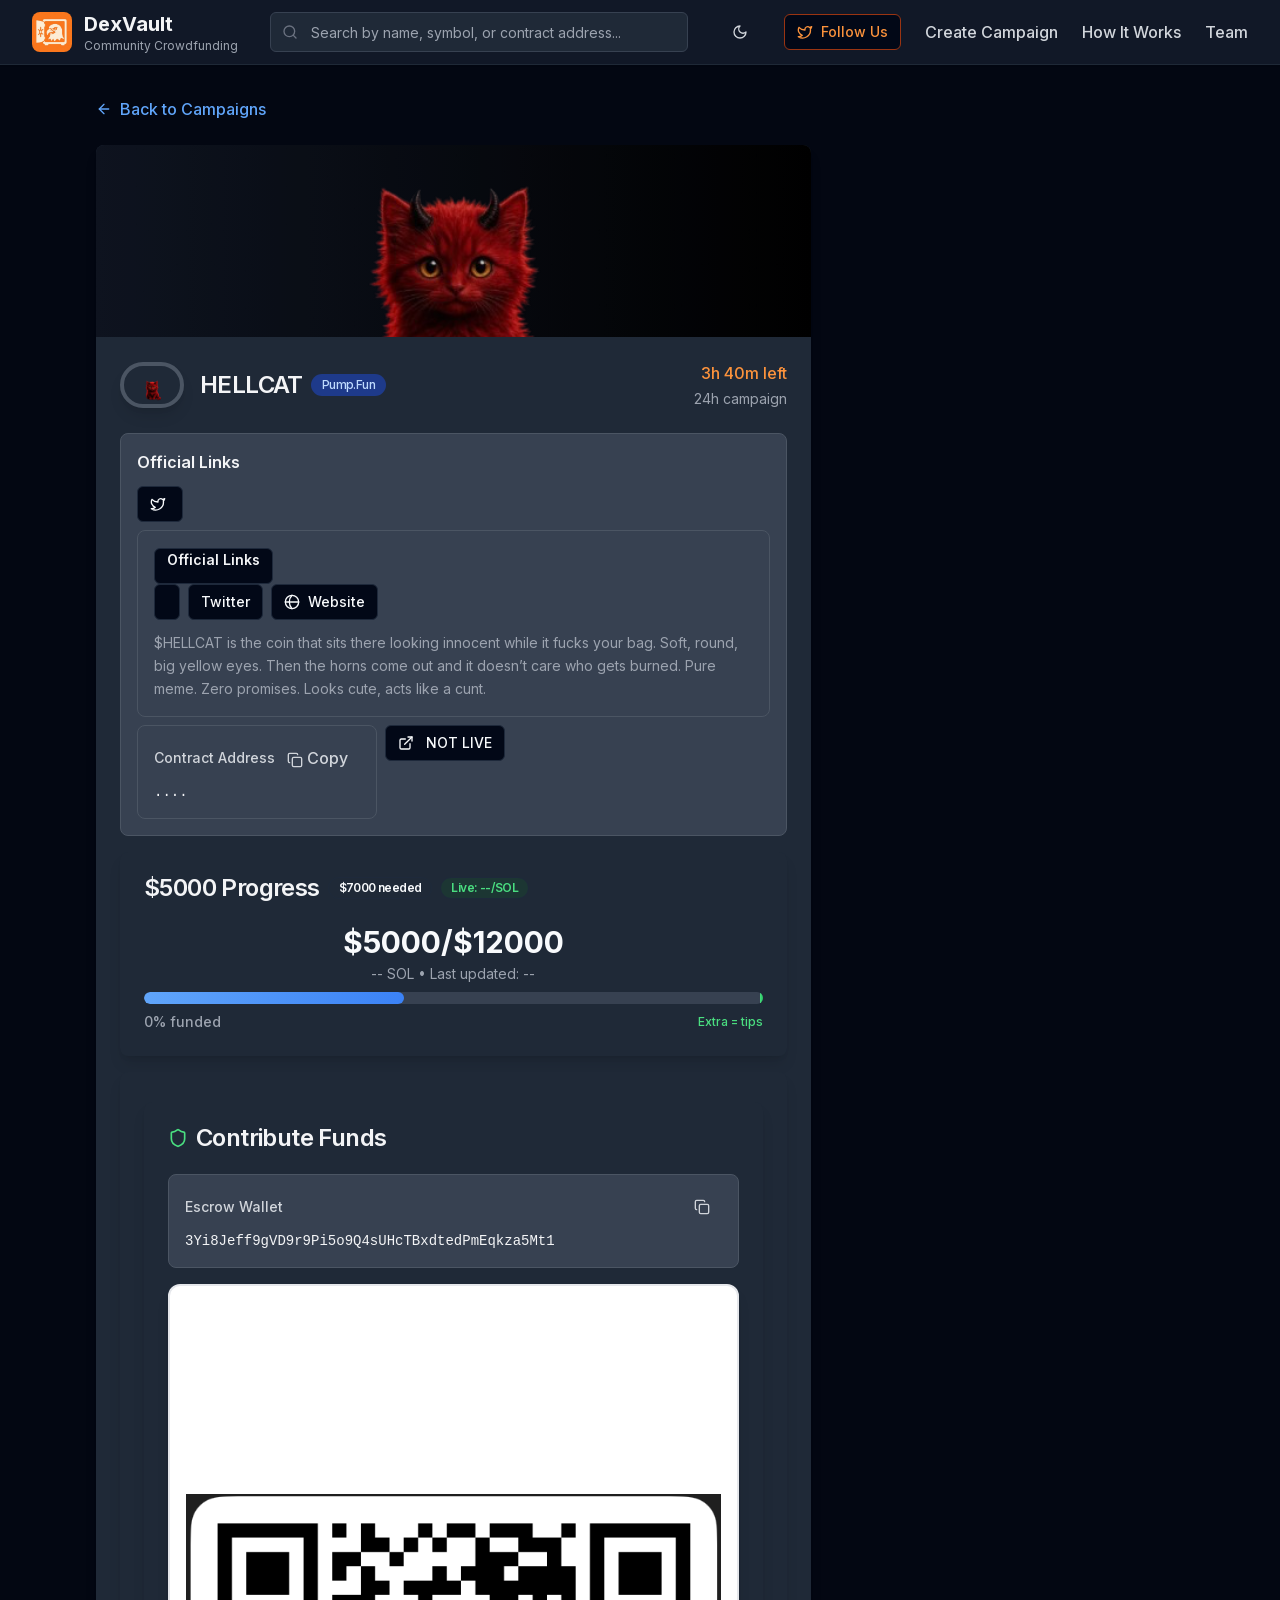
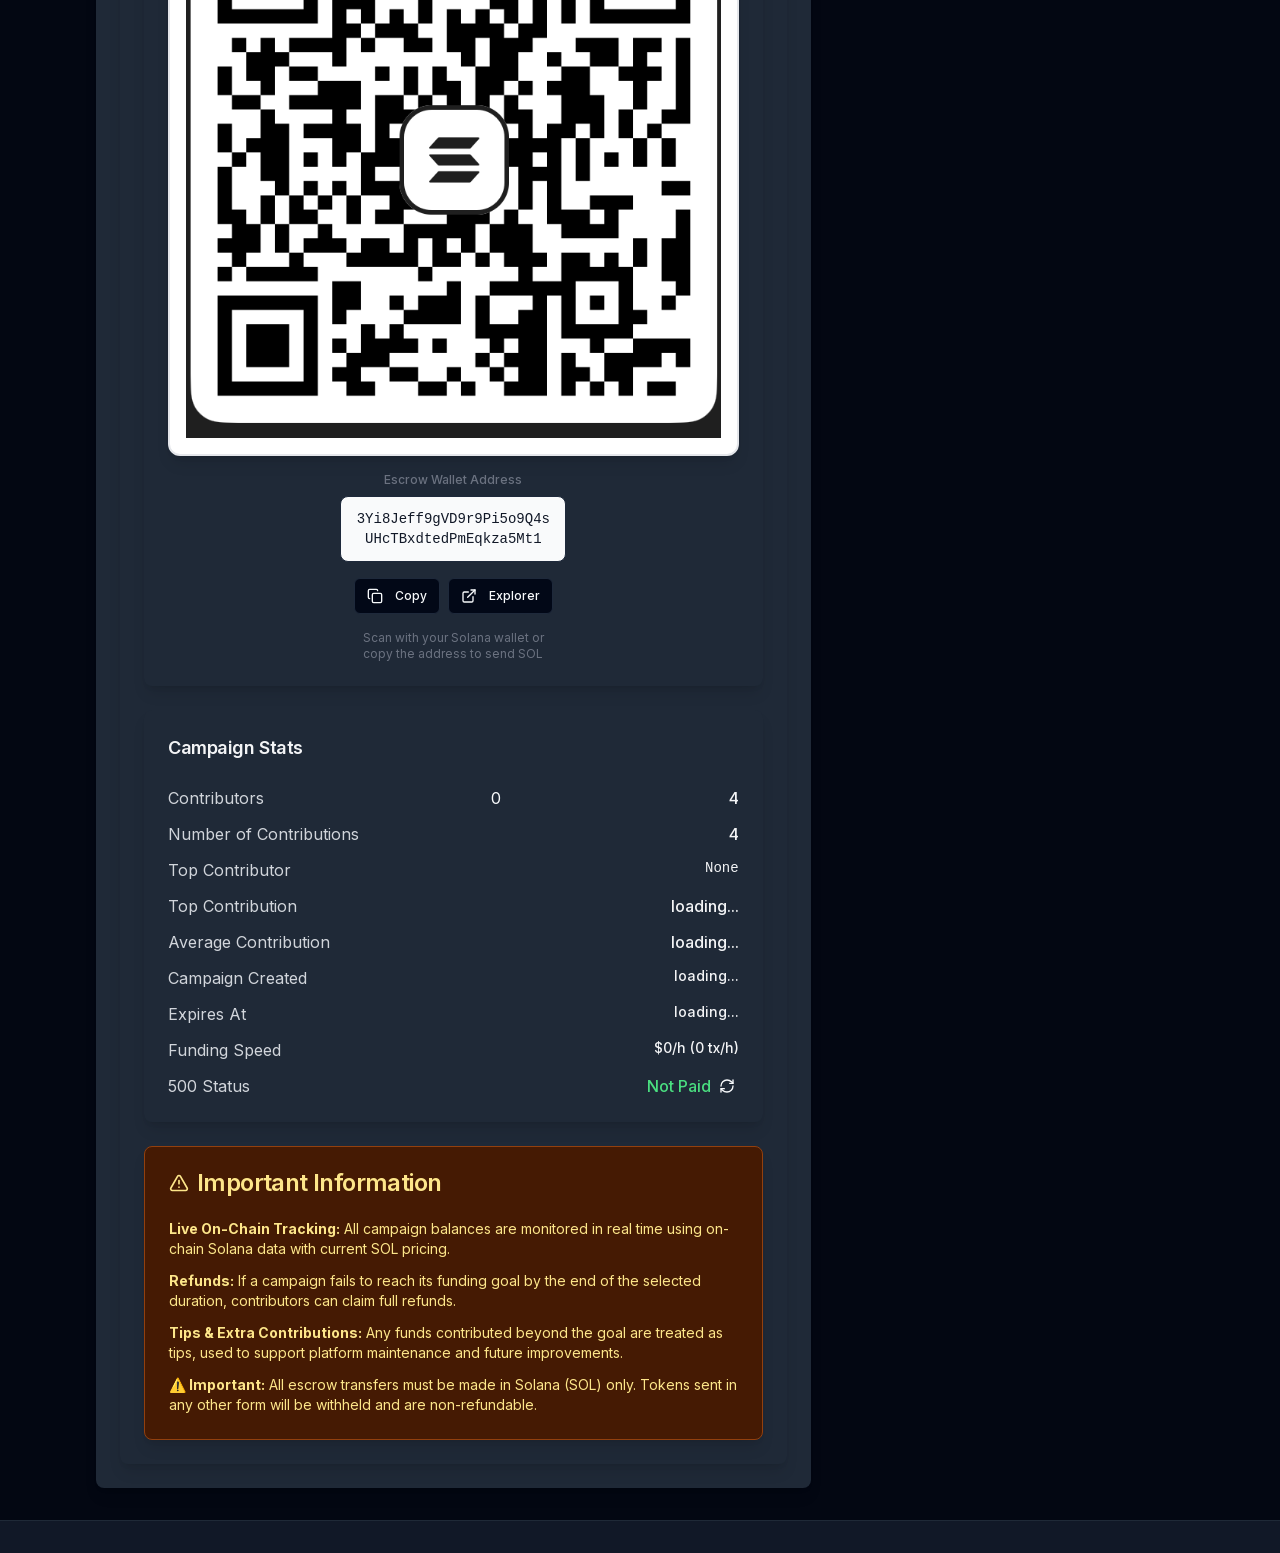
==== more/index.html @ 5d857c3d "Update index.html" ====
<!DOCTYPE html>
<html lang="en" class="dark" style="color-scheme: dark;"
>

<head>
    <link rel="stylesheet" href="931b179cff3131dc.css" data-precedence="next">
    <link rel="stylesheet" href="58036a4daceeb73c.css" data-precedence="next">
    <link rel="icon" href="urn:scrapbook:download:error:https://dexvault.xyz/favicon.png" type="image/png">
    <meta charset="UTF-8">
    <meta name="viewport" content="width=device-width, initial-scale=1">
    <meta name="next-size-adjust" content="">
    <title>DexVault - Solana Memecoin Dexscreener Listings</title>
    <meta name="description" content="Community-driven platform to crowdfund Dexscreener listings for Solana memecoins">
    <meta name="generator" content="v0.dev">
    <script
        data-scrapbook-elem="custom-elements-loader">(function (names) { if (!customElements) { return; } for (const name of names) { customElements.define(name, class CustomElement extends HTMLElement { }); } })(["next-route-announcer"])</script>
</head>

<body class="__className_e8ce0c">
    <div class="min-h-screen bg-gray-50 dark:bg-gray-950 flex flex-col">
        <main class="flex-1"><!--$--><!--/$-->
            <div class="min-h-screen bg-gray-50 dark:bg-gray-950">
                <header
                    class="bg-white dark:bg-gray-900 border-b border-gray-200 dark:border-gray-800 sticky top-0 z-50 shadow-sm">
                    <div class="max-w-7xl mx-auto px-4 sm:px-6 lg:px-8">
                        <div class="flex justify-between items-center h-16"><a
                                class="flex items-center space-x-2 sm:space-x-3 flex-shrink-0"
                                href="https://dexvault.xyz/">
                                <div class="relative"><img alt="DexVault Logo" loading="lazy" width="32" height="32"
                                        decoding="async" data-nimg="1" class="h-8 w-8 sm:h-10 sm:w-10 rounded-lg"
                                        src="dexvault-new-logo.jpg" style="color: transparent;"></div>
                                <div class="hidden sm:block"><span
                                        class="text-lg sm:text-xl font-bold text-gray-900 dark:text-gray-100">DexVault</span>
                                    <div class="text-xs text-gray-500 dark:text-gray-400">Community Crowdfunding</div>
                                </div>
                                <div class="sm:hidden"><span
                                        class="text-lg font-bold text-gray-900 dark:text-gray-100">DexVault</span></div>
                            </a>
                            <div class="hidden lg:flex flex-1 max-w-md mx-8">
                                <form class="w-full">
                                    <div class="relative"><svg xmlns="http://www.w3.org/2000/svg" width="24" height="24"
                                            viewBox="0 0 24 24" fill="none" stroke="currentColor" stroke-width="2"
                                            stroke-linecap="round" stroke-linejoin="round"
                                            class="lucide lucide-search absolute left-3 top-1/2 transform -translate-y-1/2 h-4 w-4 text-gray-400 dark:text-gray-500">
                                            <circle cx="11" cy="11" r="8"></circle>
                                            <path d="m21 21-4.3-4.3"></path>
                                        </svg><input
                                            class="flex h-10 w-full rounded-md border bg-background px-3 py-2 ring-offset-background file:border-0 file:bg-transparent file:text-sm file:font-medium file:text-foreground placeholder:text-muted-foreground focus-visible:outline-none focus-visible:ring-2 focus-visible:ring-ring focus-visible:ring-offset-2 disabled:cursor-not-allowed disabled:opacity-50 md:text-sm pl-10 text-sm border-gray-300 dark:border-gray-700 focus:border-green-500 focus:ring-green-500 dark:bg-gray-800 dark:text-gray-100 dark:placeholder-gray-400"
                                            placeholder="Search by name, symbol, or contract address..." type="text"
                                            value=""></div>
                                </form>
                            </div>
                            <nav class="hidden lg:flex items-center space-x-6">
                                <div class="flex justify-center"><button
                                        class="inline-flex items-center justify-center gap-2 whitespace-nowrap rounded-md text-sm font-medium ring-offset-background transition-colors focus-visible:outline-none focus-visible:ring-2 focus-visible:ring-ring focus-visible:ring-offset-2 disabled:pointer-events-none disabled:opacity-50 [&amp;_svg]:pointer-events-none [&amp;_svg]:size-4 [&amp;_svg]:shrink-0 hover:text-accent-foreground h-10 w-10 text-gray-600 dark:text-gray-300 hover:bg-gray-100 dark:hover:bg-gray-800"
                                        aria-label="Toggle theme"><svg xmlns="http://www.w3.org/2000/svg" width="24"
                                            height="24" viewBox="0 0 24 24" fill="none" stroke="currentColor"
                                            stroke-width="2" stroke-linecap="round" stroke-linejoin="round"
                                            class="lucide lucide-moon h-5 w-5">
                                            <path d="M12 3a6 6 0 0 0 9 9 9 9 0 1 1-9-9Z"></path>
                                        </svg></button></div><a href="https://x.com/The_DexVault" target="_blank"
                                    rel="noopener noreferrer"
                                    class="inline-flex items-center justify-center gap-2 whitespace-nowrap text-sm font-medium ring-offset-background focus-visible:outline-none focus-visible:ring-2 focus-visible:ring-ring focus-visible:ring-offset-2 disabled:pointer-events-none disabled:opacity-50 [&amp;_svg]:pointer-events-none [&amp;_svg]:size-4 [&amp;_svg]:shrink-0 border bg-background h-9 rounded-md px-3 text-orange-600 dark:text-orange-400 border-orange-200 dark:border-orange-800 hover:bg-orange-50 dark:hover:bg-orange-900/30 hover:text-orange-700 dark:hover:text-orange-300 hover:border-orange-300 dark:hover:border-orange-700 transition-all duration-200 flex items-center gap-2"><svg
                                        xmlns="http://www.w3.org/2000/svg" width="24" height="24" viewBox="0 0 24 24"
                                        fill="none" stroke="currentColor" stroke-width="2" stroke-linecap="round"
                                        stroke-linejoin="round" class="lucide lucide-twitter h-4 w-4">
                                        <path
                                            d="M22 4s-.7 2.1-2 3.4c1.6 10-9.4 17.3-18 11.6 2.2.1 4.4-.6 6-2C3 15.5.5 9.6 3 5c2.2 2.6 5.6 4.1 9 4-.9-4.2 4-6.6 7-3.8 1.1 0 3-1.2 3-1.2z">
                                        </path>
                                    </svg>Follow Us</a><a
                                    class="text-gray-600 dark:text-gray-300 hover:text-gray-900 dark:hover:text-gray-100 font-medium transition-colors"
                                    href="https://dexvault.xyz/create-campaign">Create Campaign</a><a
                                    class="text-gray-600 dark:text-gray-300 hover:text-gray-900 dark:hover:text-gray-100 font-medium transition-colors"
                                    href="https://dexvault.xyz/how-it-works">How It Works</a><a
                                    class="text-gray-600 dark:text-gray-300 hover:text-gray-900 dark:hover:text-gray-100 font-medium transition-colors"
                                    href="https://dexvault.xyz/team">Team</a>
                            </nav>
                            <div class="flex lg:hidden items-center space-x-2"><button
                                    class="inline-flex items-center justify-center gap-2 whitespace-nowrap rounded-md text-sm font-medium ring-offset-background transition-colors focus-visible:outline-none focus-visible:ring-2 focus-visible:ring-ring focus-visible:ring-offset-2 disabled:pointer-events-none disabled:opacity-50 [&amp;_svg]:pointer-events-none [&amp;_svg]:size-4 [&amp;_svg]:shrink-0 hover:text-accent-foreground h-10 w-10 text-gray-600 dark:text-gray-300 hover:bg-gray-100 dark:hover:bg-gray-800"
                                    aria-label="Toggle search"><svg xmlns="http://www.w3.org/2000/svg" width="24"
                                        height="24" viewBox="0 0 24 24" fill="none" stroke="currentColor"
                                        stroke-width="2" stroke-linecap="round" stroke-linejoin="round"
                                        class="lucide lucide-search h-5 w-5">
                                        <circle cx="11" cy="11" r="8"></circle>
                                        <path d="m21 21-4.3-4.3"></path>
                                    </svg></button><button
                                    class="inline-flex items-center justify-center gap-2 whitespace-nowrap rounded-md text-sm font-medium ring-offset-background transition-colors focus-visible:outline-none focus-visible:ring-2 focus-visible:ring-ring focus-visible:ring-offset-2 disabled:pointer-events-none disabled:opacity-50 [&amp;_svg]:pointer-events-none [&amp;_svg]:size-4 [&amp;_svg]:shrink-0 hover:text-accent-foreground h-10 w-10 text-gray-600 dark:text-gray-300 hover:bg-gray-100 dark:hover:bg-gray-800"
                                    aria-label="Toggle theme"><svg xmlns="http://www.w3.org/2000/svg" width="24"
                                        height="24" viewBox="0 0 24 24" fill="none" stroke="currentColor"
                                        stroke-width="2" stroke-linecap="round" stroke-linejoin="round"
                                        class="lucide lucide-moon h-5 w-5">
                                        <path d="M12 3a6 6 0 0 0 9 9 9 9 0 1 1-9-9Z"></path>
                                    </svg></button><button
                                    class="inline-flex items-center justify-center gap-2 whitespace-nowrap rounded-md text-sm font-medium ring-offset-background transition-colors focus-visible:outline-none focus-visible:ring-2 focus-visible:ring-ring focus-visible:ring-offset-2 disabled:pointer-events-none disabled:opacity-50 [&amp;_svg]:pointer-events-none [&amp;_svg]:size-4 [&amp;_svg]:shrink-0 hover:text-accent-foreground h-10 w-10 text-gray-600 dark:text-gray-300 hover:bg-gray-100 dark:hover:bg-gray-800"
                                    aria-label="Toggle menu"><svg xmlns="http://www.w3.org/2000/svg" width="24"
                                        height="24" viewBox="0 0 24 24" fill="none" stroke="currentColor"
                                        stroke-width="2" stroke-linecap="round" stroke-linejoin="round"
                                        class="lucide lucide-menu h-5 w-5">
                                        <line x1="4" x2="20" y1="12" y2="12"></line>
                                        <line x1="4" x2="20" y1="6" y2="6"></line>
                                        <line x1="4" x2="20" y1="18" y2="18"></line>
                                    </svg></button></div>
                        </div>
                    </div>
                </header>
                <div class="max-w-6xl mx-auto px-4 sm:px-6 lg:px-8 py-8" style="opacity: 1;">
                    <div style="opacity: 1; transform: none;"><a
                            class="inline-flex items-center text-blue-600 hover:text-blue-800 dark:text-blue-400 dark:hover:text-blue-300 mb-6 transition-colors font-medium"
                            href=""><svg xmlns="http://www.w3.org/2000/svg" width="24" height="24"
                                viewBox="0 0 24 24" fill="none" stroke="currentColor" stroke-width="2"
                                stroke-linecap="round" stroke-linejoin="round"
                                class="lucide lucide-arrow-left h-4 w-4 mr-2">
                                <path d="m12 19-7-7 7-7"></path>
                                <path d="M19 12H5"></path>
                            </svg>Back to Campaigns</a></div>
                    <div class="grid grid-cols-1 lg:grid-cols-3 gap-8">
                        <div class="lg:col-span-2 space-y-6" style="opacity: 1; transform: none;">
                            <div
                                class="rounded-lg text-card-foreground shadow-lg border-0 bg-white dark:bg-gray-800 border-gray-200 dark:border-gray-700 overflow-hidden">
                                <div
                                    class="relative h-48 bg-gradient-to-r from-gray-800 to-gray-900 dark:from-gray-900 dark:to-black overflow-hidden">
                                    <img alt="origin of memes banner" loading="lazy" decoding="async" data-nimg="fill"
                                        class="object-cover" src="../OS.png"
                                        style="position: absolute; height: 100%; width: 100%; inset: 0px; color: transparent;">
                                    <div class="absolute inset-0 bg-black bg-opacity-20"></div>
                                </div>
                                <div class="flex flex-col space-y-1.5 p-6">
                                    <div class="flex items-center justify-between">
                                        <div class="flex items-center space-x-4">
                                            <div class="relative"><img alt="origin of memes logo" loading="lazy"
                                                    width="64" height="64" decoding="async" data-nimg="1"
                                                    class="rounded-full border-4 border-white dark:border-gray-600 shadow-lg"
                                                    src="../OS.png" style="color: transparent;">
                                            </div>
                                            <div>
                                                <div
                                                    class="font-semibold tracking-tight text-2xl text-gray-900 dark:text-gray-100">
                                                    <div class="flex items-center space-x-2"><span>HELLCAT</span>
                                                        <div
                                                            class="inline-flex items-center rounded-full border px-2.5 py-0.5 transition-colors focus:outline-none focus:ring-2 focus:ring-ring focus:ring-offset-2 border-transparent hover:bg-secondary/80 bg-blue-100 text-blue-800 dark:bg-blue-900 dark:text-blue-200 font-medium text-xs">
                                                            Pump.Fun</div>
                                                    </div>
                                                </div>
                                            </div>
                                        </div>
                                        <div class="text-right">
                                            <div class="text-orange-600 dark:text-orange-400 mb-1"><span
                                                    class="font-medium">3h 40m left</span></div>
                                            <p class="text-sm text-gray-500 dark:text-gray-400">24h campaign</p>
                                        </div>
                                    </div>
                                </div>
                                <div class="p-6 pt-0 space-y-4">
                                    <div class="bg-gray-50 dark:bg-gray-700 p-4 rounded-lg border border-gray-200 dark:border-gray-600"
                                        style="opacity: 1; transform: none;">
                                        <h4 class="font-semibold text-gray-900 dark:text-gray-100 mb-3">Official Links
                                        </h4>
                                        <div class="flex flex-wrap gap-2"><a href="https://hellcat.memehub.space/"
                                                target="_blank" rel="noopener noreferrer"
                                                class="inline-flex items-center justify-center gap-2 whitespace-nowrap text-sm font-medium ring-offset-background transition-colors focus-visible:outline-none focus-visible:ring-2 focus-visible:ring-ring focus-visible:ring-offset-2 disabled:pointer-events-none disabled:opacity-50 [&amp;_svg]:pointer-events-none [&amp;_svg]:size-4 [&amp;_svg]:shrink-0 border border-input bg-background hover:bg-accent hover:text-accent-foreground h-9 rounded-md px-3"><svg
                                                    xmlns="http://www.w3.org/2000/svg" width="24" height="24"
                                                    viewBox="0 0 24 24" fill="none" stroke="currentColor"
                                                    stroke-width="2" stroke-linecap="round" stroke-linejoin="round"
                                                    class="lucide lucide-twitter h-4 w-4 mr-1">
                                                    <path
                                                        d="M22 4s-.7 2.1-2 3.4c1.6 10-9.4 17.3-18 11.6 2.2.1 4.4-.6 6-2C3 15.5.5 9.6 3 5c2.2 2.6 5.6 4.1 9 4-.9-4.2 4-6.6 7-3.8 1.1 0 3-1.2 3-1.2z">
                                                    </path>
                                              


<div class="bg-gray-50 dark:bg-gray-700 p-4 rounded-lg border border-gray-200 dark:border-gray-600">

    <h4 class="font-semibold text-gray-900 dark:text-gray-100 mb-3">
        Official Links
    </h4>

    <div class="flex flex-wrap gap-2">

        <!-- Twitter Link -->
        <a href="https://x.com/kittenoutofhell"
           target="_blank"
           rel="noopener noreferrer"
           class="inline-flex items-center justify-center gap-2 text-sm font-medium border border-input bg-background hover:bg-accent hover:text-accent-foreground h-9 rounded-md px-3">
            Twitter
        </a>

        <!-- Website Link -->
        <a href="https://hellcat.memehub.space/"
           target="_blank"
           rel="noopener noreferrer"
           class="inline-flex items-center justify-center gap-2 text-sm font-medium border border-input bg-background hover:bg-accent hover:text-accent-foreground h-9 rounded-md px-3">

            <svg xmlns="http://www.w3.org/2000/svg"
                 width="16"
                 height="16"
                 viewBox="0 0 24 24"
                 fill="none"
                 stroke="currentColor"
                 stroke-width="2"
                 stroke-linecap="round"
                 stroke-linejoin="round">
                <circle cx="12" cy="12" r="10"></circle>
                <path d="M12 2a14.5 14.5 0 0 0 0 20"></path>
                <path d="M2 12h20"></path>
            </svg>

            Website
        </a>

    </div>

    <!-- HELLCAT Description -->
    <p class="text-sm text-gray-600 dark:text-gray-400 leading-relaxed mt-3">
        $HELLCAT is the coin that sits there looking innocent while it fucks your bag.
        Soft, round, big yellow eyes. Then the horns come out and it doesn’t care
        who gets burned. Pure meme. Zero promises. Looks cute, acts like a cunt.
    </p>

</div>


                                    <div class="bg-gray-50 dark:bg-gray-700 p-4 rounded-lg border border-gray-200 dark:border-gray-600"
                                        style="opacity: 1; transform: none;">
                                        <div class="flex justify-between items-center mb-2"><span
                                                class="text-sm font-medium text-gray-700 dark:text-gray-300">Contract
                                                Address</span><button
                                                class="h-8 font-medium px-3 hover:bg-gray-200 dark:hover:bg-gray-600 rounded transition-colors text-gray-700 dark:text-gray-300"
                                                tabindex="0"><svg xmlns="http://www.w3.org/2000/svg" width="24"
                                                    height="24" viewBox="0 0 24 24" fill="none" stroke="currentColor"
                                                    stroke-width="2" stroke-linecap="round" stroke-linejoin="round"
                                                    class="lucide lucide-copy h-4 w-4 mr-1 inline">
                                                    <rect width="14" height="14" x="8" y="8" rx="2" ry="2"></rect>
                                                    <path d="M4 16c-1.1 0-2-.9-2-2V4c0-1.1.9-2 2-2h10c1.1 0 2 .9 2 2">
                                                    </path>
                                                </svg>Copy</button></div>
                                        <p class="text-sm font-mono text-gray-900 dark:text-gray-100 break-all">
                                           ....</p>
                                    </div>
                                    <div class="flex space-x-2" style="opacity: 1; transform: none;"><a
                                            href="https://pump.fun/CjrWeCEm5LgLuuLnzJGM5nAqJ8yEULeHmsamnu7gpump"
                                            target="_blank" rel="noopener noreferrer"
                                            class="inline-flex items-center justify-center gap-2 whitespace-nowrap text-sm font-medium ring-offset-background transition-colors focus-visible:outline-none focus-visible:ring-2 focus-visible:ring-ring focus-visible:ring-offset-2 disabled:pointer-events-none disabled:opacity-50 [&amp;_svg]:pointer-events-none [&amp;_svg]:size-4 [&amp;_svg]:shrink-0 border border-input bg-background hover:bg-accent hover:text-accent-foreground h-9 rounded-md px-3"><svg
                                                xmlns="http://www.w3.org/2000/svg" width="24" height="24"
                                                viewBox="0 0 24 24" fill="none" stroke="currentColor" stroke-width="2"
                                                stroke-linecap="round" stroke-linejoin="round"
                                                class="lucide lucide-external-link h-4 w-4 mr-1">
                                                <path d="M15 3h6v6"></path>
                                                <path d="M10 14 21 3"></path>
                                                <path d="M18 13v6a2 2 0 0 1-2 2H5a2 2 0 0 1-2-2V8a2 2 0 0 1 2-2h6">
                                                </path>
                                            </svg>NOT LIVE</a></div>
                                </div>
                            </div>
                            <div
                                class="rounded-lg text-card-foreground shadow-lg border-0 bg-white dark:bg-gray-800 border-gray-200 dark:border-gray-700">
                                <div class="flex flex-col space-y-1.5 p-6">
                                    <div
                                        class="text-2xl font-semibold leading-none tracking-tight flex items-center space-x-2 text-gray-900 dark:text-gray-100">
                                        <span>$5000 Progress</span>
                                        <div
                                            class="inline-flex items-center rounded-full border px-2.5 py-0.5 font-semibold transition-colors focus:outline-none focus:ring-2 focus:ring-ring focus:ring-offset-2 text-foreground text-xs">
                                            $7000 needed</div>
                                        <div
                                            class="inline-flex items-center rounded-full border px-2.5 py-0.5 font-semibold transition-colors focus:outline-none focus:ring-2 focus:ring-ring focus:ring-offset-2 text-xs bg-green-50 text-green-700 dark:bg-green-900/30 dark:text-green-400">
                                            Live: --/SOL</div>
                                    </div>
                                </div>
                                <div class="p-6 pt-0 space-y-4">
                                    <div style="opacity: 1; transform: none;">
                                        <div class="text-center">
                                            <div class="text-3xl font-bold text-gray-900 dark:text-gray-100 mb-1"
                                                style="color: currentcolor; transform: none;">$5000/$12000</div>
                                            <div class="text-sm text-gray-600 dark:text-gray-400 mb-2">-- SOL • Last
                                                updated: --</div>
                                        </div>
                                        <div class="space-y-2 ">
                                            <div class="relative" style="opacity: 1; transform: none;">
                                                <div
                                                    class="w-full bg-gray-200 dark:bg-gray-700 rounded-full h-3 overflow-hidden relative">
                                                    <div class="h-full bg-gradient-to-r from-blue-500 to-blue-600 dark:from-blue-400 dark:to-blue-500 rounded-full"
                                                        style="width: 42%;"></div>
                                                    <div class="absolute top-0 h-full bg-gradient-to-r from-green-500 to-green-600 dark:from-green-400 dark:to-green-500 rounded-r-full"
                                                        style="width: 3px; right: 0px; opacity: 1;"></div>
                                                </div>
                                            </div>
                                            <div class="flex justify-between items-center text-sm text-gray-600 dark:text-gray-400"
                                                style="opacity: 1;">
                                                <div class="flex items-center space-x-2"><span class="font-medium">0%
                                                        funded</span></div>
                                                <div class="flex items-center space-x-2"><span
                                                        class="text-xs text-green-600 dark:text-green-400 font-medium"
                                                        style="opacity: 1;">Extra = tips</span></div>
                                            </div>
                                        </div>
                                    </div>
                                </div>
                            </div>
                            <div style="opacity: 1; transform: none;">
                                <div
                                    class="rounded-lg text-card-foreground shadow-lg border-0 bg-white dark:bg-gray-800 border-gray-200 dark:border-gray-700">
                                    <div class="flex flex-col space-y-1.5 p-6">
                                        <div
                                            class="text-2xl font-semibold leading-none tracking-tight flex items-center justify-between text-gray-900 dark:text-gray-100">
                                        
                        </div>
                        <div class="space-y-6" style="opacity: 1; transform: none;">
                            <div
                                class="rounded-lg text-card-foreground shadow-lg border-0 bg-white dark:bg-gray-800 border-gray-200 dark:border-gray-700">
                                <div class="flex flex-col space-y-1.5 p-6">
                                    <div
                                        class="text-2xl font-semibold leading-none tracking-tight flex items-center space-x-2 text-gray-900 dark:text-gray-100">
                                        <svg xmlns="http://www.w3.org/2000/svg" width="24" height="24"
                                            viewBox="0 0 24 24" fill="none" stroke="currentColor" stroke-width="2"
                                            stroke-linecap="round" stroke-linejoin="round"
                                            class="lucide lucide-shield h-5 w-5 text-green-600 dark:text-green-400">
                                            <path
                                                d="M20 13c0 5-3.5 7.5-7.66 8.95a1 1 0 0 1-.67-.01C7.5 20.5 4 18 4 13V6a1 1 0 0 1 1-1c2 0 4.5-1.2 6.24-2.72a1.17 1.17 0 0 1 1.52 0C14.51 3.81 17 5 19 5a1 1 0 0 1 1 1z">
                                            </path>
                                        </svg><span>Contribute Funds</span></div>
                                </div>
                                <div class="p-6 pt-0 space-y-4">
                                    <div class="bg-gray-50 dark:bg-gray-700 p-4 rounded-lg border border-gray-200 dark:border-gray-600"
                                        style="opacity: 1; transform: none;">
                                        <div class="flex justify-between items-center mb-2"><span
                                                class="text-sm font-medium text-gray-700 dark:text-gray-300">Escrow
                                                Wallet</span><button
                                                class="h-8 font-medium px-3 hover:bg-gray-200 dark:hover:bg-gray-600 rounded transition-colors text-gray-700 dark:text-gray-300"
                                                tabindex="0"><svg xmlns="http://www.w3.org/2000/svg" width="24"
                                                    height="24" viewBox="0 0 24 24" fill="none" stroke="currentColor"
                                                    stroke-width="2" stroke-linecap="round" stroke-linejoin="round"
                                                    class="lucide lucide-copy h-4 w-4">
                                                    <rect width="14" height="14" x="8" y="8" rx="2" ry="2"></rect>
                                                    <path d="M4 16c-1.1 0-2-.9-2-2V4c0-1.1.9-2 2-2h10c1.1 0 2 .9 2 2">
                                                    </path>
                                                </svg></button></div>
                                        <p class="text-sm font-mono text-gray-900 dark:text-gray-100 break-all">
                                            3Yi8Jeff9gVD9r9Pi5o9Q4sUHcTBxdtedPmEqkza5Mt1</p>
                                    </div>
                                    <div class="flex justify-center" style="opacity: 1; transform: none;">
                                        <div class="flex flex-col items-center space-y-4 w-full">
                                            <div class="bg-white p-4 rounded-xl border-2 border-gray-200 shadow-lg"><svg
                                                    height="192" width="192" viewBox="0 0 33 33" role="img"
                                                    class="rounded-lg">
                                                    <path fill="#ffffff" d="M0,0 h33v33H0z"
                                                        shape-rendering="crispEdges"></path>
                                                    <img src="../qr.png" alt="">
                                                </svg></div>
                                            <div class="text-center space-y-2">
                                                <p class="text-xs text-gray-500 font-medium">Escrow Wallet Address</p>
                                                <div class="bg-gray-50 rounded-lg p-3 border">
                                                    <p class="text-sm font-mono text-gray-900 break-all max-w-[200px]">
                                                        3Yi8Jeff9gVD9r9Pi5o9Q4sUHcTBxdtedPmEqkza5Mt1</p>
                                                </div>
                                            </div>
                                            <div class="flex space-x-2"><button
                                                    class="inline-flex items-center justify-center gap-2 whitespace-nowrap font-medium ring-offset-background transition-colors focus-visible:outline-none focus-visible:ring-2 focus-visible:ring-ring focus-visible:ring-offset-2 disabled:pointer-events-none disabled:opacity-50 [&amp;_svg]:pointer-events-none [&amp;_svg]:size-4 [&amp;_svg]:shrink-0 border border-input bg-background hover:bg-accent hover:text-accent-foreground h-9 rounded-md px-3 text-xs"><svg
                                                        xmlns="http://www.w3.org/2000/svg" width="24" height="24"
                                                        viewBox="0 0 24 24" fill="none" stroke="currentColor"
                                                        stroke-width="2" stroke-linecap="round" stroke-linejoin="round"
                                                        class="lucide lucide-copy h-3 w-3 mr-1">
                                                        <rect width="14" height="14" x="8" y="8" rx="2" ry="2"></rect>
                                                        <path
                                                            d="M4 16c-1.1 0-2-.9-2-2V4c0-1.1.9-2 2-2h10c1.1 0 2 .9 2 2">
                                                        </path>
                                                    </svg>Copy</button><button
                                                    class="inline-flex items-center justify-center gap-2 whitespace-nowrap font-medium ring-offset-background transition-colors focus-visible:outline-none focus-visible:ring-2 focus-visible:ring-ring focus-visible:ring-offset-2 disabled:pointer-events-none disabled:opacity-50 [&amp;_svg]:pointer-events-none [&amp;_svg]:size-4 [&amp;_svg]:shrink-0 border border-input bg-background hover:bg-accent hover:text-accent-foreground h-9 rounded-md px-3 text-xs"><svg
                                                        xmlns="http://www.w3.org/2000/svg" width="24" height="24"
                                                        viewBox="0 0 24 24" fill="none" stroke="currentColor"
                                                        stroke-width="2" stroke-linecap="round" stroke-linejoin="round"
                                                        class="lucide lucide-external-link h-3 w-3 mr-1">
                                                        <path d="M15 3h6v6"></path>
                                                        <path d="M10 14 21 3"></path>
                                                        <path
                                                            d="M18 13v6a2 2 0 0 1-2 2H5a2 2 0 0 1-2-2V8a2 2 0 0 1 2-2h6">
                                                        </path>
                                                    </svg>Explorer</button></div>
                                            <div class="text-center">
                                                <p class="text-xs text-gray-500 max-w-[200px]">Scan with your Solana
                                                    wallet or copy the address to send SOL</p>
                                            </div>
                                        </div>
                                    </div>
                                </div>
                            </div>
                            <div style="opacity: 1; transform: none;">
                                <div
                                    class="rounded-lg text-card-foreground shadow-lg border-0 bg-white dark:bg-gray-800 border-gray-200 dark:border-gray-700">
                                    <div class="flex flex-col space-y-1.5 p-6">
                                        <div
                                            class="font-semibold tracking-tight text-lg text-gray-900 dark:text-gray-100">
                                            Campaign Stats</div>
                                    </div>
                                    <div class="p-6 pt-0 space-y-3">
                                        <div class="flex justify-between items-start"><span
                                                class="text-gray-600 dark:text-gray-300">Contributors</span>0<span
                                                class="font-medium text-gray-900 dark:text-gray-100 text-right">4</span>
                                        </div>
                                        <div class="flex justify-between items-start"><span
                                                class="text-gray-600 dark:text-gray-300">Number of
                                                Contributions</span><span
                                                class="font-medium text-gray-900 dark:text-gray-100 text-right">4</span>
                                        </div>
                                        <div class="flex justify-between items-start"><span
                                                class="text-gray-600 dark:text-gray-300">Top Contributor</span><span
                                                class="font-medium text-gray-900 dark:text-gray-100 font-mono text-sm text-right">None</span>
                                        </div>
                                        <div class="flex justify-between items-start"><span
                                                class="text-gray-600 dark:text-gray-300">Top Contribution</span><span
                                                class="font-medium text-gray-900 dark:text-gray-100 text-right">loading...</span></div>
                                        <div class="flex justify-between items-start"><span
                                                class="text-gray-600 dark:text-gray-300">Average
                                                Contribution</span><span
                                                class="font-medium text-gray-900 dark:text-gray-100 text-right">loading...</span>
                                        </div>
                                        <div class="flex justify-between items-start"><span
                                                class="text-gray-600 dark:text-gray-300">Campaign Created</span><span
                                                class="font-medium text-gray-900 dark:text-gray-100 text-sm text-right">loading...</span></div>
                                        <div class="flex justify-between items-start"><span
                                                class="text-gray-600 dark:text-gray-300">Expires At</span><span
                                                class="font-medium text-gray-900 dark:text-gray-100 text-sm text-right">loading...</span></div>
                                        <div class="flex justify-between items-start"><span
                                                class="text-gray-600 dark:text-gray-300">Funding Speed</span><span
                                                class="font-medium text-gray-900 dark:text-gray-100 text-sm text-right">$0/h
                                                (0 tx/h)</span></div>
                                        <div class="flex justify-between items-start"><span
                                                class="text-gray-600 dark:text-gray-300">500 Status</span>
                                            <div class="text-right">
                                                <div class="flex items-center"><span
                                                        class="font-medium text-green-600 dark:text-green-400">
                                                        Not Paid</span><button
                                                        class="inline-flex items-center justify-center gap-2 whitespace-nowrap text-sm font-medium ring-offset-background transition-colors focus-visible:outline-none focus-visible:ring-2 focus-visible:ring-ring focus-visible:ring-offset-2 disabled:pointer-events-none disabled:opacity-50 [&amp;_svg]:pointer-events-none [&amp;_svg]:size-4 [&amp;_svg]:shrink-0 hover:bg-accent hover:text-accent-foreground rounded-md h-6 w-6 p-0 ml-1"><svg
                                                            xmlns="http://www.w3.org/2000/svg" width="24" height="24"
                                                            viewBox="0 0 24 24" fill="none" stroke="currentColor"
                                                            stroke-width="2" stroke-linecap="round"
                                                            stroke-linejoin="round"
                                                            class="lucide lucide-refresh-cw h-3 w-3">
                                                            <path
                                                                d="M3 12a9 9 0 0 1 9-9 9.75 9.75 0 0 1 6.74 2.74L21 8">
                                                            </path>
                                                            <path d="M21 3v5h-5"></path>
                                                            <path
                                                                d="M21 12a9 9 0 0 1-9 9 9.75 9.75 0 0 1-6.74-2.74L3 16">
                                                            </path>
                                                            <path d="M8 16H3v5"></path>
                                                        </svg></button></div>
                                            </div>
                                        </div>
                                    </div>
                                </div>
                            </div>
                            <div style="opacity: 1; transform: none;">
                                <div
                                    class="rounded-lg border text-card-foreground border-amber-200 bg-amber-50 dark:border-amber-800 dark:bg-amber-950 shadow-lg">
                                    <div class="flex flex-col space-y-1.5 p-6">
                                        <div
                                            class="text-2xl font-semibold leading-none tracking-tight flex items-center space-x-2 text-amber-800 dark:text-amber-200">
                                            <svg xmlns="http://www.w3.org/2000/svg" width="24" height="24"
                                                viewBox="0 0 24 24" fill="none" stroke="currentColor" stroke-width="2"
                                                stroke-linecap="round" stroke-linejoin="round"
                                                class="lucide lucide-triangle-alert h-5 w-5">
                                                <path
                                                    d="m21.73 18-8-14a2 2 0 0 0-3.48 0l-8 14A2 2 0 0 0 4 21h16a2 2 0 0 0 1.73-3">
                                                </path>
                                                <path d="M12 9v4"></path>
                                                <path d="M12 17h.01"></path>
                                            </svg><span>Important Information</span></div>
                                    </div>
                                    <div class="p-6 pt-0 space-y-3">
                                        <div class="text-sm text-amber-800 dark:text-amber-200 space-y-3">
                                            <p><strong>Live On-Chain Tracking:</strong> All campaign balances are
                                                monitored in real time using on-chain Solana data with current SOL
                                                pricing.</p>
                                            <p><strong>Refunds:</strong> If a campaign fails to reach its funding goal
                                                by the end of the selected duration, contributors can claim full
                                                refunds.</p>
                                            <p><strong>Tips &amp; Extra Contributions:</strong> Any funds contributed
                                                beyond the goal are treated as tips, used to support platform
                                                maintenance and future improvements.</p>
                                            <p><strong>⚠️ Important:</strong> All escrow transfers must be made in
                                                Solana (SOL) only. Tokens sent in any other form will be withheld and
                                                are non-refundable.</p>
                                        </div>
                                    </div>
                                </div>
                            </div>
                        </div>
                    </div>
                </div>
            </div>
        </main>
        <footer class="bg-gray-100 dark:bg-gray-900 border-t border-gray-200 dark:border-gray-800 py-4 mt-auto">
            <div class="container mx-auto px-4 text-center">
                
            </div>
        </footer>
    </div><next-route-announcer style="position: absolute;"
        data-scrapbook-shadowdom="&lt;div aria-live=&quot;assertive&quot; id=&quot;__next-route-announcer__&quot; role=&quot;alert&quot; style=&quot;position: absolute; border: 0px; height: 1px; margin: -1px; padding: 0px; width: 1px; clip: rect(0px, 0px, 0px, 0px); overflow: hidden; white-space: nowrap; overflow-wrap: normal;&quot;&gt;DexVault - Solana Memecoin Dexscreener Listings&lt;/div&gt;"></next-route-announcer>
</body>

</html>
---- more/931b179cff3131dc.css ----
@font-face{font-family:Inter;font-style:normal;font-weight:100 900;font-display:swap;src:url("55c55f0601d81cf3-s.woff2") format("woff2");unicode-range:u+0460-052f,u+1c80-1c8a,u+20b4,u+2de0-2dff,u+a640-a69f,u+fe2e-fe2f}@font-face{font-family:Inter;font-style:normal;font-weight:100 900;font-display:swap;src:url("26a46d62cd723877-s.woff2") format("woff2");unicode-range:u+0301,u+0400-045f,u+0490-0491,u+04b0-04b1,u+2116}@font-face{font-family:Inter;font-style:normal;font-weight:100 900;font-display:swap;src:url("97e0cb1ae144a2a9-s.woff2") format("woff2");unicode-range:u+1f??}@font-face{font-family:Inter;font-style:normal;font-weight:100 900;font-display:swap;src:url("581909926a08bbc8-s.woff2") format("woff2");unicode-range:u+0370-0377,u+037a-037f,u+0384-038a,u+038c,u+038e-03a1,u+03a3-03ff}@font-face{font-family:Inter;font-style:normal;font-weight:100 900;font-display:swap;src:url("df0a9ae256c0569c-s.woff2") format("woff2");unicode-range:u+0102-0103,u+0110-0111,u+0128-0129,u+0168-0169,u+01a0-01a1,u+01af-01b0,u+0300-0301,u+0303-0304,u+0308-0309,u+0323,u+0329,u+1ea0-1ef9,u+20ab}@font-face{font-family:Inter;font-style:normal;font-weight:100 900;font-display:swap;src:url("8e9860b6e62d6359-s.woff2") format("woff2");unicode-range:u+0100-02ba,u+02bd-02c5,u+02c7-02cc,u+02ce-02d7,u+02dd-02ff,u+0304,u+0308,u+0329,u+1d00-1dbf,u+1e00-1e9f,u+1ef2-1eff,u+2020,u+20a0-20ab,u+20ad-20c0,u+2113,u+2c60-2c7f,u+a720-a7ff}@font-face{font-family:Inter;font-style:normal;font-weight:100 900;font-display:swap;src:url("e4af272ccee01ff0-s.p.woff2") format("woff2");unicode-range:u+00??,u+0131,u+0152-0153,u+02bb-02bc,u+02c6,u+02da,u+02dc,u+0304,u+0308,u+0329,u+2000-206f,u+20ac,u+2122,u+2191,u+2193,u+2212,u+2215,u+feff,u+fffd}@font-face{font-family:Inter Fallback;src:local("Arial");ascent-override:90.44%;descent-override:22.52%;line-gap-override:0.00%;size-adjust:107.12%}.__className_e8ce0c{font-family:Inter,Inter Fallback;font-style:normal}
---- more/58036a4daceeb73c.css ----
*,:after,:before{--tw-border-spacing-x:0;--tw-border-spacing-y:0;--tw-translate-x:0;--tw-translate-y:0;--tw-rotate:0;--tw-skew-x:0;--tw-skew-y:0;--tw-scale-x:1;--tw-scale-y:1;--tw-pan-x: ;--tw-pan-y: ;--tw-pinch-zoom: ;--tw-scroll-snap-strictness:proximity;--tw-gradient-from-position: ;--tw-gradient-via-position: ;--tw-gradient-to-position: ;--tw-ordinal: ;--tw-slashed-zero: ;--tw-numeric-figure: ;--tw-numeric-spacing: ;--tw-numeric-fraction: ;--tw-ring-inset: ;--tw-ring-offset-width:0px;--tw-ring-offset-color:#fff;--tw-ring-color:rgb(59 130 246/0.5);--tw-ring-offset-shadow:0 0 #0000;--tw-ring-shadow:0 0 #0000;--tw-shadow:0 0 #0000;--tw-shadow-colored:0 0 #0000;--tw-blur: ;--tw-brightness: ;--tw-contrast: ;--tw-grayscale: ;--tw-hue-rotate: ;--tw-invert: ;--tw-saturate: ;--tw-sepia: ;--tw-drop-shadow: ;--tw-backdrop-blur: ;--tw-backdrop-brightness: ;--tw-backdrop-contrast: ;--tw-backdrop-grayscale: ;--tw-backdrop-hue-rotate: ;--tw-backdrop-invert: ;--tw-backdrop-opacity: ;--tw-backdrop-saturate: ;--tw-backdrop-sepia: ;--tw-contain-size: ;--tw-contain-layout: ;--tw-contain-paint: ;--tw-contain-style: }::backdrop{--tw-border-spacing-x:0;--tw-border-spacing-y:0;--tw-translate-x:0;--tw-translate-y:0;--tw-rotate:0;--tw-skew-x:0;--tw-skew-y:0;--tw-scale-x:1;--tw-scale-y:1;--tw-pan-x: ;--tw-pan-y: ;--tw-pinch-zoom: ;--tw-scroll-snap-strictness:proximity;--tw-gradient-from-position: ;--tw-gradient-via-position: ;--tw-gradient-to-position: ;--tw-ordinal: ;--tw-slashed-zero: ;--tw-numeric-figure: ;--tw-numeric-spacing: ;--tw-numeric-fraction: ;--tw-ring-inset: ;--tw-ring-offset-width:0px;--tw-ring-offset-color:#fff;--tw-ring-color:rgb(59 130 246/0.5);--tw-ring-offset-shadow:0 0 #0000;--tw-ring-shadow:0 0 #0000;--tw-shadow:0 0 #0000;--tw-shadow-colored:0 0 #0000;--tw-blur: ;--tw-brightness: ;--tw-contrast: ;--tw-grayscale: ;--tw-hue-rotate: ;--tw-invert: ;--tw-saturate: ;--tw-sepia: ;--tw-drop-shadow: ;--tw-backdrop-blur: ;--tw-backdrop-brightness: ;--tw-backdrop-contrast: ;--tw-backdrop-grayscale: ;--tw-backdrop-hue-rotate: ;--tw-backdrop-invert: ;--tw-backdrop-opacity: ;--tw-backdrop-saturate: ;--tw-backdrop-sepia: ;--tw-contain-size: ;--tw-contain-layout: ;--tw-contain-paint: ;--tw-contain-style: }/*
! tailwindcss v3.4.17 | MIT License | https://tailwindcss.com
*/*,:after,:before{box-sizing:border-box;border:0 solid #e5e7eb}:after,:before{--tw-content:""}:host,html{line-height:1.5;-webkit-text-size-adjust:100%;-moz-tab-size:4;tab-size:4;font-family:ui-sans-serif,system-ui,sans-serif,Apple Color Emoji,Segoe UI Emoji,Segoe UI Symbol,Noto Color Emoji;font-feature-settings:normal;font-variation-settings:normal;-webkit-tap-highlight-color:transparent}body{margin:0;line-height:inherit}hr{height:0;color:inherit;border-top-width:1px}abbr:where([title]){text-decoration:underline dotted}h1,h2,h3,h4,h5,h6{font-size:inherit;font-weight:inherit}a{color:inherit;text-decoration:inherit}b,strong{font-weight:bolder}code,kbd,pre,samp{font-family:ui-monospace,SFMono-Regular,Menlo,Monaco,Consolas,Liberation Mono,Courier New,monospace;font-feature-settings:normal;font-variation-settings:normal;font-size:1em}small{font-size:80%}sub,sup{font-size:75%;line-height:0;position:relative;vertical-align:baseline}sub{bottom:-.25em}sup{top:-.5em}table{text-indent:0;border-color:inherit;border-collapse:collapse}button,input,optgroup,select,textarea{font-family:inherit;font-feature-settings:inherit;font-variation-settings:inherit;font-size:100%;font-weight:inherit;line-height:inherit;letter-spacing:inherit;color:inherit;margin:0;padding:0}button,select{text-transform:none}button,input:where([type=button]),input:where([type=reset]),input:where([type=submit]){-webkit-appearance:button;background-color:transparent;background-image:none}:-moz-focusring{outline:auto}:-moz-ui-invalid{box-shadow:none}progress{vertical-align:baseline}::-webkit-inner-spin-button,::-webkit-outer-spin-button{height:auto}[type=search]{-webkit-appearance:textfield;outline-offset:-2px}::-webkit-search-decoration{-webkit-appearance:none}::-webkit-file-upload-button{-webkit-appearance:button;font:inherit}summary{display:list-item}blockquote,dd,dl,figure,h1,h2,h3,h4,h5,h6,hr,p,pre{margin:0}fieldset{margin:0}fieldset,legend{padding:0}menu,ol,ul{list-style:none;margin:0;padding:0}dialog{padding:0}textarea{resize:vertical}input::placeholder,textarea::placeholder{opacity:1;color:#9ca3af}[role=button],button{cursor:pointer}:disabled{cursor:default}audio,canvas,embed,iframe,img,object,svg,video{display:block;vertical-align:middle}img,video{max-width:100%;height:auto}[hidden]:where(:not([hidden=until-found])){display:none}:root{--background:0 0% 100%;--foreground:222.2 84% 4.9%;--card:0 0% 100%;--card-foreground:222.2 84% 4.9%;--popover:0 0% 100%;--popover-foreground:222.2 84% 4.9%;--primary:222.2 47.4% 11.2%;--primary-foreground:210 40% 98%;--secondary:210 40% 96%;--secondary-foreground:222.2 47.4% 11.2%;--muted:210 40% 96%;--muted-foreground:215.4 16.3% 46.9%;--accent:210 40% 96%;--accent-foreground:222.2 47.4% 11.2%;--destructive:0 84.2% 60.2%;--destructive-foreground:210 40% 98%;--border:214.3 31.8% 91.4%;--input:214.3 31.8% 91.4%;--ring:222.2 84% 4.9%;--radius:0.5rem;--chart-1:12 76% 61%;--chart-2:173 58% 39%;--chart-3:197 37% 24%;--chart-4:43 74% 66%;--chart-5:27 87% 67%}.dark{--background:222.2 84% 4.9%;--foreground:210 40% 98%;--card:222.2 84% 4.9%;--card-foreground:210 40% 98%;--popover:222.2 84% 4.9%;--popover-foreground:210 40% 98%;--primary:210 40% 98%;--primary-foreground:222.2 47.4% 11.2%;--secondary:217.2 32.6% 17.5%;--secondary-foreground:210 40% 98%;--muted:217.2 32.6% 17.5%;--muted-foreground:215 20.2% 65.1%;--accent:217.2 32.6% 17.5%;--accent-foreground:210 40% 98%;--destructive:0 62.8% 30.6%;--destructive-foreground:210 40% 98%;--border:217.2 32.6% 17.5%;--input:217.2 32.6% 17.5%;--ring:212.7 26.8% 83.9%;--chart-1:220 70% 50%;--chart-2:160 60% 45%;--chart-3:30 80% 55%;--chart-4:280 65% 60%;--chart-5:340 75% 55%}*{border-color:hsl(var(--border))}body{background-color:hsl(var(--background));color:hsl(var(--foreground))}.container{width:100%;margin-right:auto;margin-left:auto;padding-right:2rem;padding-left:2rem}@media (min-width:1400px){.container{max-width:1400px}}.sr-only{position:absolute;width:1px;height:1px;padding:0;margin:-1px;overflow:hidden;clip:rect(0,0,0,0);white-space:nowrap;border-width:0}.pointer-events-none{pointer-events:none}.pointer-events-auto{pointer-events:auto}.visible{visibility:visible}.invisible{visibility:hidden}.static{position:static}.fixed{position:fixed}.absolute{position:absolute}.relative{position:relative}.sticky{position:sticky}.inset-0{inset:0}.inset-x-0{left:0;right:0}.inset-y-0{top:0;bottom:0}.-bottom-1{bottom:-.25rem}.-bottom-12{bottom:-3rem}.-left-1{left:-.25rem}.-left-12{left:-3rem}.-right-1{right:-.25rem}.-right-12{right:-3rem}.-right-2{right:-.5rem}.-top-1{top:-.25rem}.-top-12{top:-3rem}.-top-2{top:-.5rem}.bottom-0{bottom:0}.left-0{left:0}.left-1{left:.25rem}.left-1\/2{left:50%}.left-2{left:.5rem}.left-3{left:.75rem}.left-\[50\%\]{left:50%}.right-0{right:0}.right-1{right:.25rem}.right-2{right:.5rem}.right-3{right:.75rem}.right-4{right:1rem}.top-0{top:0}.top-1\.5{top:.375rem}.top-1\/2{top:50%}.top-2{top:.5rem}.top-3\.5{top:.875rem}.top-4{top:1rem}.top-\[1px\]{top:1px}.top-\[50\%\]{top:50%}.top-\[60\%\]{top:60%}.top-full{top:100%}.z-10{z-index:10}.z-20{z-index:20}.z-50{z-index:50}.z-\[100\]{z-index:100}.z-\[1\]{z-index:1}.order-1{order:1}.order-2{order:2}.-mx-1{margin-left:-.25rem;margin-right:-.25rem}.mx-2{margin-left:.5rem;margin-right:.5rem}.mx-3\.5{margin-left:.875rem;margin-right:.875rem}.mx-8{margin-left:2rem;margin-right:2rem}.mx-auto{margin-left:auto;margin-right:auto}.my-0\.5{margin-top:.125rem;margin-bottom:.125rem}.my-1{margin-top:.25rem;margin-bottom:.25rem}.-ml-4{margin-left:-1rem}.-mt-4{margin-top:-1rem}.mb-1{margin-bottom:.25rem}.mb-12{margin-bottom:3rem}.mb-2{margin-bottom:.5rem}.mb-3{margin-bottom:.75rem}.mb-4{margin-bottom:1rem}.mb-6{margin-bottom:1.5rem}.mb-8{margin-bottom:2rem}.ml-1{margin-left:.25rem}.ml-2{margin-left:.5rem}.ml-4{margin-left:1rem}.ml-auto{margin-left:auto}.mr-1{margin-right:.25rem}.mr-2{margin-right:.5rem}.mt-0{margin-top:0}.mt-0\.5{margin-top:.125rem}.mt-1{margin-top:.25rem}.mt-1\.5{margin-top:.375rem}.mt-12{margin-top:3rem}.mt-16{margin-top:4rem}.mt-2{margin-top:.5rem}.mt-24{margin-top:6rem}.mt-3{margin-top:.75rem}.mt-4{margin-top:1rem}.mt-6{margin-top:1.5rem}.mt-8{margin-top:2rem}.mt-auto{margin-top:auto}.line-clamp-3{overflow:hidden;display:-webkit-box;-webkit-box-orient:vertical;-webkit-line-clamp:3}.block{display:block}.inline-block{display:inline-block}.inline{display:inline}.flex{display:flex}.inline-flex{display:inline-flex}.table{display:table}.grid{display:grid}.hidden{display:none}.aspect-\[3\/1\]{aspect-ratio:3/1}.aspect-square{aspect-ratio:1/1}.aspect-video{aspect-ratio:16/9}.size-4{width:1rem;height:1rem}.h-1\.5{height:.375rem}.h-10{height:2.5rem}.h-11{height:2.75rem}.h-12{height:3rem}.h-16{height:4rem}.h-2{height:.5rem}.h-2\.5{height:.625rem}.h-20{height:5rem}.h-24{height:6rem}.h-3{height:.75rem}.h-3\.5{height:.875rem}.h-32{height:8rem}.h-4{height:1rem}.h-48{height:12rem}.h-5{height:1.25rem}.h-6{height:1.5rem}.h-64{height:16rem}.h-7{height:1.75rem}.h-8{height:2rem}.h-9{height:2.25rem}.h-\[1px\]{height:1px}.h-\[var\(--radix-navigation-menu-viewport-height\)\]{height:var(--radix-navigation-menu-viewport-height)}.h-\[var\(--radix-select-trigger-height\)\]{height:var(--radix-select-trigger-height)}.h-auto{height:auto}.h-full{height:100%}.h-px{height:1px}.h-svh{height:100svh}.max-h-96{max-height:24rem}.max-h-\[300px\]{max-height:300px}.max-h-screen{max-height:100vh}.min-h-0{min-height:0}.min-h-\[400px\]{min-height:400px}.min-h-\[80px\]{min-height:80px}.min-h-screen{min-height:100vh}.min-h-svh{min-height:100svh}.w-0{width:0}.w-1{width:.25rem}.w-1\.5{width:.375rem}.w-10{width:2.5rem}.w-11{width:2.75rem}.w-12{width:3rem}.w-16{width:4rem}.w-2{width:.5rem}.w-2\.5{width:.625rem}.w-20{width:5rem}.w-24{width:6rem}.w-3{width:.75rem}.w-3\.5{width:.875rem}.w-3\/4{width:75%}.w-32{width:8rem}.w-4{width:1rem}.w-5{width:1.25rem}.w-6{width:1.5rem}.w-64{width:16rem}.w-7{width:1.75rem}.w-72{width:18rem}.w-8{width:2rem}.w-9{width:2.25rem}.w-\[--sidebar-width\]{width:var(--sidebar-width)}.w-\[100px\]{width:100px}.w-\[1px\]{width:1px}.w-auto{width:auto}.w-full{width:100%}.w-max{width:max-content}.w-px{width:1px}.min-w-0{min-width:0}.min-w-10{min-width:2.5rem}.min-w-11{min-width:2.75rem}.min-w-5{min-width:1.25rem}.min-w-9{min-width:2.25rem}.min-w-\[12rem\]{min-width:12rem}.min-w-\[36px\]{min-width:36px}.min-w-\[8rem\]{min-width:8rem}.min-w-\[var\(--radix-select-trigger-width\)\]{min-width:var(--radix-select-trigger-width)}.max-w-2xl{max-width:42rem}.max-w-3xl{max-width:48rem}.max-w-4xl{max-width:56rem}.max-w-6xl{max-width:72rem}.max-w-7xl{max-width:80rem}.max-w-\[--skeleton-width\]{max-width:var(--skeleton-width)}.max-w-\[200px\]{max-width:200px}.max-w-lg{max-width:32rem}.max-w-max{max-width:max-content}.max-w-md{max-width:28rem}.max-w-xs{max-width:20rem}.flex-1{flex:1 1 0%}.flex-shrink-0,.shrink-0{flex-shrink:0}.grow{flex-grow:1}.grow-0{flex-grow:0}.basis-full{flex-basis:100%}.caption-bottom{caption-side:bottom}.border-collapse{border-collapse:collapse}.-translate-x-1\/2{--tw-translate-x:-50%}.-translate-x-1\/2,.-translate-x-px{transform:translate(var(--tw-translate-x),var(--tw-translate-y)) rotate(var(--tw-rotate)) skewX(var(--tw-skew-x)) skewY(var(--tw-skew-y)) scaleX(var(--tw-scale-x)) scaleY(var(--tw-scale-y))}.-translate-x-px{--tw-translate-x:-1px}.-translate-y-1\/2{--tw-translate-y:-50%}.-translate-y-1\/2,.translate-x-1\/2{transform:translate(var(--tw-translate-x),var(--tw-translate-y)) rotate(var(--tw-rotate)) skewX(var(--tw-skew-x)) skewY(var(--tw-skew-y)) scaleX(var(--tw-scale-x)) scaleY(var(--tw-scale-y))}.translate-x-1\/2{--tw-translate-x:50%}.translate-x-\[-50\%\]{--tw-translate-x:-50%}.translate-x-\[-50\%\],.translate-x-px{transform:translate(var(--tw-translate-x),var(--tw-translate-y)) rotate(var(--tw-rotate)) skewX(var(--tw-skew-x)) skewY(var(--tw-skew-y)) scaleX(var(--tw-scale-x)) scaleY(var(--tw-scale-y))}.translate-x-px{--tw-translate-x:1px}.translate-y-1\/2{--tw-translate-y:50%}.translate-y-1\/2,.translate-y-\[-50\%\]{transform:translate(var(--tw-translate-x),var(--tw-translate-y)) rotate(var(--tw-rotate)) skewX(var(--tw-skew-x)) skewY(var(--tw-skew-y)) scaleX(var(--tw-scale-x)) scaleY(var(--tw-scale-y))}.translate-y-\[-50\%\]{--tw-translate-y:-50%}.rotate-45{--tw-rotate:45deg}.rotate-45,.rotate-90{transform:translate(var(--tw-translate-x),var(--tw-translate-y)) rotate(var(--tw-rotate)) skewX(var(--tw-skew-x)) skewY(var(--tw-skew-y)) scaleX(var(--tw-scale-x)) scaleY(var(--tw-scale-y))}.rotate-90{--tw-rotate:90deg}.transform{transform:translate(var(--tw-translate-x),var(--tw-translate-y)) rotate(var(--tw-rotate)) skewX(var(--tw-skew-x)) skewY(var(--tw-skew-y)) scaleX(var(--tw-scale-x)) scaleY(var(--tw-scale-y))}@keyframes pulse{50%{opacity:.5}}.animate-pulse{animation:pulse 2s cubic-bezier(.4,0,.6,1) infinite}@keyframes spin{to{transform:rotate(1turn)}}.animate-spin{animation:spin 1s linear infinite}.cursor-default{cursor:default}.cursor-not-allowed{cursor:not-allowed}.cursor-pointer{cursor:pointer}.touch-none{touch-action:none}.select-none{user-select:none}.list-none{list-style-type:none}.grid-cols-1{grid-template-columns:repeat(1,minmax(0,1fr))}.grid-cols-2{grid-template-columns:repeat(2,minmax(0,1fr))}.grid-cols-3{grid-template-columns:repeat(3,minmax(0,1fr))}.flex-row{flex-direction:row}.flex-col{flex-direction:column}.flex-col-reverse{flex-direction:column-reverse}.flex-wrap{flex-wrap:wrap}.items-start{align-items:flex-start}.items-end{align-items:flex-end}.items-center{align-items:center}.items-stretch{align-items:stretch}.justify-start{justify-content:flex-start}.justify-center{justify-content:center}.justify-between{justify-content:space-between}.gap-1{gap:.25rem}.gap-1\.5{gap:.375rem}.gap-2{gap:.5rem}.gap-3{gap:.75rem}.gap-4{gap:1rem}.gap-6{gap:1.5rem}.gap-8{gap:2rem}.space-x-1>:not([hidden])~:not([hidden]){--tw-space-x-reverse:0;margin-right:calc(.25rem * var(--tw-space-x-reverse));margin-left:calc(.25rem * calc(1 - var(--tw-space-x-reverse)))}.space-x-2>:not([hidden])~:not([hidden]){--tw-space-x-reverse:0;margin-right:calc(.5rem * var(--tw-space-x-reverse));margin-left:calc(.5rem * calc(1 - var(--tw-space-x-reverse)))}.space-x-3>:not([hidden])~:not([hidden]){--tw-space-x-reverse:0;margin-right:calc(.75rem * var(--tw-space-x-reverse));margin-left:calc(.75rem * calc(1 - var(--tw-space-x-reverse)))}.space-x-4>:not([hidden])~:not([hidden]){--tw-space-x-reverse:0;margin-right:calc(1rem * var(--tw-space-x-reverse));margin-left:calc(1rem * calc(1 - var(--tw-space-x-reverse)))}.space-x-6>:not([hidden])~:not([hidden]){--tw-space-x-reverse:0;margin-right:calc(1.5rem * var(--tw-space-x-reverse));margin-left:calc(1.5rem * calc(1 - var(--tw-space-x-reverse)))}.space-y-1>:not([hidden])~:not([hidden]){--tw-space-y-reverse:0;margin-top:calc(.25rem * calc(1 - var(--tw-space-y-reverse)));margin-bottom:calc(.25rem * var(--tw-space-y-reverse))}.space-y-1\.5>:not([hidden])~:not([hidden]){--tw-space-y-reverse:0;margin-top:calc(.375rem * calc(1 - var(--tw-space-y-reverse)));margin-bottom:calc(.375rem * var(--tw-space-y-reverse))}.space-y-2>:not([hidden])~:not([hidden]){--tw-space-y-reverse:0;margin-top:calc(.5rem * calc(1 - var(--tw-space-y-reverse)));margin-bottom:calc(.5rem * var(--tw-space-y-reverse))}.space-y-3>:not([hidden])~:not([hidden]){--tw-space-y-reverse:0;margin-top:calc(.75rem * calc(1 - var(--tw-space-y-reverse)));margin-bottom:calc(.75rem * var(--tw-space-y-reverse))}.space-y-4>:not([hidden])~:not([hidden]){--tw-space-y-reverse:0;margin-top:calc(1rem * calc(1 - var(--tw-space-y-reverse)));margin-bottom:calc(1rem * var(--tw-space-y-reverse))}.space-y-6>:not([hidden])~:not([hidden]){--tw-space-y-reverse:0;margin-top:calc(1.5rem * calc(1 - var(--tw-space-y-reverse)));margin-bottom:calc(1.5rem * var(--tw-space-y-reverse))}.space-y-8>:not([hidden])~:not([hidden]){--tw-space-y-reverse:0;margin-top:calc(2rem * calc(1 - var(--tw-space-y-reverse)));margin-bottom:calc(2rem * var(--tw-space-y-reverse))}.overflow-auto{overflow:auto}.overflow-hidden{overflow:hidden}.overflow-y-auto{overflow-y:auto}.overflow-x-hidden{overflow-x:hidden}.truncate{overflow:hidden;text-overflow:ellipsis}.truncate,.whitespace-nowrap{white-space:nowrap}.whitespace-pre-line{white-space:pre-line}.break-words{overflow-wrap:break-word}.break-all{word-break:break-all}.rounded{border-radius:.25rem}.rounded-\[2px\]{border-radius:2px}.rounded-\[inherit\]{border-radius:inherit}.rounded-full{border-radius:9999px}.rounded-lg{border-radius:var(--radius)}.rounded-md{border-radius:calc(var(--radius) - 2px)}.rounded-sm{border-radius:calc(var(--radius) - 4px)}.rounded-xl{border-radius:.75rem}.rounded-r-full{border-top-right-radius:9999px;border-bottom-right-radius:9999px}.rounded-t-\[10px\]{border-top-left-radius:10px;border-top-right-radius:10px}.rounded-tl-sm{border-top-left-radius:calc(var(--radius) - 4px)}.border{border-width:1px}.border-0{border-width:0}.border-2{border-width:2px}.border-4{border-width:4px}.border-\[1\.5px\]{border-width:1.5px}.border-y{border-top-width:1px}.border-b,.border-y{border-bottom-width:1px}.border-b-2{border-bottom-width:2px}.border-l{border-left-width:1px}.border-l-2{border-left-width:2px}.border-r{border-right-width:1px}.border-t{border-top-width:1px}.border-dashed{border-style:dashed}.border-\[--color-border\]{border-color:var(--color-border)}.border-amber-200{--tw-border-opacity:1;border-color:rgb(253 230 138/var(--tw-border-opacity,1))}.border-blue-200{--tw-border-opacity:1;border-color:rgb(191 219 254/var(--tw-border-opacity,1))}.border-blue-600{--tw-border-opacity:1;border-color:rgb(37 99 235/var(--tw-border-opacity,1))}.border-border\/50{border-color:hsl(var(--border)/.5)}.border-current{border-color:currentColor}.border-cyan-200{--tw-border-opacity:1;border-color:rgb(165 243 252/var(--tw-border-opacity,1))}.border-cyan-300{--tw-border-opacity:1;border-color:rgb(103 232 249/var(--tw-border-opacity,1))}.border-destructive{border-color:hsl(var(--destructive))}.border-destructive\/50{border-color:hsl(var(--destructive)/.5)}.border-emerald-200{--tw-border-opacity:1;border-color:rgb(167 243 208/var(--tw-border-opacity,1))}.border-emerald-400\/30{border-color:rgb(52 211 153/.3)}.border-gray-200{--tw-border-opacity:1;border-color:rgb(229 231 235/var(--tw-border-opacity,1))}.border-gray-300{--tw-border-opacity:1;border-color:rgb(209 213 219/var(--tw-border-opacity,1))}.border-green-200{--tw-border-opacity:1;border-color:rgb(187 247 208/var(--tw-border-opacity,1))}.border-green-300{--tw-border-opacity:1;border-color:rgb(134 239 172/var(--tw-border-opacity,1))}.border-green-400{--tw-border-opacity:1;border-color:rgb(74 222 128/var(--tw-border-opacity,1))}.border-indigo-200{--tw-border-opacity:1;border-color:rgb(199 210 254/var(--tw-border-opacity,1))}.border-input{border-color:hsl(var(--input))}.border-orange-200{--tw-border-opacity:1;border-color:rgb(254 215 170/var(--tw-border-opacity,1))}.border-orange-600{--tw-border-opacity:1;border-color:rgb(234 88 12/var(--tw-border-opacity,1))}.border-pink-200{--tw-border-opacity:1;border-color:rgb(251 207 232/var(--tw-border-opacity,1))}.border-primary{border-color:hsl(var(--primary))}.border-purple-200{--tw-border-opacity:1;border-color:rgb(233 213 255/var(--tw-border-opacity,1))}.border-purple-300{--tw-border-opacity:1;border-color:rgb(216 180 254/var(--tw-border-opacity,1))}.border-red-200{--tw-border-opacity:1;border-color:rgb(254 202 202/var(--tw-border-opacity,1))}.border-rose-200{--tw-border-opacity:1;border-color:rgb(254 205 211/var(--tw-border-opacity,1))}.border-teal-200{--tw-border-opacity:1;border-color:rgb(153 246 228/var(--tw-border-opacity,1))}.border-transparent{border-color:transparent}.border-violet-200{--tw-border-opacity:1;border-color:rgb(221 214 254/var(--tw-border-opacity,1))}.border-white{--tw-border-opacity:1;border-color:rgb(255 255 255/var(--tw-border-opacity,1))}.border-yellow-200{--tw-border-opacity:1;border-color:rgb(254 240 138/var(--tw-border-opacity,1))}.border-yellow-300{--tw-border-opacity:1;border-color:rgb(253 224 71/var(--tw-border-opacity,1))}.border-l-transparent{border-left-color:transparent}.border-t-transparent{border-top-color:transparent}.bg-\[--color-bg\]{background-color:var(--color-bg)}.bg-accent{background-color:hsl(var(--accent))}.bg-amber-50{--tw-bg-opacity:1;background-color:rgb(255 251 235/var(--tw-bg-opacity,1))}.bg-background{background-color:hsl(var(--background))}.bg-black{--tw-bg-opacity:1;background-color:rgb(0 0 0/var(--tw-bg-opacity,1))}.bg-black\/30{background-color:rgb(0 0 0/.3)}.bg-black\/80{background-color:rgb(0 0 0/.8)}.bg-blue-100{--tw-bg-opacity:1;background-color:rgb(219 234 254/var(--tw-bg-opacity,1))}.bg-blue-50{--tw-bg-opacity:1;background-color:rgb(239 246 255/var(--tw-bg-opacity,1))}.bg-blue-500{--tw-bg-opacity:1;background-color:rgb(59 130 246/var(--tw-bg-opacity,1))}.bg-blue-600{--tw-bg-opacity:1;background-color:rgb(37 99 235/var(--tw-bg-opacity,1))}.bg-border{background-color:hsl(var(--border))}.bg-card{background-color:hsl(var(--card))}.bg-cyan-50{--tw-bg-opacity:1;background-color:rgb(236 254 255/var(--tw-bg-opacity,1))}.bg-destructive{background-color:hsl(var(--destructive))}.bg-emerald-400\/10{background-color:rgb(52 211 153/.1)}.bg-emerald-50{--tw-bg-opacity:1;background-color:rgb(236 253 245/var(--tw-bg-opacity,1))}.bg-foreground{background-color:hsl(var(--foreground))}.bg-gray-100{--tw-bg-opacity:1;background-color:rgb(243 244 246/var(--tw-bg-opacity,1))}.bg-gray-200{--tw-bg-opacity:1;background-color:rgb(229 231 235/var(--tw-bg-opacity,1))}.bg-gray-300{--tw-bg-opacity:1;background-color:rgb(209 213 219/var(--tw-bg-opacity,1))}.bg-gray-400{--tw-bg-opacity:1;background-color:rgb(156 163 175/var(--tw-bg-opacity,1))}.bg-gray-50{--tw-bg-opacity:1;background-color:rgb(249 250 251/var(--tw-bg-opacity,1))}.bg-gray-600{--tw-bg-opacity:1;background-color:rgb(75 85 99/var(--tw-bg-opacity,1))}.bg-green-100{--tw-bg-opacity:1;background-color:rgb(220 252 231/var(--tw-bg-opacity,1))}.bg-green-50{--tw-bg-opacity:1;background-color:rgb(240 253 244/var(--tw-bg-opacity,1))}.bg-green-500{--tw-bg-opacity:1;background-color:rgb(34 197 94/var(--tw-bg-opacity,1))}.bg-green-500\/90{background-color:rgb(34 197 94/.9)}.bg-green-600{--tw-bg-opacity:1;background-color:rgb(22 163 74/var(--tw-bg-opacity,1))}.bg-indigo-50{--tw-bg-opacity:1;background-color:rgb(238 242 255/var(--tw-bg-opacity,1))}.bg-indigo-500{--tw-bg-opacity:1;background-color:rgb(99 102 241/var(--tw-bg-opacity,1))}.bg-muted{background-color:hsl(var(--muted))}.bg-muted\/50{background-color:hsl(var(--muted)/.5)}.bg-orange-50{--tw-bg-opacity:1;background-color:rgb(255 247 237/var(--tw-bg-opacity,1))}.bg-orange-500{--tw-bg-opacity:1;background-color:rgb(249 115 22/var(--tw-bg-opacity,1))}.bg-pink-50{--tw-bg-opacity:1;background-color:rgb(253 242 248/var(--tw-bg-opacity,1))}.bg-popover{background-color:hsl(var(--popover))}.bg-primary{background-color:hsl(var(--primary))}.bg-purple-100{--tw-bg-opacity:1;background-color:rgb(243 232 255/var(--tw-bg-opacity,1))}.bg-purple-50{--tw-bg-opacity:1;background-color:rgb(250 245 255/var(--tw-bg-opacity,1))}.bg-purple-500{--tw-bg-opacity:1;background-color:rgb(168 85 247/var(--tw-bg-opacity,1))}.bg-red-50{--tw-bg-opacity:1;background-color:rgb(254 242 242/var(--tw-bg-opacity,1))}.bg-red-500{--tw-bg-opacity:1;background-color:rgb(239 68 68/var(--tw-bg-opacity,1))}.bg-rose-50{--tw-bg-opacity:1;background-color:rgb(255 241 242/var(--tw-bg-opacity,1))}.bg-secondary{background-color:hsl(var(--secondary))}.bg-teal-50{--tw-bg-opacity:1;background-color:rgb(240 253 250/var(--tw-bg-opacity,1))}.bg-teal-500{--tw-bg-opacity:1;background-color:rgb(20 184 166/var(--tw-bg-opacity,1))}.bg-transparent{background-color:transparent}.bg-violet-50{--tw-bg-opacity:1;background-color:rgb(245 243 255/var(--tw-bg-opacity,1))}.bg-white{--tw-bg-opacity:1;background-color:rgb(255 255 255/var(--tw-bg-opacity,1))}.bg-white\/10{background-color:rgb(255 255 255/.1)}.bg-white\/20{background-color:rgb(255 255 255/.2)}.bg-white\/5{background-color:rgb(255 255 255/.05)}.bg-yellow-50{--tw-bg-opacity:1;background-color:rgb(254 252 232/var(--tw-bg-opacity,1))}.bg-opacity-20{--tw-bg-opacity:0.2}.bg-gradient-to-br{background-image:linear-gradient(to bottom right,var(--tw-gradient-stops))}.bg-gradient-to-r{background-image:linear-gradient(to right,var(--tw-gradient-stops))}.from-blue-100{--tw-gradient-from:#dbeafe var(--tw-gradient-from-position);--tw-gradient-to:rgb(219 234 254/0) var(--tw-gradient-to-position);--tw-gradient-stops:var(--tw-gradient-from),var(--tw-gradient-to)}.from-blue-50{--tw-gradient-from:#eff6ff var(--tw-gradient-from-position);--tw-gradient-to:rgb(239 246 255/0) var(--tw-gradient-to-position);--tw-gradient-stops:var(--tw-gradient-from),var(--tw-gradient-to)}.from-blue-500{--tw-gradient-from:#3b82f6 var(--tw-gradient-from-position);--tw-gradient-to:rgb(59 130 246/0) var(--tw-gradient-to-position);--tw-gradient-stops:var(--tw-gradient-from),var(--tw-gradient-to)}.from-blue-600{--tw-gradient-from:#2563eb var(--tw-gradient-from-position);--tw-gradient-to:rgb(37 99 235/0) var(--tw-gradient-to-position);--tw-gradient-stops:var(--tw-gradient-from),var(--tw-gradient-to)}.from-cyan-50{--tw-gradient-from:#ecfeff var(--tw-gradient-from-position);--tw-gradient-to:rgb(236 254 255/0) var(--tw-gradient-to-position);--tw-gradient-stops:var(--tw-gradient-from),var(--tw-gradient-to)}.from-emerald-600{--tw-gradient-from:#059669 var(--tw-gradient-from-position);--tw-gradient-to:rgb(5 150 105/0) var(--tw-gradient-to-position);--tw-gradient-stops:var(--tw-gradient-from),var(--tw-gradient-to)}.from-gray-800{--tw-gradient-from:#1f2937 var(--tw-gradient-from-position);--tw-gradient-to:rgb(31 41 55/0) var(--tw-gradient-to-position);--tw-gradient-stops:var(--tw-gradient-from),var(--tw-gradient-to)}.from-green-500{--tw-gradient-from:#22c55e var(--tw-gradient-from-position);--tw-gradient-to:rgb(34 197 94/0) var(--tw-gradient-to-position);--tw-gradient-stops:var(--tw-gradient-from),var(--tw-gradient-to)}.from-purple-50{--tw-gradient-from:#faf5ff var(--tw-gradient-from-position);--tw-gradient-to:rgb(250 245 255/0) var(--tw-gradient-to-position);--tw-gradient-stops:var(--tw-gradient-from),var(--tw-gradient-to)}.from-purple-600{--tw-gradient-from:#9333ea var(--tw-gradient-from-position);--tw-gradient-to:rgb(147 51 234/0) var(--tw-gradient-to-position);--tw-gradient-stops:var(--tw-gradient-from),var(--tw-gradient-to)}.from-white\/30{--tw-gradient-from:rgb(255 255 255/0.3) var(--tw-gradient-from-position);--tw-gradient-to:rgb(255 255 255/0) var(--tw-gradient-to-position);--tw-gradient-stops:var(--tw-gradient-from),var(--tw-gradient-to)}.from-yellow-400{--tw-gradient-from:#facc15 var(--tw-gradient-from-position);--tw-gradient-to:rgb(250 204 21/0) var(--tw-gradient-to-position);--tw-gradient-stops:var(--tw-gradient-from),var(--tw-gradient-to)}.from-yellow-50{--tw-gradient-from:#fefce8 var(--tw-gradient-from-position);--tw-gradient-to:rgb(254 252 232/0) var(--tw-gradient-to-position);--tw-gradient-stops:var(--tw-gradient-from),var(--tw-gradient-to)}.via-green-500{--tw-gradient-to:rgb(34 197 94/0) var(--tw-gradient-to-position);--tw-gradient-stops:var(--tw-gradient-from),#22c55e var(--tw-gradient-via-position),var(--tw-gradient-to)}.to-amber-50{--tw-gradient-to:#fffbeb var(--tw-gradient-to-position)}.to-amber-500{--tw-gradient-to:#f59e0b var(--tw-gradient-to-position)}.to-blue-600{--tw-gradient-to:#2563eb var(--tw-gradient-to-position)}.to-gray-900{--tw-gradient-to:#111827 var(--tw-gradient-to-position)}.to-green-100{--tw-gradient-to:#dcfce7 var(--tw-gradient-to-position)}.to-green-50{--tw-gradient-to:#f0fdf4 var(--tw-gradient-to-position)}.to-green-500{--tw-gradient-to:#22c55e var(--tw-gradient-to-position)}.to-green-600{--tw-gradient-to:#16a34a var(--tw-gradient-to-position)}.to-red-50{--tw-gradient-to:#fef2f2 var(--tw-gradient-to-position)}.to-teal-500{--tw-gradient-to:#14b8a6 var(--tw-gradient-to-position)}.to-white\/10{--tw-gradient-to:rgb(255 255 255/0.1) var(--tw-gradient-to-position)}.fill-current{fill:currentColor}.fill-yellow-300{fill:#fde047}.object-cover{object-fit:cover}.p-0{padding:0}.p-1{padding:.25rem}.p-1\.5{padding:.375rem}.p-12{padding:3rem}.p-2{padding:.5rem}.p-3{padding:.75rem}.p-4{padding:1rem}.p-6{padding:1.5rem}.p-8{padding:2rem}.p-\[1px\]{padding:1px}.px-1{padding-left:.25rem;padding-right:.25rem}.px-2{padding-left:.5rem;padding-right:.5rem}.px-2\.5{padding-left:.625rem;padding-right:.625rem}.px-3{padding-left:.75rem;padding-right:.75rem}.px-4{padding-left:1rem;padding-right:1rem}.px-5{padding-left:1.25rem;padding-right:1.25rem}.px-6{padding-left:1.5rem;padding-right:1.5rem}.px-8{padding-left:2rem;padding-right:2rem}.py-0\.5{padding-top:.125rem;padding-bottom:.125rem}.py-1{padding-top:.25rem;padding-bottom:.25rem}.py-1\.5{padding-top:.375rem;padding-bottom:.375rem}.py-12{padding-top:3rem;padding-bottom:3rem}.py-16{padding-top:4rem;padding-bottom:4rem}.py-2{padding-top:.5rem;padding-bottom:.5rem}.py-3{padding-top:.75rem;padding-bottom:.75rem}.py-4{padding-top:1rem;padding-bottom:1rem}.py-6{padding-top:1.5rem;padding-bottom:1.5rem}.py-8{padding-top:2rem;padding-bottom:2rem}.pb-3{padding-bottom:.75rem}.pb-4{padding-bottom:1rem}.pl-10{padding-left:2.5rem}.pl-2\.5{padding-left:.625rem}.pl-4{padding-left:1rem}.pl-8{padding-left:2rem}.pr-2{padding-right:.5rem}.pr-2\.5{padding-right:.625rem}.pr-8{padding-right:2rem}.pt-0{padding-top:0}.pt-1{padding-top:.25rem}.pt-2{padding-top:.5rem}.pt-3{padding-top:.75rem}.pt-4{padding-top:1rem}.pt-6{padding-top:1.5rem}.text-left{text-align:left}.text-center{text-align:center}.text-right{text-align:right}.align-middle{vertical-align:middle}.font-mono{font-family:ui-monospace,SFMono-Regular,Menlo,Monaco,Consolas,Liberation Mono,Courier New,monospace}.text-2xl{font-size:1.5rem;line-height:2rem}.text-3xl{font-size:1.875rem;line-height:2.25rem}.text-4xl{font-size:2.25rem;line-height:2.5rem}.text-\[0\.8rem\]{font-size:.8rem}.text-base{font-size:1rem;line-height:1.5rem}.text-lg{font-size:1.125rem;line-height:1.75rem}.text-sm{font-size:.875rem;line-height:1.25rem}.text-xl{font-size:1.25rem;line-height:1.75rem}.text-xs{font-size:.75rem;line-height:1rem}.font-bold{font-weight:700}.font-medium{font-weight:500}.font-normal{font-weight:400}.font-semibold{font-weight:600}.tabular-nums{--tw-numeric-spacing:tabular-nums;font-variant-numeric:var(--tw-ordinal) var(--tw-slashed-zero) var(--tw-numeric-figure) var(--tw-numeric-spacing) var(--tw-numeric-fraction)}.leading-none{line-height:1}.leading-relaxed{line-height:1.625}.leading-tight{line-height:1.25}.tracking-tight{letter-spacing:-.025em}.tracking-widest{letter-spacing:.1em}.text-accent-foreground{color:hsl(var(--accent-foreground))}.text-amber-600{--tw-text-opacity:1;color:rgb(217 119 6/var(--tw-text-opacity,1))}.text-amber-700{--tw-text-opacity:1;color:rgb(180 83 9/var(--tw-text-opacity,1))}.text-amber-800{--tw-text-opacity:1;color:rgb(146 64 14/var(--tw-text-opacity,1))}.text-blue-600{--tw-text-opacity:1;color:rgb(37 99 235/var(--tw-text-opacity,1))}.text-blue-700{--tw-text-opacity:1;color:rgb(29 78 216/var(--tw-text-opacity,1))}.text-blue-800{--tw-text-opacity:1;color:rgb(30 64 175/var(--tw-text-opacity,1))}.text-card-foreground{color:hsl(var(--card-foreground))}.text-current{color:currentColor}.text-cyan-600{--tw-text-opacity:1;color:rgb(8 145 178/var(--tw-text-opacity,1))}.text-destructive{color:hsl(var(--destructive))}.text-destructive-foreground{color:hsl(var(--destructive-foreground))}.text-emerald-100{--tw-text-opacity:1;color:rgb(209 250 229/var(--tw-text-opacity,1))}.text-emerald-50{--tw-text-opacity:1;color:rgb(236 253 245/var(--tw-text-opacity,1))}.text-emerald-600{--tw-text-opacity:1;color:rgb(5 150 105/var(--tw-text-opacity,1))}.text-emerald-700{--tw-text-opacity:1;color:rgb(4 120 87/var(--tw-text-opacity,1))}.text-foreground{color:hsl(var(--foreground))}.text-foreground\/50{color:hsl(var(--foreground)/.5)}.text-gray-400{--tw-text-opacity:1;color:rgb(156 163 175/var(--tw-text-opacity,1))}.text-gray-500{--tw-text-opacity:1;color:rgb(107 114 128/var(--tw-text-opacity,1))}.text-gray-600{--tw-text-opacity:1;color:rgb(75 85 99/var(--tw-text-opacity,1))}.text-gray-700{--tw-text-opacity:1;color:rgb(55 65 81/var(--tw-text-opacity,1))}.text-gray-800{--tw-text-opacity:1;color:rgb(31 41 55/var(--tw-text-opacity,1))}.text-gray-900{--tw-text-opacity:1;color:rgb(17 24 39/var(--tw-text-opacity,1))}.text-green-600{--tw-text-opacity:1;color:rgb(22 163 74/var(--tw-text-opacity,1))}.text-green-700{--tw-text-opacity:1;color:rgb(21 128 61/var(--tw-text-opacity,1))}.text-green-800{--tw-text-opacity:1;color:rgb(22 101 52/var(--tw-text-opacity,1))}.text-indigo-600{--tw-text-opacity:1;color:rgb(79 70 229/var(--tw-text-opacity,1))}.text-muted-foreground{color:hsl(var(--muted-foreground))}.text-orange-600{--tw-text-opacity:1;color:rgb(234 88 12/var(--tw-text-opacity,1))}.text-orange-800{--tw-text-opacity:1;color:rgb(154 52 18/var(--tw-text-opacity,1))}.text-pink-600{--tw-text-opacity:1;color:rgb(219 39 119/var(--tw-text-opacity,1))}.text-popover-foreground{color:hsl(var(--popover-foreground))}.text-primary{color:hsl(var(--primary))}.text-primary-foreground{color:hsl(var(--primary-foreground))}.text-purple-100{--tw-text-opacity:1;color:rgb(243 232 255/var(--tw-text-opacity,1))}.text-purple-600{--tw-text-opacity:1;color:rgb(147 51 234/var(--tw-text-opacity,1))}.text-purple-800{--tw-text-opacity:1;color:rgb(107 33 168/var(--tw-text-opacity,1))}.text-red-500{--tw-text-opacity:1;color:rgb(239 68 68/var(--tw-text-opacity,1))}.text-red-600{--tw-text-opacity:1;color:rgb(220 38 38/var(--tw-text-opacity,1))}.text-red-700{--tw-text-opacity:1;color:rgb(185 28 28/var(--tw-text-opacity,1))}.text-red-800{--tw-text-opacity:1;color:rgb(153 27 27/var(--tw-text-opacity,1))}.text-rose-600{--tw-text-opacity:1;color:rgb(225 29 72/var(--tw-text-opacity,1))}.text-secondary-foreground{color:hsl(var(--secondary-foreground))}.text-teal-600{--tw-text-opacity:1;color:rgb(13 148 136/var(--tw-text-opacity,1))}.text-violet-600{--tw-text-opacity:1;color:rgb(124 58 237/var(--tw-text-opacity,1))}.text-white{--tw-text-opacity:1;color:rgb(255 255 255/var(--tw-text-opacity,1))}.text-yellow-300{--tw-text-opacity:1;color:rgb(253 224 71/var(--tw-text-opacity,1))}.text-yellow-600{--tw-text-opacity:1;color:rgb(202 138 4/var(--tw-text-opacity,1))}.text-yellow-900{--tw-text-opacity:1;color:rgb(113 63 18/var(--tw-text-opacity,1))}.underline-offset-4{text-underline-offset:4px}.opacity-0{opacity:0}.opacity-50{opacity:.5}.opacity-60{opacity:.6}.opacity-70{opacity:.7}.opacity-90{opacity:.9}.shadow-2xl{--tw-shadow:0 25px 50px -12px rgb(0 0 0/0.25);--tw-shadow-colored:0 25px 50px -12px var(--tw-shadow-color)}.shadow-2xl,.shadow-\[0_0_0_1px_hsl\(var\(--sidebar-border\)\)\]{box-shadow:var(--tw-ring-offset-shadow,0 0 #0000),var(--tw-ring-shadow,0 0 #0000),var(--tw-shadow)}.shadow-\[0_0_0_1px_hsl\(var\(--sidebar-border\)\)\]{--tw-shadow:0 0 0 1px hsl(var(--sidebar-border));--tw-shadow-colored:0 0 0 1px var(--tw-shadow-color)}.shadow-inner{--tw-shadow:inset 0 2px 4px 0 rgb(0 0 0/0.05);--tw-shadow-colored:inset 0 2px 4px 0 var(--tw-shadow-color)}.shadow-inner,.shadow-lg{box-shadow:var(--tw-ring-offset-shadow,0 0 #0000),var(--tw-ring-shadow,0 0 #0000),var(--tw-shadow)}.shadow-lg{--tw-shadow:0 10px 15px -3px rgb(0 0 0/0.1),0 4px 6px -4px rgb(0 0 0/0.1);--tw-shadow-colored:0 10px 15px -3px var(--tw-shadow-color),0 4px 6px -4px var(--tw-shadow-color)}.shadow-md{--tw-shadow:0 4px 6px -1px rgb(0 0 0/0.1),0 2px 4px -2px rgb(0 0 0/0.1);--tw-shadow-colored:0 4px 6px -1px var(--tw-shadow-color),0 2px 4px -2px var(--tw-shadow-color)}.shadow-md,.shadow-none{box-shadow:var(--tw-ring-offset-shadow,0 0 #0000),var(--tw-ring-shadow,0 0 #0000),var(--tw-shadow)}.shadow-none{--tw-shadow:0 0 #0000;--tw-shadow-colored:0 0 #0000}.shadow-sm{--tw-shadow:0 1px 2px 0 rgb(0 0 0/0.05);--tw-shadow-colored:0 1px 2px 0 var(--tw-shadow-color)}.shadow-sm,.shadow-xl{box-shadow:var(--tw-ring-offset-shadow,0 0 #0000),var(--tw-ring-shadow,0 0 #0000),var(--tw-shadow)}.shadow-xl{--tw-shadow:0 20px 25px -5px rgb(0 0 0/0.1),0 8px 10px -6px rgb(0 0 0/0.1);--tw-shadow-colored:0 20px 25px -5px var(--tw-shadow-color),0 8px 10px -6px var(--tw-shadow-color)}.outline-none{outline:2px solid transparent;outline-offset:2px}.outline{outline-style:solid}.ring{--tw-ring-offset-shadow:var(--tw-ring-inset) 0 0 0 var(--tw-ring-offset-width) var(--tw-ring-offset-color);--tw-ring-shadow:var(--tw-ring-inset) 0 0 0 calc(3px + var(--tw-ring-offset-width)) var(--tw-ring-color)}.ring,.ring-0{box-shadow:var(--tw-ring-offset-shadow),var(--tw-ring-shadow),var(--tw-shadow,0 0 #0000)}.ring-0{--tw-ring-offset-shadow:var(--tw-ring-inset) 0 0 0 var(--tw-ring-offset-width) var(--tw-ring-offset-color);--tw-ring-shadow:var(--tw-ring-inset) 0 0 0 calc(0px + var(--tw-ring-offset-width)) var(--tw-ring-color)}.ring-2{--tw-ring-offset-shadow:var(--tw-ring-inset) 0 0 0 var(--tw-ring-offset-width) var(--tw-ring-offset-color);--tw-ring-shadow:var(--tw-ring-inset) 0 0 0 calc(2px + var(--tw-ring-offset-width)) var(--tw-ring-color);box-shadow:var(--tw-ring-offset-shadow),var(--tw-ring-shadow),var(--tw-shadow,0 0 #0000)}.ring-ring{--tw-ring-color:hsl(var(--ring))}.ring-offset-background{--tw-ring-offset-color:hsl(var(--background))}.blur-2xl{--tw-blur:blur(40px)}.blur-2xl,.blur-xl{filter:var(--tw-blur) var(--tw-brightness) var(--tw-contrast) var(--tw-grayscale) var(--tw-hue-rotate) var(--tw-invert) var(--tw-saturate) var(--tw-sepia) var(--tw-drop-shadow)}.blur-xl{--tw-blur:blur(24px)}.drop-shadow-md{--tw-drop-shadow:drop-shadow(0 4px 3px rgb(0 0 0/0.07)) drop-shadow(0 2px 2px rgb(0 0 0/0.06))}.drop-shadow-md,.drop-shadow-sm{filter:var(--tw-blur) var(--tw-brightness) var(--tw-contrast) var(--tw-grayscale) var(--tw-hue-rotate) var(--tw-invert) var(--tw-saturate) var(--tw-sepia) var(--tw-drop-shadow)}.drop-shadow-sm{--tw-drop-shadow:drop-shadow(0 1px 1px rgb(0 0 0/0.05))}.filter{filter:var(--tw-blur) var(--tw-brightness) var(--tw-contrast) var(--tw-grayscale) var(--tw-hue-rotate) var(--tw-invert) var(--tw-saturate) var(--tw-sepia) var(--tw-drop-shadow)}.backdrop-blur-md{--tw-backdrop-blur:blur(12px)}.backdrop-blur-md,.backdrop-blur-sm{-webkit-backdrop-filter:var(--tw-backdrop-blur) var(--tw-backdrop-brightness) var(--tw-backdrop-contrast) var(--tw-backdrop-grayscale) var(--tw-backdrop-hue-rotate) var(--tw-backdrop-invert) var(--tw-backdrop-opacity) var(--tw-backdrop-saturate) var(--tw-backdrop-sepia);backdrop-filter:var(--tw-backdrop-blur) var(--tw-backdrop-brightness) var(--tw-backdrop-contrast) var(--tw-backdrop-grayscale) var(--tw-backdrop-hue-rotate) var(--tw-backdrop-invert) var(--tw-backdrop-opacity) var(--tw-backdrop-saturate) var(--tw-backdrop-sepia)}.backdrop-blur-sm{--tw-backdrop-blur:blur(4px)}.transition{transition-property:color,background-color,border-color,text-decoration-color,fill,stroke,opacity,box-shadow,transform,filter,backdrop-filter;transition-timing-function:cubic-bezier(.4,0,.2,1);transition-duration:.15s}.transition-\[left\2c right\2c width\]{transition-property:left,right,width;transition-timing-function:cubic-bezier(.4,0,.2,1);transition-duration:.15s}.transition-\[margin\2c opa\]{transition-property:margin,opa;transition-timing-function:cubic-bezier(.4,0,.2,1);transition-duration:.15s}.transition-\[width\2c height\2c padding\]{transition-property:width,height,padding;transition-timing-function:cubic-bezier(.4,0,.2,1);transition-duration:.15s}.transition-\[width\]{transition-property:width;transition-timing-function:cubic-bezier(.4,0,.2,1);transition-duration:.15s}.transition-all{transition-property:all;transition-timing-function:cubic-bezier(.4,0,.2,1);transition-duration:.15s}.transition-colors{transition-property:color,background-color,border-color,text-decoration-color,fill,stroke;transition-timing-function:cubic-bezier(.4,0,.2,1);transition-duration:.15s}.transition-opacity{transition-property:opacity;transition-timing-function:cubic-bezier(.4,0,.2,1);transition-duration:.15s}.transition-shadow{transition-property:box-shadow;transition-timing-function:cubic-bezier(.4,0,.2,1);transition-duration:.15s}.transition-transform{transition-property:transform;transition-timing-function:cubic-bezier(.4,0,.2,1);transition-duration:.15s}.duration-1000{transition-duration:1s}.duration-200{transition-duration:.2s}.duration-300{transition-duration:.3s}.ease-in-out{transition-timing-function:cubic-bezier(.4,0,.2,1)}.ease-linear{transition-timing-function:linear}.ease-out{transition-timing-function:cubic-bezier(0,0,.2,1)}@keyframes enter{0%{opacity:var(--tw-enter-opacity,1);transform:translate3d(var(--tw-enter-translate-x,0),var(--tw-enter-translate-y,0),0) scale3d(var(--tw-enter-scale,1),var(--tw-enter-scale,1),var(--tw-enter-scale,1)) rotate(var(--tw-enter-rotate,0))}}@keyframes exit{to{opacity:var(--tw-exit-opacity,1);transform:translate3d(var(--tw-exit-translate-x,0),var(--tw-exit-translate-y,0),0) scale3d(var(--tw-exit-scale,1),var(--tw-exit-scale,1),var(--tw-exit-scale,1)) rotate(var(--tw-exit-rotate,0))}}.animate-in{animation-name:enter;animation-duration:.15s;--tw-enter-opacity:initial;--tw-enter-scale:initial;--tw-enter-rotate:initial;--tw-enter-translate-x:initial;--tw-enter-translate-y:initial}.fade-in-0{--tw-enter-opacity:0}.fade-in-80{--tw-enter-opacity:0.8}.zoom-in-95{--tw-enter-scale:.95}.duration-1000{animation-duration:1s}.duration-200{animation-duration:.2s}.duration-300{animation-duration:.3s}.ease-in-out{animation-timing-function:cubic-bezier(.4,0,.2,1)}.ease-linear{animation-timing-function:linear}.ease-out{animation-timing-function:cubic-bezier(0,0,.2,1)}.file\:border-0::file-selector-button{border-width:0}.file\:bg-transparent::file-selector-button{background-color:transparent}.file\:text-sm::file-selector-button{font-size:.875rem;line-height:1.25rem}.file\:font-medium::file-selector-button{font-weight:500}.file\:text-foreground::file-selector-button{color:hsl(var(--foreground))}.placeholder\:text-gray-500::placeholder{--tw-text-opacity:1;color:rgb(107 114 128/var(--tw-text-opacity,1))}.placeholder\:text-muted-foreground::placeholder{color:hsl(var(--muted-foreground))}.after\:absolute:after{content:var(--tw-content);position:absolute}.after\:-inset-2:after{content:var(--tw-content);inset:-.5rem}.after\:inset-y-0:after{content:var(--tw-content);top:0;bottom:0}.after\:left-1\/2:after{content:var(--tw-content);left:50%}.after\:w-1:after{content:var(--tw-content);width:.25rem}.after\:w-\[2px\]:after{content:var(--tw-content);width:2px}.after\:-translate-x-1\/2:after{content:var(--tw-content);--tw-translate-x:-50%;transform:translate(var(--tw-translate-x),var(--tw-translate-y)) rotate(var(--tw-rotate)) skewX(var(--tw-skew-x)) skewY(var(--tw-skew-y)) scaleX(var(--tw-scale-x)) scaleY(var(--tw-scale-y))}.first\:rounded-l-md:first-child{border-top-left-radius:calc(var(--radius) - 2px);border-bottom-left-radius:calc(var(--radius) - 2px)}.first\:border-l:first-child{border-left-width:1px}.last\:rounded-r-md:last-child{border-top-right-radius:calc(var(--radius) - 2px);border-bottom-right-radius:calc(var(--radius) - 2px)}.focus-within\:relative:focus-within{position:relative}.focus-within\:z-20:focus-within{z-index:20}.hover\:scale-110:hover{--tw-scale-x:1.1;--tw-scale-y:1.1;transform:translate(var(--tw-translate-x),var(--tw-translate-y)) rotate(var(--tw-rotate)) skewX(var(--tw-skew-x)) skewY(var(--tw-skew-y)) scaleX(var(--tw-scale-x)) scaleY(var(--tw-scale-y))}.hover\:border-blue-300:hover{--tw-border-opacity:1;border-color:rgb(147 197 253/var(--tw-border-opacity,1))}.hover\:border-gray-300:hover{--tw-border-opacity:1;border-color:rgb(209 213 219/var(--tw-border-opacity,1))}.hover\:border-gray-400:hover{--tw-border-opacity:1;border-color:rgb(156 163 175/var(--tw-border-opacity,1))}.hover\:border-orange-300:hover{--tw-border-opacity:1;border-color:rgb(253 186 116/var(--tw-border-opacity,1))}.hover\:bg-accent:hover{background-color:hsl(var(--accent))}.hover\:bg-blue-50:hover{--tw-bg-opacity:1;background-color:rgb(239 246 255/var(--tw-bg-opacity,1))}.hover\:bg-blue-700:hover{--tw-bg-opacity:1;background-color:rgb(29 78 216/var(--tw-bg-opacity,1))}.hover\:bg-destructive\/80:hover{background-color:hsl(var(--destructive)/.8)}.hover\:bg-destructive\/90:hover{background-color:hsl(var(--destructive)/.9)}.hover\:bg-emerald-50:hover{--tw-bg-opacity:1;background-color:rgb(236 253 245/var(--tw-bg-opacity,1))}.hover\:bg-gray-100:hover{--tw-bg-opacity:1;background-color:rgb(243 244 246/var(--tw-bg-opacity,1))}.hover\:bg-gray-200:hover{--tw-bg-opacity:1;background-color:rgb(229 231 235/var(--tw-bg-opacity,1))}.hover\:bg-gray-50:hover{--tw-bg-opacity:1;background-color:rgb(249 250 251/var(--tw-bg-opacity,1))}.hover\:bg-gray-700:hover{--tw-bg-opacity:1;background-color:rgb(55 65 81/var(--tw-bg-opacity,1))}.hover\:bg-green-700:hover{--tw-bg-opacity:1;background-color:rgb(21 128 61/var(--tw-bg-opacity,1))}.hover\:bg-muted:hover{background-color:hsl(var(--muted))}.hover\:bg-muted\/50:hover{background-color:hsl(var(--muted)/.5)}.hover\:bg-orange-50:hover{--tw-bg-opacity:1;background-color:rgb(255 247 237/var(--tw-bg-opacity,1))}.hover\:bg-primary:hover{background-color:hsl(var(--primary))}.hover\:bg-primary\/80:hover{background-color:hsl(var(--primary)/.8)}.hover\:bg-primary\/90:hover{background-color:hsl(var(--primary)/.9)}.hover\:bg-secondary:hover{background-color:hsl(var(--secondary))}.hover\:bg-secondary\/80:hover{background-color:hsl(var(--secondary)/.8)}.hover\:bg-white\/15:hover{background-color:rgb(255 255 255/.15)}.hover\:bg-white\/50:hover{background-color:rgb(255 255 255/.5)}.hover\:from-blue-700:hover{--tw-gradient-from:#1d4ed8 var(--tw-gradient-from-position);--tw-gradient-to:rgb(29 78 216/0) var(--tw-gradient-to-position);--tw-gradient-stops:var(--tw-gradient-from),var(--tw-gradient-to)}.hover\:to-green-700:hover{--tw-gradient-to:#15803d var(--tw-gradient-to-position)}.hover\:text-accent-foreground:hover{color:hsl(var(--accent-foreground))}.hover\:text-blue-700:hover{--tw-text-opacity:1;color:rgb(29 78 216/var(--tw-text-opacity,1))}.hover\:text-blue-800:hover{--tw-text-opacity:1;color:rgb(30 64 175/var(--tw-text-opacity,1))}.hover\:text-foreground:hover{color:hsl(var(--foreground))}.hover\:text-gray-900:hover{--tw-text-opacity:1;color:rgb(17 24 39/var(--tw-text-opacity,1))}.hover\:text-green-800:hover{--tw-text-opacity:1;color:rgb(22 101 52/var(--tw-text-opacity,1))}.hover\:text-muted-foreground:hover{color:hsl(var(--muted-foreground))}.hover\:text-orange-700:hover{--tw-text-opacity:1;color:rgb(194 65 12/var(--tw-text-opacity,1))}.hover\:text-primary-foreground:hover{color:hsl(var(--primary-foreground))}.hover\:underline:hover{text-decoration-line:underline}.hover\:opacity-100:hover{opacity:1}.hover\:shadow-2xl:hover{--tw-shadow:0 25px 50px -12px rgb(0 0 0/0.25);--tw-shadow-colored:0 25px 50px -12px var(--tw-shadow-color)}.hover\:shadow-2xl:hover,.hover\:shadow-\[0_0_0_1px_hsl\(var\(--sidebar-accent\)\)\]:hover{box-shadow:var(--tw-ring-offset-shadow,0 0 #0000),var(--tw-ring-shadow,0 0 #0000),var(--tw-shadow)}.hover\:shadow-\[0_0_0_1px_hsl\(var\(--sidebar-accent\)\)\]:hover{--tw-shadow:0 0 0 1px hsl(var(--sidebar-accent));--tw-shadow-colored:0 0 0 1px var(--tw-shadow-color)}.hover\:shadow-xl:hover{--tw-shadow:0 20px 25px -5px rgb(0 0 0/0.1),0 8px 10px -6px rgb(0 0 0/0.1);--tw-shadow-colored:0 20px 25px -5px var(--tw-shadow-color),0 8px 10px -6px var(--tw-shadow-color);box-shadow:var(--tw-ring-offset-shadow,0 0 #0000),var(--tw-ring-shadow,0 0 #0000),var(--tw-shadow)}.hover\:shadow-emerald-200\/20:hover{--tw-shadow-color:rgb(167 243 208/0.2);--tw-shadow:var(--tw-shadow-colored)}.hover\:shadow-emerald-900\/20:hover{--tw-shadow-color:rgb(6 78 59/0.2);--tw-shadow:var(--tw-shadow-colored)}.focus\:border-green-500:focus{--tw-border-opacity:1;border-color:rgb(34 197 94/var(--tw-border-opacity,1))}.focus\:bg-accent:focus{background-color:hsl(var(--accent))}.focus\:bg-primary:focus{background-color:hsl(var(--primary))}.focus\:text-accent-foreground:focus{color:hsl(var(--accent-foreground))}.focus\:text-primary-foreground:focus{color:hsl(var(--primary-foreground))}.focus\:opacity-100:focus{opacity:1}.focus\:outline-none:focus{outline:2px solid transparent;outline-offset:2px}.focus\:ring-2:focus{--tw-ring-offset-shadow:var(--tw-ring-inset) 0 0 0 var(--tw-ring-offset-width) var(--tw-ring-offset-color);--tw-ring-shadow:var(--tw-ring-inset) 0 0 0 calc(2px + var(--tw-ring-offset-width)) var(--tw-ring-color);box-shadow:var(--tw-ring-offset-shadow),var(--tw-ring-shadow),var(--tw-shadow,0 0 #0000)}.focus\:ring-green-500:focus{--tw-ring-opacity:1;--tw-ring-color:rgb(34 197 94/var(--tw-ring-opacity,1))}.focus\:ring-ring:focus{--tw-ring-color:hsl(var(--ring))}.focus\:ring-offset-2:focus{--tw-ring-offset-width:2px}.focus-visible\:outline-none:focus-visible{outline:2px solid transparent;outline-offset:2px}.focus-visible\:ring-1:focus-visible{--tw-ring-offset-shadow:var(--tw-ring-inset) 0 0 0 var(--tw-ring-offset-width) var(--tw-ring-offset-color);--tw-ring-shadow:var(--tw-ring-inset) 0 0 0 calc(1px + var(--tw-ring-offset-width)) var(--tw-ring-color);box-shadow:var(--tw-ring-offset-shadow),var(--tw-ring-shadow),var(--tw-shadow,0 0 #0000)}.focus-visible\:ring-2:focus-visible{--tw-ring-offset-shadow:var(--tw-ring-inset) 0 0 0 var(--tw-ring-offset-width) var(--tw-ring-offset-color);--tw-ring-shadow:var(--tw-ring-inset) 0 0 0 calc(2px + var(--tw-ring-offset-width)) var(--tw-ring-color);box-shadow:var(--tw-ring-offset-shadow),var(--tw-ring-shadow),var(--tw-shadow,0 0 #0000)}.focus-visible\:ring-ring:focus-visible{--tw-ring-color:hsl(var(--ring))}.focus-visible\:ring-offset-1:focus-visible{--tw-ring-offset-width:1px}.focus-visible\:ring-offset-2:focus-visible{--tw-ring-offset-width:2px}.focus-visible\:ring-offset-background:focus-visible{--tw-ring-offset-color:hsl(var(--background))}.disabled\:pointer-events-none:disabled{pointer-events:none}.disabled\:cursor-not-allowed:disabled{cursor:not-allowed}.disabled\:opacity-50:disabled{opacity:.5}.group\/menu-item:focus-within .group-focus-within\/menu-item\:opacity-100{opacity:1}.group:hover .group-hover\:scale-105{--tw-scale-x:1.05;--tw-scale-y:1.05;transform:translate(var(--tw-translate-x),var(--tw-translate-y)) rotate(var(--tw-rotate)) skewX(var(--tw-skew-x)) skewY(var(--tw-skew-y)) scaleX(var(--tw-scale-x)) scaleY(var(--tw-scale-y))}.group:hover .group-hover\:opacity-100,.group\/menu-item:hover .group-hover\/menu-item\:opacity-100{opacity:1}.group.destructive .group-\[\.destructive\]\:border-muted\/40{border-color:hsl(var(--muted)/.4)}.group.toaster .group-\[\.toaster\]\:border-border{border-color:hsl(var(--border))}.group.toast .group-\[\.toast\]\:bg-muted{background-color:hsl(var(--muted))}.group.toast .group-\[\.toast\]\:bg-primary{background-color:hsl(var(--primary))}.group.toaster .group-\[\.toaster\]\:bg-background{background-color:hsl(var(--background))}.group.destructive .group-\[\.destructive\]\:text-red-300{--tw-text-opacity:1;color:rgb(252 165 165/var(--tw-text-opacity,1))}.group.toast .group-\[\.toast\]\:text-muted-foreground{color:hsl(var(--muted-foreground))}.group.toast .group-\[\.toast\]\:text-primary-foreground{color:hsl(var(--primary-foreground))}.group.toaster .group-\[\.toaster\]\:text-foreground{color:hsl(var(--foreground))}.group.toaster .group-\[\.toaster\]\:shadow-lg{--tw-shadow:0 10px 15px -3px rgb(0 0 0/0.1),0 4px 6px -4px rgb(0 0 0/0.1);--tw-shadow-colored:0 10px 15px -3px var(--tw-shadow-color),0 4px 6px -4px var(--tw-shadow-color);box-shadow:var(--tw-ring-offset-shadow,0 0 #0000),var(--tw-ring-shadow,0 0 #0000),var(--tw-shadow)}.group.destructive .group-\[\.destructive\]\:hover\:border-destructive\/30:hover{border-color:hsl(var(--destructive)/.3)}.group.destructive .group-\[\.destructive\]\:hover\:bg-destructive:hover{background-color:hsl(var(--destructive))}.group.destructive .group-\[\.destructive\]\:hover\:text-destructive-foreground:hover{color:hsl(var(--destructive-foreground))}.group.destructive .group-\[\.destructive\]\:hover\:text-red-50:hover{--tw-text-opacity:1;color:rgb(254 242 242/var(--tw-text-opacity,1))}.group.destructive .group-\[\.destructive\]\:focus\:ring-destructive:focus{--tw-ring-color:hsl(var(--destructive))}.group.destructive .group-\[\.destructive\]\:focus\:ring-red-400:focus{--tw-ring-opacity:1;--tw-ring-color:rgb(248 113 113/var(--tw-ring-opacity,1))}.group.destructive .group-\[\.destructive\]\:focus\:ring-offset-red-600:focus{--tw-ring-offset-color:#dc2626}.peer:disabled~.peer-disabled\:cursor-not-allowed{cursor:not-allowed}.peer:disabled~.peer-disabled\:opacity-70{opacity:.7}.has-\[\:disabled\]\:opacity-50:has(:disabled){opacity:.5}.group\/menu-item:has([data-sidebar=menu-action]) .group-has-\[\[data-sidebar\=menu-action\]\]\/menu-item\:pr-8{padding-right:2rem}.aria-disabled\:pointer-events-none[aria-disabled=true]{pointer-events:none}.aria-disabled\:opacity-50[aria-disabled=true]{opacity:.5}.aria-selected\:bg-accent[aria-selected=true]{background-color:hsl(var(--accent))}.aria-selected\:bg-accent\/50[aria-selected=true]{background-color:hsl(var(--accent)/.5)}.aria-selected\:text-accent-foreground[aria-selected=true]{color:hsl(var(--accent-foreground))}.aria-selected\:text-muted-foreground[aria-selected=true]{color:hsl(var(--muted-foreground))}.aria-selected\:opacity-100[aria-selected=true]{opacity:1}.data-\[disabled\=true\]\:pointer-events-none[data-disabled=true],.data-\[disabled\]\:pointer-events-none[data-disabled]{pointer-events:none}.data-\[panel-group-direction\=vertical\]\:h-px[data-panel-group-direction=vertical]{height:1px}.data-\[panel-group-direction\=vertical\]\:w-full[data-panel-group-direction=vertical]{width:100%}.data-\[side\=bottom\]\:translate-y-1[data-side=bottom]{--tw-translate-y:0.25rem}.data-\[side\=bottom\]\:translate-y-1[data-side=bottom],.data-\[side\=left\]\:-translate-x-1[data-side=left]{transform:translate(var(--tw-translate-x),var(--tw-translate-y)) rotate(var(--tw-rotate)) skewX(var(--tw-skew-x)) skewY(var(--tw-skew-y)) scaleX(var(--tw-scale-x)) scaleY(var(--tw-scale-y))}.data-\[side\=left\]\:-translate-x-1[data-side=left]{--tw-translate-x:-0.25rem}.data-\[side\=right\]\:translate-x-1[data-side=right]{--tw-translate-x:0.25rem}.data-\[side\=right\]\:translate-x-1[data-side=right],.data-\[side\=top\]\:-translate-y-1[data-side=top]{transform:translate(var(--tw-translate-x),var(--tw-translate-y)) rotate(var(--tw-rotate)) skewX(var(--tw-skew-x)) skewY(var(--tw-skew-y)) scaleX(var(--tw-scale-x)) scaleY(var(--tw-scale-y))}.data-\[side\=top\]\:-translate-y-1[data-side=top]{--tw-translate-y:-0.25rem}.data-\[state\=checked\]\:translate-x-5[data-state=checked]{--tw-translate-x:1.25rem;transform:translate(var(--tw-translate-x),var(--tw-translate-y)) rotate(var(--tw-rotate)) skewX(var(--tw-skew-x)) skewY(var(--tw-skew-y)) scaleX(var(--tw-scale-x)) scaleY(var(--tw-scale-y))}.data-\[state\=unchecked\]\:translate-x-0[data-state=unchecked],.data-\[swipe\=cancel\]\:translate-x-0[data-swipe=cancel]{--tw-translate-x:0px;transform:translate(var(--tw-translate-x),var(--tw-translate-y)) rotate(var(--tw-rotate)) skewX(var(--tw-skew-x)) skewY(var(--tw-skew-y)) scaleX(var(--tw-scale-x)) scaleY(var(--tw-scale-y))}.data-\[swipe\=end\]\:translate-x-\[var\(--radix-toast-swipe-end-x\)\][data-swipe=end]{--tw-translate-x:var(--radix-toast-swipe-end-x)}.data-\[swipe\=end\]\:translate-x-\[var\(--radix-toast-swipe-end-x\)\][data-swipe=end],.data-\[swipe\=move\]\:translate-x-\[var\(--radix-toast-swipe-move-x\)\][data-swipe=move]{transform:translate(var(--tw-translate-x),var(--tw-translate-y)) rotate(var(--tw-rotate)) skewX(var(--tw-skew-x)) skewY(var(--tw-skew-y)) scaleX(var(--tw-scale-x)) scaleY(var(--tw-scale-y))}.data-\[swipe\=move\]\:translate-x-\[var\(--radix-toast-swipe-move-x\)\][data-swipe=move]{--tw-translate-x:var(--radix-toast-swipe-move-x)}@keyframes accordion-up{0%{height:var(--radix-accordion-content-height)}to{height:0}}.data-\[state\=closed\]\:animate-accordion-up[data-state=closed]{animation:accordion-up .2s ease-out}@keyframes accordion-down{0%{height:0}to{height:var(--radix-accordion-content-height)}}.data-\[state\=open\]\:animate-accordion-down[data-state=open]{animation:accordion-down .2s ease-out}.data-\[panel-group-direction\=vertical\]\:flex-col[data-panel-group-direction=vertical]{flex-direction:column}.data-\[active\]\:bg-accent\/50[data-active]{background-color:hsl(var(--accent)/.5)}.data-\[selected\=\'true\'\]\:bg-accent[data-selected=true]{background-color:hsl(var(--accent))}.data-\[state\=active\]\:bg-background[data-state=active]{background-color:hsl(var(--background))}.data-\[state\=active\]\:bg-blue-50[data-state=active]{--tw-bg-opacity:1;background-color:rgb(239 246 255/var(--tw-bg-opacity,1))}.data-\[state\=active\]\:bg-green-50[data-state=active]{--tw-bg-opacity:1;background-color:rgb(240 253 244/var(--tw-bg-opacity,1))}.data-\[state\=active\]\:bg-red-50[data-state=active]{--tw-bg-opacity:1;background-color:rgb(254 242 242/var(--tw-bg-opacity,1))}.data-\[state\=checked\]\:bg-primary[data-state=checked]{background-color:hsl(var(--primary))}.data-\[state\=on\]\:bg-accent[data-state=on],.data-\[state\=open\]\:bg-accent[data-state=open]{background-color:hsl(var(--accent))}.data-\[state\=open\]\:bg-accent\/50[data-state=open]{background-color:hsl(var(--accent)/.5)}.data-\[state\=open\]\:bg-secondary[data-state=open]{background-color:hsl(var(--secondary))}.data-\[state\=selected\]\:bg-muted[data-state=selected]{background-color:hsl(var(--muted))}.data-\[state\=unchecked\]\:bg-input[data-state=unchecked]{background-color:hsl(var(--input))}.data-\[active\=true\]\:font-medium[data-active=true]{font-weight:500}.data-\[selected\=true\]\:text-accent-foreground[data-selected=true]{color:hsl(var(--accent-foreground))}.data-\[state\=active\]\:text-blue-700[data-state=active]{--tw-text-opacity:1;color:rgb(29 78 216/var(--tw-text-opacity,1))}.data-\[state\=active\]\:text-foreground[data-state=active]{color:hsl(var(--foreground))}.data-\[state\=active\]\:text-green-700[data-state=active]{--tw-text-opacity:1;color:rgb(21 128 61/var(--tw-text-opacity,1))}.data-\[state\=active\]\:text-red-700[data-state=active]{--tw-text-opacity:1;color:rgb(185 28 28/var(--tw-text-opacity,1))}.data-\[state\=checked\]\:text-primary-foreground[data-state=checked]{color:hsl(var(--primary-foreground))}.data-\[state\=on\]\:text-accent-foreground[data-state=on],.data-\[state\=open\]\:text-accent-foreground[data-state=open]{color:hsl(var(--accent-foreground))}.data-\[state\=open\]\:text-muted-foreground[data-state=open]{color:hsl(var(--muted-foreground))}.data-\[disabled\=true\]\:opacity-50[data-disabled=true],.data-\[disabled\]\:opacity-50[data-disabled]{opacity:.5}.data-\[state\=open\]\:opacity-100[data-state=open]{opacity:1}.data-\[state\=active\]\:shadow-sm[data-state=active]{--tw-shadow:0 1px 2px 0 rgb(0 0 0/0.05);--tw-shadow-colored:0 1px 2px 0 var(--tw-shadow-color);box-shadow:var(--tw-ring-offset-shadow,0 0 #0000),var(--tw-ring-shadow,0 0 #0000),var(--tw-shadow)}.data-\[swipe\=move\]\:transition-none[data-swipe=move]{transition-property:none}.data-\[state\=closed\]\:duration-300[data-state=closed]{transition-duration:.3s}.data-\[state\=open\]\:duration-500[data-state=open]{transition-duration:.5s}.data-\[motion\^\=from-\]\:animate-in[data-motion^=from-],.data-\[state\=open\]\:animate-in[data-state=open],.data-\[state\=visible\]\:animate-in[data-state=visible]{animation-name:enter;animation-duration:.15s;--tw-enter-opacity:initial;--tw-enter-scale:initial;--tw-enter-rotate:initial;--tw-enter-translate-x:initial;--tw-enter-translate-y:initial}.data-\[motion\^\=to-\]\:animate-out[data-motion^=to-],.data-\[state\=closed\]\:animate-out[data-state=closed],.data-\[state\=hidden\]\:animate-out[data-state=hidden],.data-\[swipe\=end\]\:animate-out[data-swipe=end]{animation-name:exit;animation-duration:.15s;--tw-exit-opacity:initial;--tw-exit-scale:initial;--tw-exit-rotate:initial;--tw-exit-translate-x:initial;--tw-exit-translate-y:initial}.data-\[motion\^\=from-\]\:fade-in[data-motion^=from-]{--tw-enter-opacity:0}.data-\[motion\^\=to-\]\:fade-out[data-motion^=to-],.data-\[state\=closed\]\:fade-out-0[data-state=closed]{--tw-exit-opacity:0}.data-\[state\=closed\]\:fade-out-80[data-state=closed]{--tw-exit-opacity:0.8}.data-\[state\=hidden\]\:fade-out[data-state=hidden]{--tw-exit-opacity:0}.data-\[state\=open\]\:fade-in-0[data-state=open],.data-\[state\=visible\]\:fade-in[data-state=visible]{--tw-enter-opacity:0}.data-\[state\=closed\]\:zoom-out-95[data-state=closed]{--tw-exit-scale:.95}.data-\[state\=open\]\:zoom-in-90[data-state=open]{--tw-enter-scale:.9}.data-\[state\=open\]\:zoom-in-95[data-state=open]{--tw-enter-scale:.95}.data-\[motion\=from-end\]\:slide-in-from-right-52[data-motion=from-end]{--tw-enter-translate-x:13rem}.data-\[motion\=from-start\]\:slide-in-from-left-52[data-motion=from-start]{--tw-enter-translate-x:-13rem}.data-\[motion\=to-end\]\:slide-out-to-right-52[data-motion=to-end]{--tw-exit-translate-x:13rem}.data-\[motion\=to-start\]\:slide-out-to-left-52[data-motion=to-start]{--tw-exit-translate-x:-13rem}.data-\[side\=bottom\]\:slide-in-from-top-2[data-side=bottom]{--tw-enter-translate-y:-0.5rem}.data-\[side\=left\]\:slide-in-from-right-2[data-side=left]{--tw-enter-translate-x:0.5rem}.data-\[side\=right\]\:slide-in-from-left-2[data-side=right]{--tw-enter-translate-x:-0.5rem}.data-\[side\=top\]\:slide-in-from-bottom-2[data-side=top]{--tw-enter-translate-y:0.5rem}.data-\[state\=closed\]\:slide-out-to-bottom[data-state=closed]{--tw-exit-translate-y:100%}.data-\[state\=closed\]\:slide-out-to-left[data-state=closed]{--tw-exit-translate-x:-100%}.data-\[state\=closed\]\:slide-out-to-left-1\/2[data-state=closed]{--tw-exit-translate-x:-50%}.data-\[state\=closed\]\:slide-out-to-right-full[data-state=closed],.data-\[state\=closed\]\:slide-out-to-right[data-state=closed]{--tw-exit-translate-x:100%}.data-\[state\=closed\]\:slide-out-to-top[data-state=closed]{--tw-exit-translate-y:-100%}.data-\[state\=closed\]\:slide-out-to-top-\[48\%\][data-state=closed]{--tw-exit-translate-y:-48%}.data-\[state\=open\]\:slide-in-from-bottom[data-state=open]{--tw-enter-translate-y:100%}.data-\[state\=open\]\:slide-in-from-left[data-state=open]{--tw-enter-translate-x:-100%}.data-\[state\=open\]\:slide-in-from-left-1\/2[data-state=open]{--tw-enter-translate-x:-50%}.data-\[state\=open\]\:slide-in-from-right[data-state=open]{--tw-enter-translate-x:100%}.data-\[state\=open\]\:slide-in-from-top[data-state=open]{--tw-enter-translate-y:-100%}.data-\[state\=open\]\:slide-in-from-top-\[48\%\][data-state=open]{--tw-enter-translate-y:-48%}.data-\[state\=open\]\:slide-in-from-top-full[data-state=open]{--tw-enter-translate-y:-100%}.data-\[state\=closed\]\:duration-300[data-state=closed]{animation-duration:.3s}.data-\[state\=open\]\:duration-500[data-state=open]{animation-duration:.5s}.data-\[panel-group-direction\=vertical\]\:after\:left-0[data-panel-group-direction=vertical]:after{content:var(--tw-content);left:0}.data-\[panel-group-direction\=vertical\]\:after\:h-1[data-panel-group-direction=vertical]:after{content:var(--tw-content);height:.25rem}.data-\[panel-group-direction\=vertical\]\:after\:w-full[data-panel-group-direction=vertical]:after{content:var(--tw-content);width:100%}.data-\[panel-group-direction\=vertical\]\:after\:-translate-y-1\/2[data-panel-group-direction=vertical]:after{content:var(--tw-content);--tw-translate-y:-50%;transform:translate(var(--tw-translate-x),var(--tw-translate-y)) rotate(var(--tw-rotate)) skewX(var(--tw-skew-x)) skewY(var(--tw-skew-y)) scaleX(var(--tw-scale-x)) scaleY(var(--tw-scale-y))}.data-\[panel-group-direction\=vertical\]\:after\:translate-x-0[data-panel-group-direction=vertical]:after{content:var(--tw-content);--tw-translate-x:0px;transform:translate(var(--tw-translate-x),var(--tw-translate-y)) rotate(var(--tw-rotate)) skewX(var(--tw-skew-x)) skewY(var(--tw-skew-y)) scaleX(var(--tw-scale-x)) scaleY(var(--tw-scale-y))}.group[data-collapsible=offcanvas] .group-data-\[collapsible\=offcanvas\]\:left-\[calc\(var\(--sidebar-width\)\*-1\)\]{left:calc(var(--sidebar-width) * -1)}.group[data-collapsible=offcanvas] .group-data-\[collapsible\=offcanvas\]\:right-\[calc\(var\(--sidebar-width\)\*-1\)\]{right:calc(var(--sidebar-width) * -1)}.group[data-side=left] .group-data-\[side\=left\]\:-right-4{right:-1rem}.group[data-side=right] .group-data-\[side\=right\]\:left-0{left:0}.group[data-collapsible=icon] .group-data-\[collapsible\=icon\]\:-mt-8{margin-top:-2rem}.group[data-collapsible=icon] .group-data-\[collapsible\=icon\]\:hidden{display:none}.group[data-collapsible=icon] .group-data-\[collapsible\=icon\]\:\!size-8{width:2rem!important;height:2rem!important}.group[data-collapsible=icon] .group-data-\[collapsible\=icon\]\:w-\[--sidebar-width-icon\]{width:var(--sidebar-width-icon)}.group[data-collapsible=icon] .group-data-\[collapsible\=icon\]\:w-\[calc\(var\(--sidebar-width-icon\)_\+_theme\(spacing\.4\)\)\]{width:calc(var(--sidebar-width-icon) + 1rem)}.group[data-collapsible=icon] .group-data-\[collapsible\=icon\]\:w-\[calc\(var\(--sidebar-width-icon\)_\+_theme\(spacing\.4\)_\+2px\)\]{width:calc(var(--sidebar-width-icon) + 1rem + 2px)}.group[data-collapsible=offcanvas] .group-data-\[collapsible\=offcanvas\]\:w-0{width:0}.group[data-collapsible=offcanvas] .group-data-\[collapsible\=offcanvas\]\:translate-x-0{--tw-translate-x:0px;transform:translate(var(--tw-translate-x),var(--tw-translate-y)) rotate(var(--tw-rotate)) skewX(var(--tw-skew-x)) skewY(var(--tw-skew-y)) scaleX(var(--tw-scale-x)) scaleY(var(--tw-scale-y))}.group[data-side=right] .group-data-\[side\=right\]\:rotate-180,.group[data-state=open] .group-data-\[state\=open\]\:rotate-180{--tw-rotate:180deg;transform:translate(var(--tw-translate-x),var(--tw-translate-y)) rotate(var(--tw-rotate)) skewX(var(--tw-skew-x)) skewY(var(--tw-skew-y)) scaleX(var(--tw-scale-x)) scaleY(var(--tw-scale-y))}.group[data-collapsible=icon] .group-data-\[collapsible\=icon\]\:overflow-hidden{overflow:hidden}.group[data-variant=floating] .group-data-\[variant\=floating\]\:rounded-lg{border-radius:var(--radius)}.group[data-variant=floating] .group-data-\[variant\=floating\]\:border{border-width:1px}.group[data-side=left] .group-data-\[side\=left\]\:border-r{border-right-width:1px}.group[data-side=right] .group-data-\[side\=right\]\:border-l{border-left-width:1px}.group[data-collapsible=icon] .group-data-\[collapsible\=icon\]\:\!p-0{padding:0!important}.group[data-collapsible=icon] .group-data-\[collapsible\=icon\]\:\!p-2{padding:.5rem!important}.group[data-collapsible=icon] .group-data-\[collapsible\=icon\]\:opacity-0{opacity:0}.group[data-variant=floating] .group-data-\[variant\=floating\]\:shadow{--tw-shadow:0 1px 3px 0 rgb(0 0 0/0.1),0 1px 2px -1px rgb(0 0 0/0.1);--tw-shadow-colored:0 1px 3px 0 var(--tw-shadow-color),0 1px 2px -1px var(--tw-shadow-color);box-shadow:var(--tw-ring-offset-shadow,0 0 #0000),var(--tw-ring-shadow,0 0 #0000),var(--tw-shadow)}.group[data-collapsible=offcanvas] .group-data-\[collapsible\=offcanvas\]\:after\:left-full:after{content:var(--tw-content);left:100%}.peer\/menu-button[data-size=default]~.peer-data-\[size\=default\]\/menu-button\:top-1\.5{top:.375rem}.peer\/menu-button[data-size=lg]~.peer-data-\[size\=lg\]\/menu-button\:top-2\.5{top:.625rem}.peer\/menu-button[data-size=sm]~.peer-data-\[size\=sm\]\/menu-button\:top-1{top:.25rem}.peer[data-variant=inset]~.peer-data-\[variant\=inset\]\:min-h-\[calc\(100svh-theme\(spacing\.4\)\)\]{min-height:calc(100svh - 1rem)}.dark\:border-amber-800:is(.dark *){--tw-border-opacity:1;border-color:rgb(146 64 14/var(--tw-border-opacity,1))}.dark\:border-blue-400:is(.dark *){--tw-border-opacity:1;border-color:rgb(96 165 250/var(--tw-border-opacity,1))}.dark\:border-blue-700:is(.dark *){--tw-border-opacity:1;border-color:rgb(29 78 216/var(--tw-border-opacity,1))}.dark\:border-blue-800:is(.dark *){--tw-border-opacity:1;border-color:rgb(30 64 175/var(--tw-border-opacity,1))}.dark\:border-cyan-700:is(.dark *){--tw-border-opacity:1;border-color:rgb(14 116 144/var(--tw-border-opacity,1))}.dark\:border-cyan-800:is(.dark *){--tw-border-opacity:1;border-color:rgb(21 94 117/var(--tw-border-opacity,1))}.dark\:border-destructive:is(.dark *){border-color:hsl(var(--destructive))}.dark\:border-emerald-800:is(.dark *){--tw-border-opacity:1;border-color:rgb(6 95 70/var(--tw-border-opacity,1))}.dark\:border-gray-600:is(.dark *){--tw-border-opacity:1;border-color:rgb(75 85 99/var(--tw-border-opacity,1))}.dark\:border-gray-700:is(.dark *){--tw-border-opacity:1;border-color:rgb(55 65 81/var(--tw-border-opacity,1))}.dark\:border-gray-800:is(.dark *){--tw-border-opacity:1;border-color:rgb(31 41 55/var(--tw-border-opacity,1))}.dark\:border-green-700:is(.dark *){--tw-border-opacity:1;border-color:rgb(21 128 61/var(--tw-border-opacity,1))}.dark\:border-green-800:is(.dark *){--tw-border-opacity:1;border-color:rgb(22 101 52/var(--tw-border-opacity,1))}.dark\:border-indigo-800:is(.dark *){--tw-border-opacity:1;border-color:rgb(55 48 163/var(--tw-border-opacity,1))}.dark\:border-orange-800:is(.dark *){--tw-border-opacity:1;border-color:rgb(154 52 18/var(--tw-border-opacity,1))}.dark\:border-pink-800:is(.dark *){--tw-border-opacity:1;border-color:rgb(157 23 77/var(--tw-border-opacity,1))}.dark\:border-purple-700:is(.dark *){--tw-border-opacity:1;border-color:rgb(126 34 206/var(--tw-border-opacity,1))}.dark\:border-purple-800:is(.dark *){--tw-border-opacity:1;border-color:rgb(107 33 168/var(--tw-border-opacity,1))}.dark\:border-red-800:is(.dark *){--tw-border-opacity:1;border-color:rgb(153 27 27/var(--tw-border-opacity,1))}.dark\:border-rose-800:is(.dark *){--tw-border-opacity:1;border-color:rgb(159 18 57/var(--tw-border-opacity,1))}.dark\:border-teal-800:is(.dark *){--tw-border-opacity:1;border-color:rgb(17 94 89/var(--tw-border-opacity,1))}.dark\:border-violet-800:is(.dark *){--tw-border-opacity:1;border-color:rgb(91 33 182/var(--tw-border-opacity,1))}.dark\:border-yellow-700:is(.dark *){--tw-border-opacity:1;border-color:rgb(161 98 7/var(--tw-border-opacity,1))}.dark\:border-yellow-800:is(.dark *){--tw-border-opacity:1;border-color:rgb(133 77 14/var(--tw-border-opacity,1))}.dark\:bg-amber-900\/20:is(.dark *){background-color:rgb(120 53 15/.2)}.dark\:bg-amber-900\/30:is(.dark *){background-color:rgb(120 53 15/.3)}.dark\:bg-amber-950:is(.dark *){--tw-bg-opacity:1;background-color:rgb(69 26 3/var(--tw-bg-opacity,1))}.dark\:bg-blue-700:is(.dark *){--tw-bg-opacity:1;background-color:rgb(29 78 216/var(--tw-bg-opacity,1))}.dark\:bg-blue-900:is(.dark *){--tw-bg-opacity:1;background-color:rgb(30 58 138/var(--tw-bg-opacity,1))}.dark\:bg-blue-900\/30:is(.dark *){background-color:rgb(30 58 138/.3)}.dark\:bg-blue-950:is(.dark *){--tw-bg-opacity:1;background-color:rgb(23 37 84/var(--tw-bg-opacity,1))}.dark\:bg-cyan-950:is(.dark *){--tw-bg-opacity:1;background-color:rgb(8 51 68/var(--tw-bg-opacity,1))}.dark\:bg-emerald-950:is(.dark *){--tw-bg-opacity:1;background-color:rgb(2 44 34/var(--tw-bg-opacity,1))}.dark\:bg-gray-500:is(.dark *){--tw-bg-opacity:1;background-color:rgb(107 114 128/var(--tw-bg-opacity,1))}.dark\:bg-gray-600:is(.dark *){--tw-bg-opacity:1;background-color:rgb(75 85 99/var(--tw-bg-opacity,1))}.dark\:bg-gray-700:is(.dark *){--tw-bg-opacity:1;background-color:rgb(55 65 81/var(--tw-bg-opacity,1))}.dark\:bg-gray-800:is(.dark *){--tw-bg-opacity:1;background-color:rgb(31 41 55/var(--tw-bg-opacity,1))}.dark\:bg-gray-900:is(.dark *){--tw-bg-opacity:1;background-color:rgb(17 24 39/var(--tw-bg-opacity,1))}.dark\:bg-gray-950:is(.dark *){--tw-bg-opacity:1;background-color:rgb(3 7 18/var(--tw-bg-opacity,1))}.dark\:bg-green-700:is(.dark *){--tw-bg-opacity:1;background-color:rgb(21 128 61/var(--tw-bg-opacity,1))}.dark\:bg-green-900:is(.dark *){--tw-bg-opacity:1;background-color:rgb(20 83 45/var(--tw-bg-opacity,1))}.dark\:bg-green-900\/20:is(.dark *){background-color:rgb(20 83 45/.2)}.dark\:bg-green-900\/30:is(.dark *){background-color:rgb(20 83 45/.3)}.dark\:bg-green-950:is(.dark *){--tw-bg-opacity:1;background-color:rgb(5 46 22/var(--tw-bg-opacity,1))}.dark\:bg-indigo-950:is(.dark *){--tw-bg-opacity:1;background-color:rgb(30 27 75/var(--tw-bg-opacity,1))}.dark\:bg-orange-950:is(.dark *){--tw-bg-opacity:1;background-color:rgb(67 20 7/var(--tw-bg-opacity,1))}.dark\:bg-pink-950:is(.dark *){--tw-bg-opacity:1;background-color:rgb(80 7 36/var(--tw-bg-opacity,1))}.dark\:bg-purple-950:is(.dark *){--tw-bg-opacity:1;background-color:rgb(59 7 100/var(--tw-bg-opacity,1))}.dark\:bg-red-900\/20:is(.dark *){background-color:rgb(127 29 29/.2)}.dark\:bg-red-900\/30:is(.dark *){background-color:rgb(127 29 29/.3)}.dark\:bg-red-950:is(.dark *){--tw-bg-opacity:1;background-color:rgb(69 10 10/var(--tw-bg-opacity,1))}.dark\:bg-rose-950:is(.dark *){--tw-bg-opacity:1;background-color:rgb(76 5 25/var(--tw-bg-opacity,1))}.dark\:bg-teal-950:is(.dark *){--tw-bg-opacity:1;background-color:rgb(4 47 46/var(--tw-bg-opacity,1))}.dark\:bg-violet-950:is(.dark *){--tw-bg-opacity:1;background-color:rgb(46 16 101/var(--tw-bg-opacity,1))}.dark\:bg-yellow-950:is(.dark *){--tw-bg-opacity:1;background-color:rgb(66 32 6/var(--tw-bg-opacity,1))}.dark\:from-blue-400:is(.dark *){--tw-gradient-from:#60a5fa var(--tw-gradient-from-position);--tw-gradient-to:rgb(96 165 250/0) var(--tw-gradient-to-position);--tw-gradient-stops:var(--tw-gradient-from),var(--tw-gradient-to)}.dark\:from-blue-900:is(.dark *){--tw-gradient-from:#1e3a8a var(--tw-gradient-from-position);--tw-gradient-to:rgb(30 58 138/0) var(--tw-gradient-to-position);--tw-gradient-stops:var(--tw-gradient-from),var(--tw-gradient-to)}.dark\:from-blue-900\/20:is(.dark *){--tw-gradient-from:rgb(30 58 138/0.2) var(--tw-gradient-from-position);--tw-gradient-to:rgb(30 58 138/0) var(--tw-gradient-to-position);--tw-gradient-stops:var(--tw-gradient-from),var(--tw-gradient-to)}.dark\:from-cyan-950:is(.dark *){--tw-gradient-from:#083344 var(--tw-gradient-from-position);--tw-gradient-to:rgb(8 51 68/0) var(--tw-gradient-to-position);--tw-gradient-stops:var(--tw-gradient-from),var(--tw-gradient-to)}.dark\:from-gray-800:is(.dark *){--tw-gradient-from:#1f2937 var(--tw-gradient-from-position);--tw-gradient-to:rgb(31 41 55/0) var(--tw-gradient-to-position);--tw-gradient-stops:var(--tw-gradient-from),var(--tw-gradient-to)}.dark\:from-gray-900:is(.dark *){--tw-gradient-from:#111827 var(--tw-gradient-from-position);--tw-gradient-to:rgb(17 24 39/0) var(--tw-gradient-to-position);--tw-gradient-stops:var(--tw-gradient-from),var(--tw-gradient-to)}.dark\:from-green-400:is(.dark *){--tw-gradient-from:#4ade80 var(--tw-gradient-from-position);--tw-gradient-to:rgb(74 222 128/0) var(--tw-gradient-to-position);--tw-gradient-stops:var(--tw-gradient-from),var(--tw-gradient-to)}.dark\:from-purple-950:is(.dark *){--tw-gradient-from:#3b0764 var(--tw-gradient-from-position);--tw-gradient-to:rgb(59 7 100/0) var(--tw-gradient-to-position);--tw-gradient-stops:var(--tw-gradient-from),var(--tw-gradient-to)}.dark\:from-yellow-950:is(.dark *){--tw-gradient-from:#422006 var(--tw-gradient-from-position);--tw-gradient-to:rgb(66 32 6/0) var(--tw-gradient-to-position);--tw-gradient-stops:var(--tw-gradient-from),var(--tw-gradient-to)}.dark\:to-amber-950:is(.dark *){--tw-gradient-to:#451a03 var(--tw-gradient-to-position)}.dark\:to-black:is(.dark *){--tw-gradient-to:#000 var(--tw-gradient-to-position)}.dark\:to-blue-500:is(.dark *){--tw-gradient-to:#3b82f6 var(--tw-gradient-to-position)}.dark\:to-gray-700:is(.dark *){--tw-gradient-to:#374151 var(--tw-gradient-to-position)}.dark\:to-green-500:is(.dark *){--tw-gradient-to:#22c55e var(--tw-gradient-to-position)}.dark\:to-green-900:is(.dark *){--tw-gradient-to:#14532d var(--tw-gradient-to-position)}.dark\:to-green-900\/20:is(.dark *){--tw-gradient-to:rgb(20 83 45/0.2) var(--tw-gradient-to-position)}.dark\:to-red-950:is(.dark *){--tw-gradient-to:#450a0a var(--tw-gradient-to-position)}.dark\:text-amber-200:is(.dark *){--tw-text-opacity:1;color:rgb(253 230 138/var(--tw-text-opacity,1))}.dark\:text-amber-300:is(.dark *){--tw-text-opacity:1;color:rgb(252 211 77/var(--tw-text-opacity,1))}.dark\:text-amber-400:is(.dark *){--tw-text-opacity:1;color:rgb(251 191 36/var(--tw-text-opacity,1))}.dark\:text-blue-200:is(.dark *){--tw-text-opacity:1;color:rgb(191 219 254/var(--tw-text-opacity,1))}.dark\:text-blue-300:is(.dark *){--tw-text-opacity:1;color:rgb(147 197 253/var(--tw-text-opacity,1))}.dark\:text-blue-400:is(.dark *){--tw-text-opacity:1;color:rgb(96 165 250/var(--tw-text-opacity,1))}.dark\:text-cyan-400:is(.dark *){--tw-text-opacity:1;color:rgb(34 211 238/var(--tw-text-opacity,1))}.dark\:text-emerald-400:is(.dark *){--tw-text-opacity:1;color:rgb(52 211 153/var(--tw-text-opacity,1))}.dark\:text-gray-100:is(.dark *){--tw-text-opacity:1;color:rgb(243 244 246/var(--tw-text-opacity,1))}.dark\:text-gray-200:is(.dark *){--tw-text-opacity:1;color:rgb(229 231 235/var(--tw-text-opacity,1))}.dark\:text-gray-300:is(.dark *){--tw-text-opacity:1;color:rgb(209 213 219/var(--tw-text-opacity,1))}.dark\:text-gray-400:is(.dark *){--tw-text-opacity:1;color:rgb(156 163 175/var(--tw-text-opacity,1))}.dark\:text-gray-500:is(.dark *){--tw-text-opacity:1;color:rgb(107 114 128/var(--tw-text-opacity,1))}.dark\:text-green-200:is(.dark *){--tw-text-opacity:1;color:rgb(187 247 208/var(--tw-text-opacity,1))}.dark\:text-green-300:is(.dark *){--tw-text-opacity:1;color:rgb(134 239 172/var(--tw-text-opacity,1))}.dark\:text-green-400:is(.dark *){--tw-text-opacity:1;color:rgb(74 222 128/var(--tw-text-opacity,1))}.dark\:text-indigo-400:is(.dark *){--tw-text-opacity:1;color:rgb(129 140 248/var(--tw-text-opacity,1))}.dark\:text-orange-200:is(.dark *){--tw-text-opacity:1;color:rgb(254 215 170/var(--tw-text-opacity,1))}.dark\:text-orange-400:is(.dark *){--tw-text-opacity:1;color:rgb(251 146 60/var(--tw-text-opacity,1))}.dark\:text-pink-400:is(.dark *){--tw-text-opacity:1;color:rgb(244 114 182/var(--tw-text-opacity,1))}.dark\:text-purple-200:is(.dark *){--tw-text-opacity:1;color:rgb(233 213 255/var(--tw-text-opacity,1))}.dark\:text-purple-400:is(.dark *){--tw-text-opacity:1;color:rgb(192 132 252/var(--tw-text-opacity,1))}.dark\:text-red-200:is(.dark *){--tw-text-opacity:1;color:rgb(254 202 202/var(--tw-text-opacity,1))}.dark\:text-red-300:is(.dark *){--tw-text-opacity:1;color:rgb(252 165 165/var(--tw-text-opacity,1))}.dark\:text-red-400:is(.dark *){--tw-text-opacity:1;color:rgb(248 113 113/var(--tw-text-opacity,1))}.dark\:text-rose-400:is(.dark *){--tw-text-opacity:1;color:rgb(251 113 133/var(--tw-text-opacity,1))}.dark\:text-teal-400:is(.dark *){--tw-text-opacity:1;color:rgb(45 212 191/var(--tw-text-opacity,1))}.dark\:text-violet-400:is(.dark *){--tw-text-opacity:1;color:rgb(167 139 250/var(--tw-text-opacity,1))}.dark\:text-white:is(.dark *){--tw-text-opacity:1;color:rgb(255 255 255/var(--tw-text-opacity,1))}.dark\:text-yellow-400:is(.dark *){--tw-text-opacity:1;color:rgb(250 204 21/var(--tw-text-opacity,1))}.dark\:placeholder-gray-400:is(.dark *)::placeholder{--tw-placeholder-opacity:1;color:rgb(156 163 175/var(--tw-placeholder-opacity,1))}.dark\:placeholder\:text-gray-400:is(.dark *)::placeholder{--tw-text-opacity:1;color:rgb(156 163 175/var(--tw-text-opacity,1))}.dark\:hover\:border-blue-700:hover:is(.dark *){--tw-border-opacity:1;border-color:rgb(29 78 216/var(--tw-border-opacity,1))}.dark\:hover\:border-gray-500:hover:is(.dark *){--tw-border-opacity:1;border-color:rgb(107 114 128/var(--tw-border-opacity,1))}.dark\:hover\:border-orange-700:hover:is(.dark *){--tw-border-opacity:1;border-color:rgb(194 65 12/var(--tw-border-opacity,1))}.dark\:hover\:bg-blue-600:hover:is(.dark *){--tw-bg-opacity:1;background-color:rgb(37 99 235/var(--tw-bg-opacity,1))}.dark\:hover\:bg-blue-900\/30:hover:is(.dark *){background-color:rgb(30 58 138/.3)}.dark\:hover\:bg-blue-950:hover:is(.dark *){--tw-bg-opacity:1;background-color:rgb(23 37 84/var(--tw-bg-opacity,1))}.dark\:hover\:bg-gray-600:hover:is(.dark *){--tw-bg-opacity:1;background-color:rgb(75 85 99/var(--tw-bg-opacity,1))}.dark\:hover\:bg-gray-700:hover:is(.dark *){--tw-bg-opacity:1;background-color:rgb(55 65 81/var(--tw-bg-opacity,1))}.dark\:hover\:bg-gray-800:hover:is(.dark *){--tw-bg-opacity:1;background-color:rgb(31 41 55/var(--tw-bg-opacity,1))}.dark\:hover\:bg-gray-800\/50:hover:is(.dark *){background-color:rgb(31 41 55/.5)}.dark\:hover\:bg-green-600:hover:is(.dark *){--tw-bg-opacity:1;background-color:rgb(22 163 74/var(--tw-bg-opacity,1))}.dark\:hover\:bg-orange-900\/30:hover:is(.dark *){background-color:rgb(124 45 18/.3)}.dark\:hover\:text-blue-300:hover:is(.dark *){--tw-text-opacity:1;color:rgb(147 197 253/var(--tw-text-opacity,1))}.dark\:hover\:text-gray-100:hover:is(.dark *){--tw-text-opacity:1;color:rgb(243 244 246/var(--tw-text-opacity,1))}.dark\:hover\:text-green-300:hover:is(.dark *){--tw-text-opacity:1;color:rgb(134 239 172/var(--tw-text-opacity,1))}.dark\:hover\:text-orange-300:hover:is(.dark *){--tw-text-opacity:1;color:rgb(253 186 116/var(--tw-text-opacity,1))}.dark\:data-\[state\=active\]\:bg-blue-900[data-state=active]:is(.dark *){--tw-bg-opacity:1;background-color:rgb(30 58 138/var(--tw-bg-opacity,1))}.dark\:data-\[state\=active\]\:bg-green-900[data-state=active]:is(.dark *){--tw-bg-opacity:1;background-color:rgb(20 83 45/var(--tw-bg-opacity,1))}.dark\:data-\[state\=active\]\:bg-red-900[data-state=active]:is(.dark *){--tw-bg-opacity:1;background-color:rgb(127 29 29/var(--tw-bg-opacity,1))}.dark\:data-\[state\=active\]\:text-blue-200[data-state=active]:is(.dark *){--tw-text-opacity:1;color:rgb(191 219 254/var(--tw-text-opacity,1))}.dark\:data-\[state\=active\]\:text-green-200[data-state=active]:is(.dark *){--tw-text-opacity:1;color:rgb(187 247 208/var(--tw-text-opacity,1))}.dark\:data-\[state\=active\]\:text-red-200[data-state=active]:is(.dark *){--tw-text-opacity:1;color:rgb(254 202 202/var(--tw-text-opacity,1))}@media (min-width:640px){.sm\:bottom-0{bottom:0}.sm\:right-0{right:0}.sm\:top-auto{top:auto}.sm\:order-1{order:1}.sm\:order-2{order:2}.sm\:mb-12{margin-bottom:3rem}.sm\:mb-6{margin-bottom:1.5rem}.sm\:mt-0{margin-top:0}.sm\:block{display:block}.sm\:inline{display:inline}.sm\:flex{display:flex}.sm\:hidden{display:none}.sm\:h-10{height:2.5rem}.sm\:h-4{height:1rem}.sm\:w-10{width:2.5rem}.sm\:w-4{width:1rem}.sm\:w-48{width:12rem}.sm\:w-fit{width:fit-content}.sm\:max-w-sm{max-width:24rem}.sm\:grid-cols-2{grid-template-columns:repeat(2,minmax(0,1fr))}.sm\:flex-row{flex-direction:row}.sm\:flex-col{flex-direction:column}.sm\:items-center{align-items:center}.sm\:justify-end{justify-content:flex-end}.sm\:gap-2\.5{gap:.625rem}.sm\:gap-6{gap:1.5rem}.sm\:space-x-2>:not([hidden])~:not([hidden]){--tw-space-x-reverse:0;margin-right:calc(.5rem * var(--tw-space-x-reverse));margin-left:calc(.5rem * calc(1 - var(--tw-space-x-reverse)))}.sm\:space-x-3>:not([hidden])~:not([hidden]){--tw-space-x-reverse:0;margin-right:calc(.75rem * var(--tw-space-x-reverse));margin-left:calc(.75rem * calc(1 - var(--tw-space-x-reverse)))}.sm\:space-x-4>:not([hidden])~:not([hidden]){--tw-space-x-reverse:0;margin-right:calc(1rem * var(--tw-space-x-reverse));margin-left:calc(1rem * calc(1 - var(--tw-space-x-reverse)))}.sm\:space-x-6>:not([hidden])~:not([hidden]){--tw-space-x-reverse:0;margin-right:calc(1.5rem * var(--tw-space-x-reverse));margin-left:calc(1.5rem * calc(1 - var(--tw-space-x-reverse)))}.sm\:space-y-0>:not([hidden])~:not([hidden]){--tw-space-y-reverse:0;margin-top:calc(0px * calc(1 - var(--tw-space-y-reverse)));margin-bottom:calc(0px * var(--tw-space-y-reverse))}.sm\:rounded-lg{border-radius:var(--radius)}.sm\:p-12{padding:3rem}.sm\:px-0{padding-left:0;padding-right:0}.sm\:px-6{padding-left:1.5rem;padding-right:1.5rem}.sm\:text-left{text-align:left}.sm\:text-2xl{font-size:1.5rem;line-height:2rem}.sm\:text-4xl{font-size:2.25rem;line-height:2.5rem}.sm\:text-base{font-size:1rem;line-height:1.5rem}.sm\:text-sm{font-size:.875rem;line-height:1.25rem}.sm\:text-xl{font-size:1.25rem;line-height:1.75rem}.data-\[state\=open\]\:sm\:slide-in-from-bottom-full[data-state=open]{--tw-enter-translate-y:100%}}@media (min-width:768px){.md\:absolute{position:absolute}.md\:mt-0{margin-top:0}.md\:block{display:block}.md\:flex{display:flex}.md\:w-\[var\(--radix-navigation-menu-viewport-width\)\]{width:var(--radix-navigation-menu-viewport-width)}.md\:w-auto{width:auto}.md\:max-w-\[420px\]{max-width:420px}.md\:grid-cols-2{grid-template-columns:repeat(2,minmax(0,1fr))}.md\:grid-cols-3{grid-template-columns:repeat(3,minmax(0,1fr))}.md\:grid-cols-5{grid-template-columns:repeat(5,minmax(0,1fr))}.md\:flex-row{flex-direction:row}.md\:items-center{align-items:center}.md\:gap-6{gap:1.5rem}.md\:space-y-0>:not([hidden])~:not([hidden]){--tw-space-y-reverse:0;margin-top:calc(0px * calc(1 - var(--tw-space-y-reverse)));margin-bottom:calc(0px * var(--tw-space-y-reverse))}.md\:text-2xl{font-size:1.5rem;line-height:2rem}.md\:text-3xl{font-size:1.875rem;line-height:2.25rem}.md\:text-sm{font-size:.875rem;line-height:1.25rem}.md\:opacity-0{opacity:0}.after\:md\:hidden:after{content:var(--tw-content);display:none}.peer[data-variant=inset]~.md\:peer-data-\[variant\=inset\]\:m-2{margin:.5rem}.peer[data-state=collapsed][data-variant=inset]~.md\:peer-data-\[state\=collapsed\]\:peer-data-\[variant\=inset\]\:ml-2{margin-left:.5rem}.peer[data-variant=inset]~.md\:peer-data-\[variant\=inset\]\:ml-0{margin-left:0}.peer[data-variant=inset]~.md\:peer-data-\[variant\=inset\]\:rounded-xl{border-radius:.75rem}.peer[data-variant=inset]~.md\:peer-data-\[variant\=inset\]\:shadow{--tw-shadow:0 1px 3px 0 rgb(0 0 0/0.1),0 1px 2px -1px rgb(0 0 0/0.1);--tw-shadow-colored:0 1px 3px 0 var(--tw-shadow-color),0 1px 2px -1px var(--tw-shadow-color);box-shadow:var(--tw-ring-offset-shadow,0 0 #0000),var(--tw-ring-shadow,0 0 #0000),var(--tw-shadow)}}@media (min-width:1024px){.lg\:col-span-2{grid-column:span 2/span 2}.lg\:flex{display:flex}.lg\:hidden{display:none}.lg\:grid-cols-3{grid-template-columns:repeat(3,minmax(0,1fr))}.lg\:flex-row{flex-direction:row}.lg\:items-center{align-items:center}.lg\:gap-8{gap:2rem}.lg\:space-y-0>:not([hidden])~:not([hidden]){--tw-space-y-reverse:0;margin-top:calc(0px * calc(1 - var(--tw-space-y-reverse)));margin-bottom:calc(0px * var(--tw-space-y-reverse))}.lg\:px-8{padding-left:2rem;padding-right:2rem}.lg\:text-5xl{font-size:3rem;line-height:1}}.\[\&\:has\(\[aria-selected\]\)\]\:bg-accent:has([aria-selected]){background-color:hsl(var(--accent))}.first\:\[\&\:has\(\[aria-selected\]\)\]\:rounded-l-md:has([aria-selected]):first-child{border-top-left-radius:calc(var(--radius) - 2px);border-bottom-left-radius:calc(var(--radius) - 2px)}.last\:\[\&\:has\(\[aria-selected\]\)\]\:rounded-r-md:has([aria-selected]):last-child{border-top-right-radius:calc(var(--radius) - 2px);border-bottom-right-radius:calc(var(--radius) - 2px)}.\[\&\:has\(\[aria-selected\]\.day-outside\)\]\:bg-accent\/50:has([aria-selected].day-outside){background-color:hsl(var(--accent)/.5)}.\[\&\:has\(\[aria-selected\]\.day-range-end\)\]\:rounded-r-md:has([aria-selected].day-range-end){border-top-right-radius:calc(var(--radius) - 2px);border-bottom-right-radius:calc(var(--radius) - 2px)}.\[\&\:has\(\[role\=checkbox\]\)\]\:pr-0:has([role=checkbox]){padding-right:0}.\[\&\>button\]\:hidden>button{display:none}.\[\&\>span\:last-child\]\:truncate>span:last-child{overflow:hidden;text-overflow:ellipsis;white-space:nowrap}.\[\&\>span\]\:line-clamp-1>span{overflow:hidden;display:-webkit-box;-webkit-box-orient:vertical;-webkit-line-clamp:1}.\[\&\>svg\+div\]\:translate-y-\[-3px\]>svg+div{--tw-translate-y:-3px;transform:translate(var(--tw-translate-x),var(--tw-translate-y)) rotate(var(--tw-rotate)) skewX(var(--tw-skew-x)) skewY(var(--tw-skew-y)) scaleX(var(--tw-scale-x)) scaleY(var(--tw-scale-y))}.\[\&\>svg\]\:absolute>svg{position:absolute}.\[\&\>svg\]\:left-4>svg{left:1rem}.\[\&\>svg\]\:top-4>svg{top:1rem}.\[\&\>svg\]\:size-4>svg{width:1rem;height:1rem}.\[\&\>svg\]\:h-2\.5>svg{height:.625rem}.\[\&\>svg\]\:h-3>svg{height:.75rem}.\[\&\>svg\]\:h-3\.5>svg{height:.875rem}.\[\&\>svg\]\:w-2\.5>svg{width:.625rem}.\[\&\>svg\]\:w-3>svg{width:.75rem}.\[\&\>svg\]\:w-3\.5>svg{width:.875rem}.\[\&\>svg\]\:shrink-0>svg{flex-shrink:0}.\[\&\>svg\]\:text-destructive>svg{color:hsl(var(--destructive))}.\[\&\>svg\]\:text-foreground>svg{color:hsl(var(--foreground))}.\[\&\>svg\]\:text-muted-foreground>svg{color:hsl(var(--muted-foreground))}.\[\&\>svg\~\*\]\:pl-7>svg~*{padding-left:1.75rem}.\[\&\>tr\]\:last\:border-b-0:last-child>tr{border-bottom-width:0}.\[\&\[data-panel-group-direction\=vertical\]\>div\]\:rotate-90[data-panel-group-direction=vertical]>div{--tw-rotate:90deg}.\[\&\[data-panel-group-direction\=vertical\]\>div\]\:rotate-90[data-panel-group-direction=vertical]>div,.\[\&\[data-state\=open\]\>svg\]\:rotate-180[data-state=open]>svg{transform:translate(var(--tw-translate-x),var(--tw-translate-y)) rotate(var(--tw-rotate)) skewX(var(--tw-skew-x)) skewY(var(--tw-skew-y)) scaleX(var(--tw-scale-x)) scaleY(var(--tw-scale-y))}.\[\&\[data-state\=open\]\>svg\]\:rotate-180[data-state=open]>svg{--tw-rotate:180deg}.\[\&_\.recharts-cartesian-axis-tick_text\]\:fill-muted-foreground .recharts-cartesian-axis-tick text{fill:hsl(var(--muted-foreground))}.\[\&_\.recharts-cartesian-grid_line\[stroke\=\'\#ccc\'\]\]\:stroke-border\/50 .recharts-cartesian-grid line[stroke="#ccc"]{stroke:hsl(var(--border)/.5)}.\[\&_\.recharts-curve\.recharts-tooltip-cursor\]\:stroke-border .recharts-curve.recharts-tooltip-cursor{stroke:hsl(var(--border))}.\[\&_\.recharts-dot\[stroke\=\'\#fff\'\]\]\:stroke-transparent .recharts-dot[stroke="#fff"]{stroke:transparent}.\[\&_\.recharts-layer\]\:outline-none .recharts-layer{outline:2px solid transparent;outline-offset:2px}.\[\&_\.recharts-polar-grid_\[stroke\=\'\#ccc\'\]\]\:stroke-border .recharts-polar-grid [stroke="#ccc"]{stroke:hsl(var(--border))}.\[\&_\.recharts-radial-bar-background-sector\]\:fill-muted .recharts-radial-bar-background-sector,.\[\&_\.recharts-rectangle\.recharts-tooltip-cursor\]\:fill-muted .recharts-rectangle.recharts-tooltip-cursor{fill:hsl(var(--muted))}.\[\&_\.recharts-reference-line_\[stroke\=\'\#ccc\'\]\]\:stroke-border .recharts-reference-line [stroke="#ccc"]{stroke:hsl(var(--border))}.\[\&_\.recharts-sector\[stroke\=\'\#fff\'\]\]\:stroke-transparent .recharts-sector[stroke="#fff"]{stroke:transparent}.\[\&_\.recharts-sector\]\:outline-none .recharts-sector,.\[\&_\.recharts-surface\]\:outline-none .recharts-surface{outline:2px solid transparent;outline-offset:2px}.\[\&_\[cmdk-group-heading\]\]\:px-2 [cmdk-group-heading]{padding-left:.5rem;padding-right:.5rem}.\[\&_\[cmdk-group-heading\]\]\:py-1\.5 [cmdk-group-heading]{padding-top:.375rem;padding-bottom:.375rem}.\[\&_\[cmdk-group-heading\]\]\:text-xs [cmdk-group-heading]{font-size:.75rem;line-height:1rem}.\[\&_\[cmdk-group-heading\]\]\:font-medium [cmdk-group-heading]{font-weight:500}.\[\&_\[cmdk-group-heading\]\]\:text-muted-foreground [cmdk-group-heading]{color:hsl(var(--muted-foreground))}.\[\&_\[cmdk-group\]\:not\(\[hidden\]\)_\~\[cmdk-group\]\]\:pt-0 [cmdk-group]:not([hidden])~[cmdk-group]{padding-top:0}.\[\&_\[cmdk-group\]\]\:px-2 [cmdk-group]{padding-left:.5rem;padding-right:.5rem}.\[\&_\[cmdk-input-wrapper\]_svg\]\:h-5 [cmdk-input-wrapper] svg{height:1.25rem}.\[\&_\[cmdk-input-wrapper\]_svg\]\:w-5 [cmdk-input-wrapper] svg{width:1.25rem}.\[\&_\[cmdk-input\]\]\:h-12 [cmdk-input]{height:3rem}.\[\&_\[cmdk-item\]\]\:px-2 [cmdk-item]{padding-left:.5rem;padding-right:.5rem}.\[\&_\[cmdk-item\]\]\:py-3 [cmdk-item]{padding-top:.75rem;padding-bottom:.75rem}.\[\&_\[cmdk-item\]_svg\]\:h-5 [cmdk-item] svg{height:1.25rem}.\[\&_\[cmdk-item\]_svg\]\:w-5 [cmdk-item] svg{width:1.25rem}.\[\&_p\]\:leading-relaxed p{line-height:1.625}.\[\&_svg\]\:pointer-events-none svg{pointer-events:none}.\[\&_svg\]\:size-4 svg{width:1rem;height:1rem}.\[\&_svg\]\:shrink-0 svg{flex-shrink:0}.\[\&_tr\:last-child\]\:border-0 tr:last-child{border-width:0}.\[\&_tr\]\:border-b tr{border-bottom-width:1px}[data-side=left][data-collapsible=offcanvas] .\[\[data-side\=left\]\[data-collapsible\=offcanvas\]_\&\]\:-right-2{right:-.5rem}[data-side=left][data-state=collapsed] .\[\[data-side\=left\]\[data-state\=collapsed\]_\&\]\:cursor-e-resize{cursor:e-resize}[data-side=left] .\[\[data-side\=left\]_\&\]\:cursor-w-resize{cursor:w-resize}[data-side=right][data-collapsible=offcanvas] .\[\[data-side\=right\]\[data-collapsible\=offcanvas\]_\&\]\:-left-2{left:-.5rem}[data-side=right][data-state=collapsed] .\[\[data-side\=right\]\[data-state\=collapsed\]_\&\]\:cursor-w-resize{cursor:w-resize}[data-side=right] .\[\[data-side\=right\]_\&\]\:cursor-e-resize{cursor:e-resize}
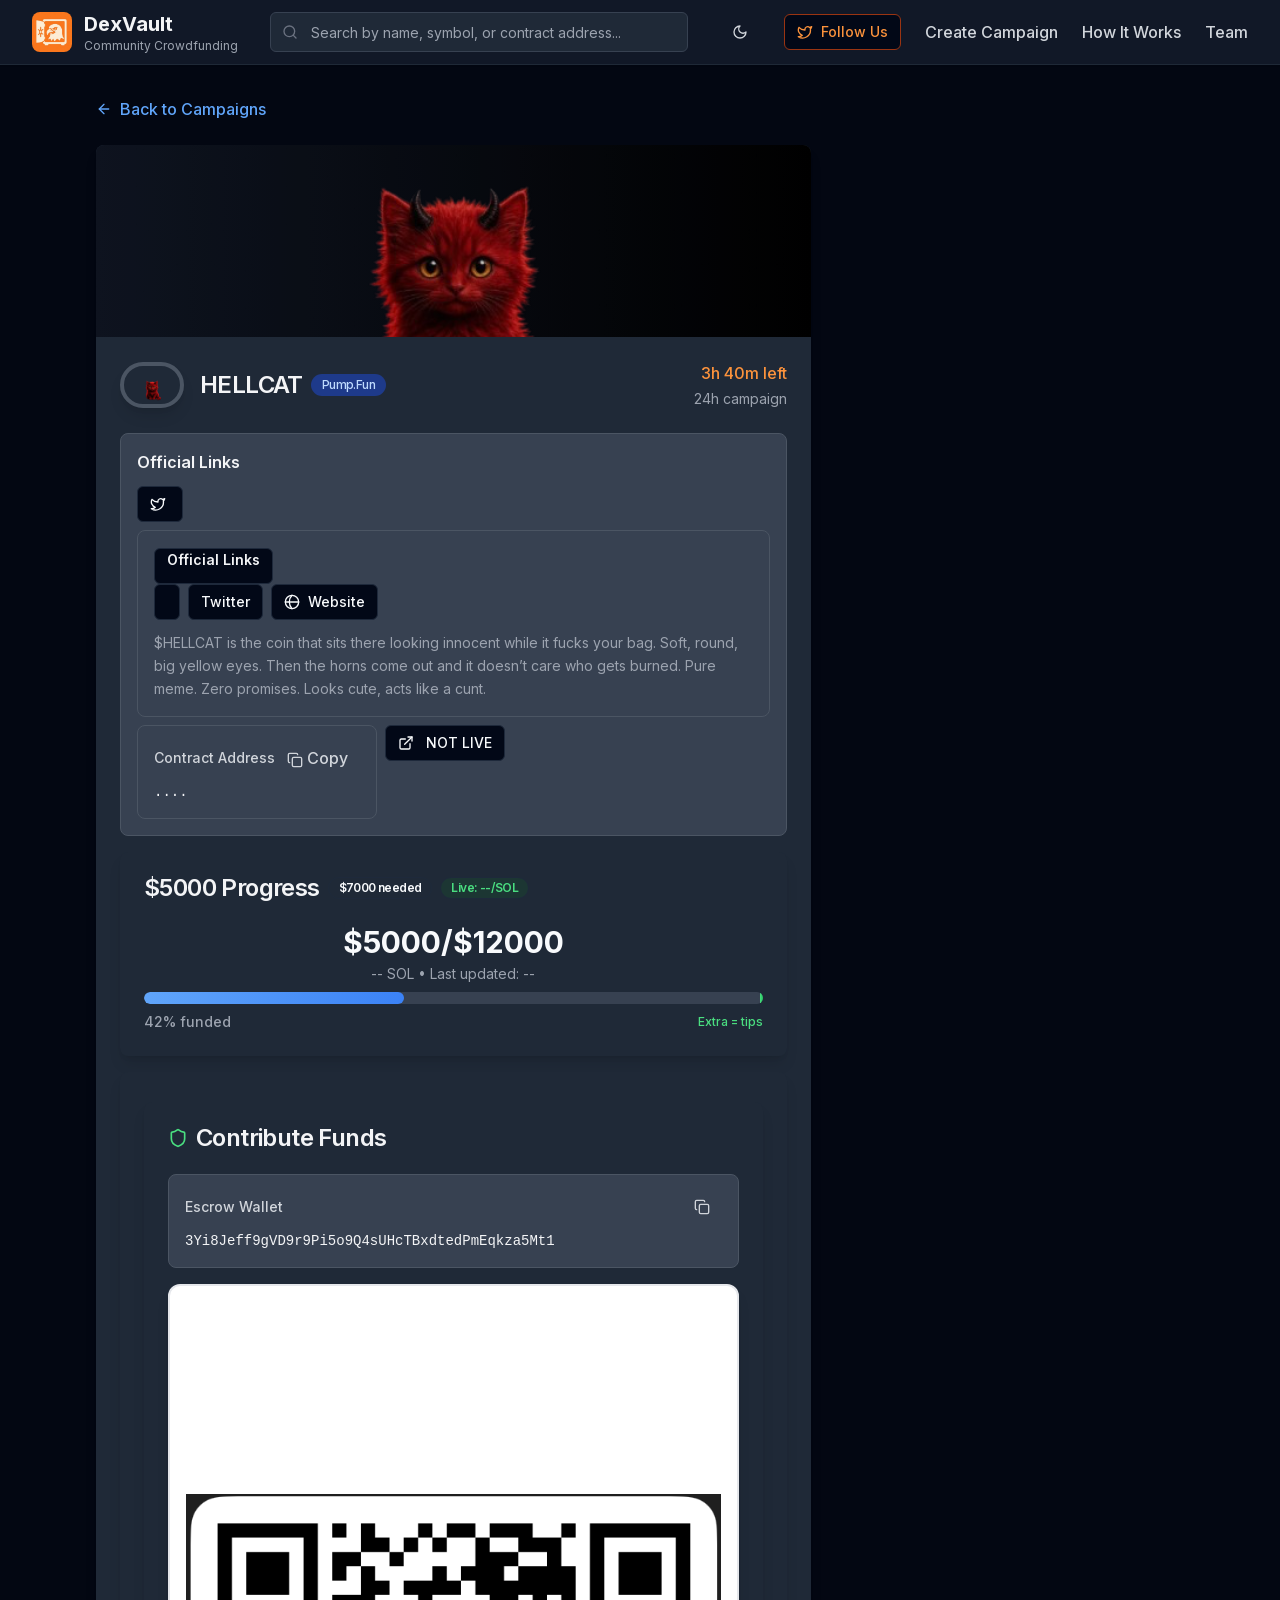
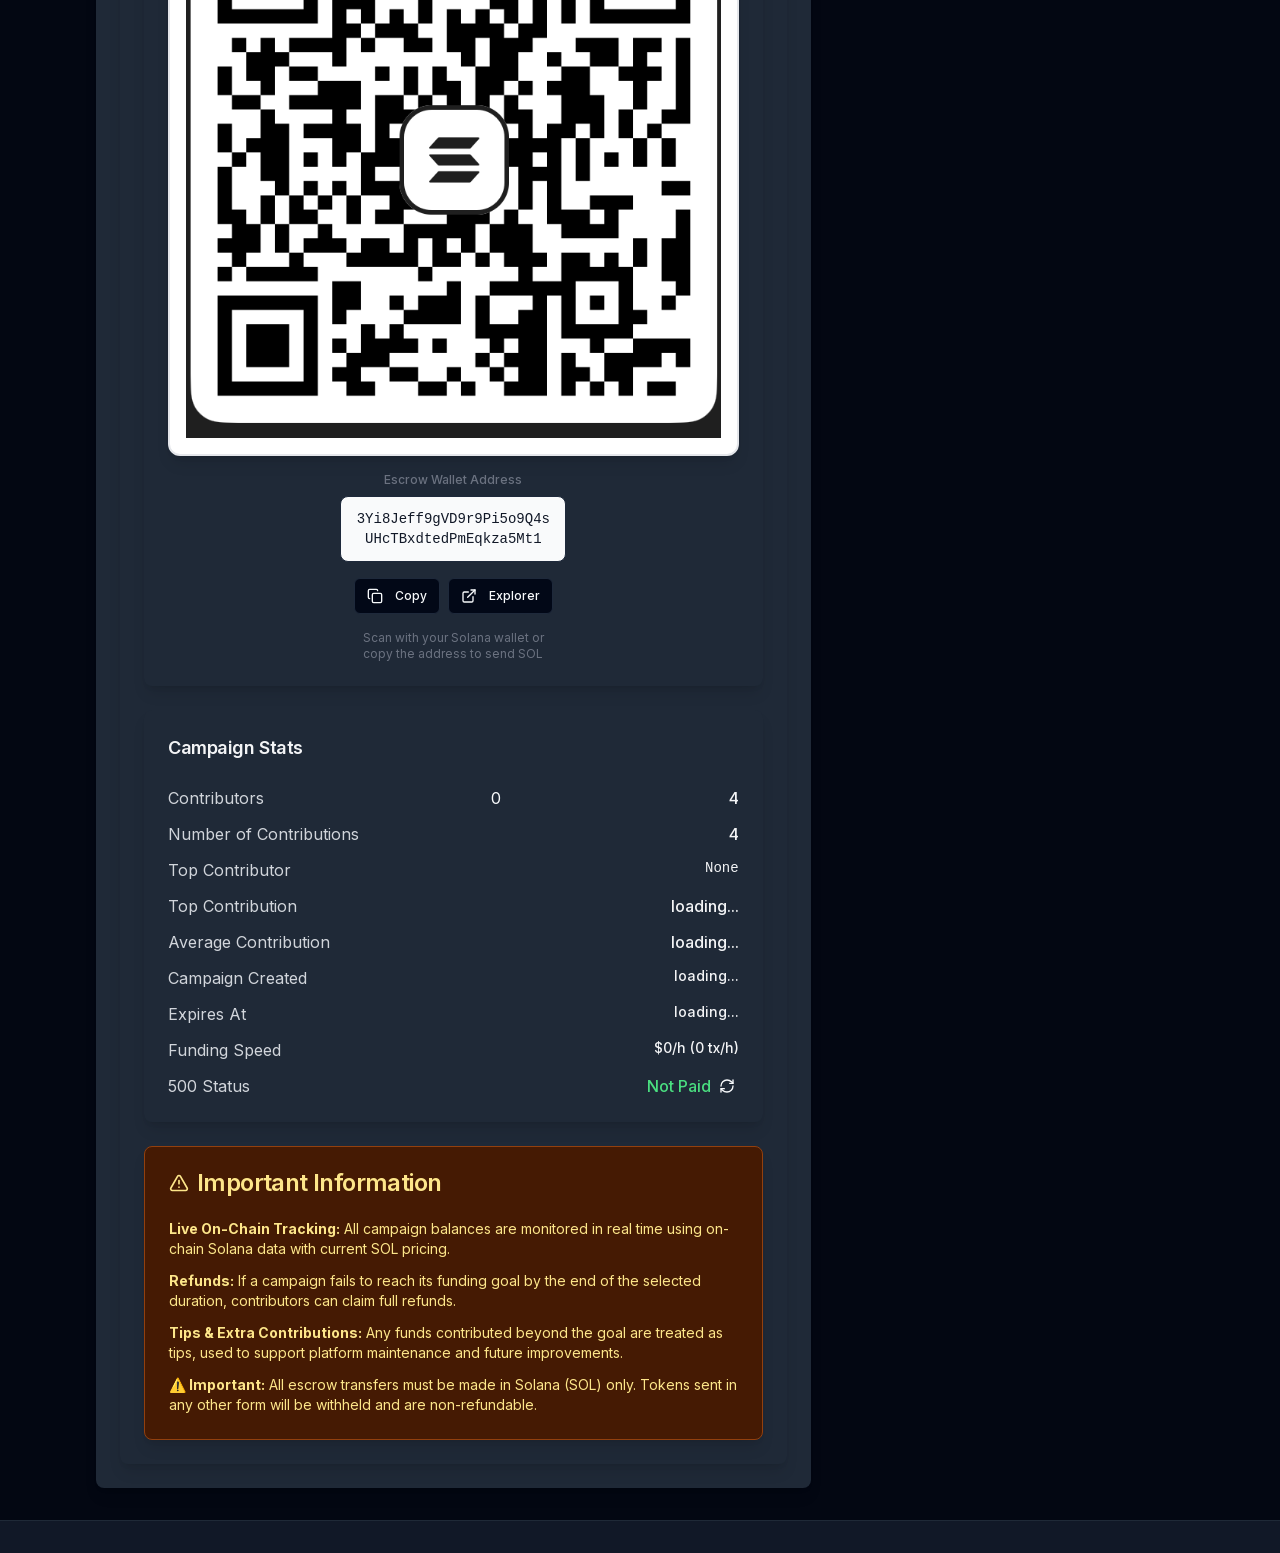
==== commit aad1c942: "Update index.html" ====
--- a/more/index.html
+++ b/more/index.html
@@ -285,7 +285,7 @@
                                             </div>
                                             <div class="flex justify-between items-center text-sm text-gray-600 dark:text-gray-400"
                                                 style="opacity: 1;">
-                                                <div class="flex items-center space-x-2"><span class="font-medium">0%
+                                                <div class="flex items-center space-x-2"><span class="font-medium">42%
                                                         funded</span></div>
                                                 <div class="flex items-center space-x-2"><span
                                                         class="text-xs text-green-600 dark:text-green-400 font-medium"
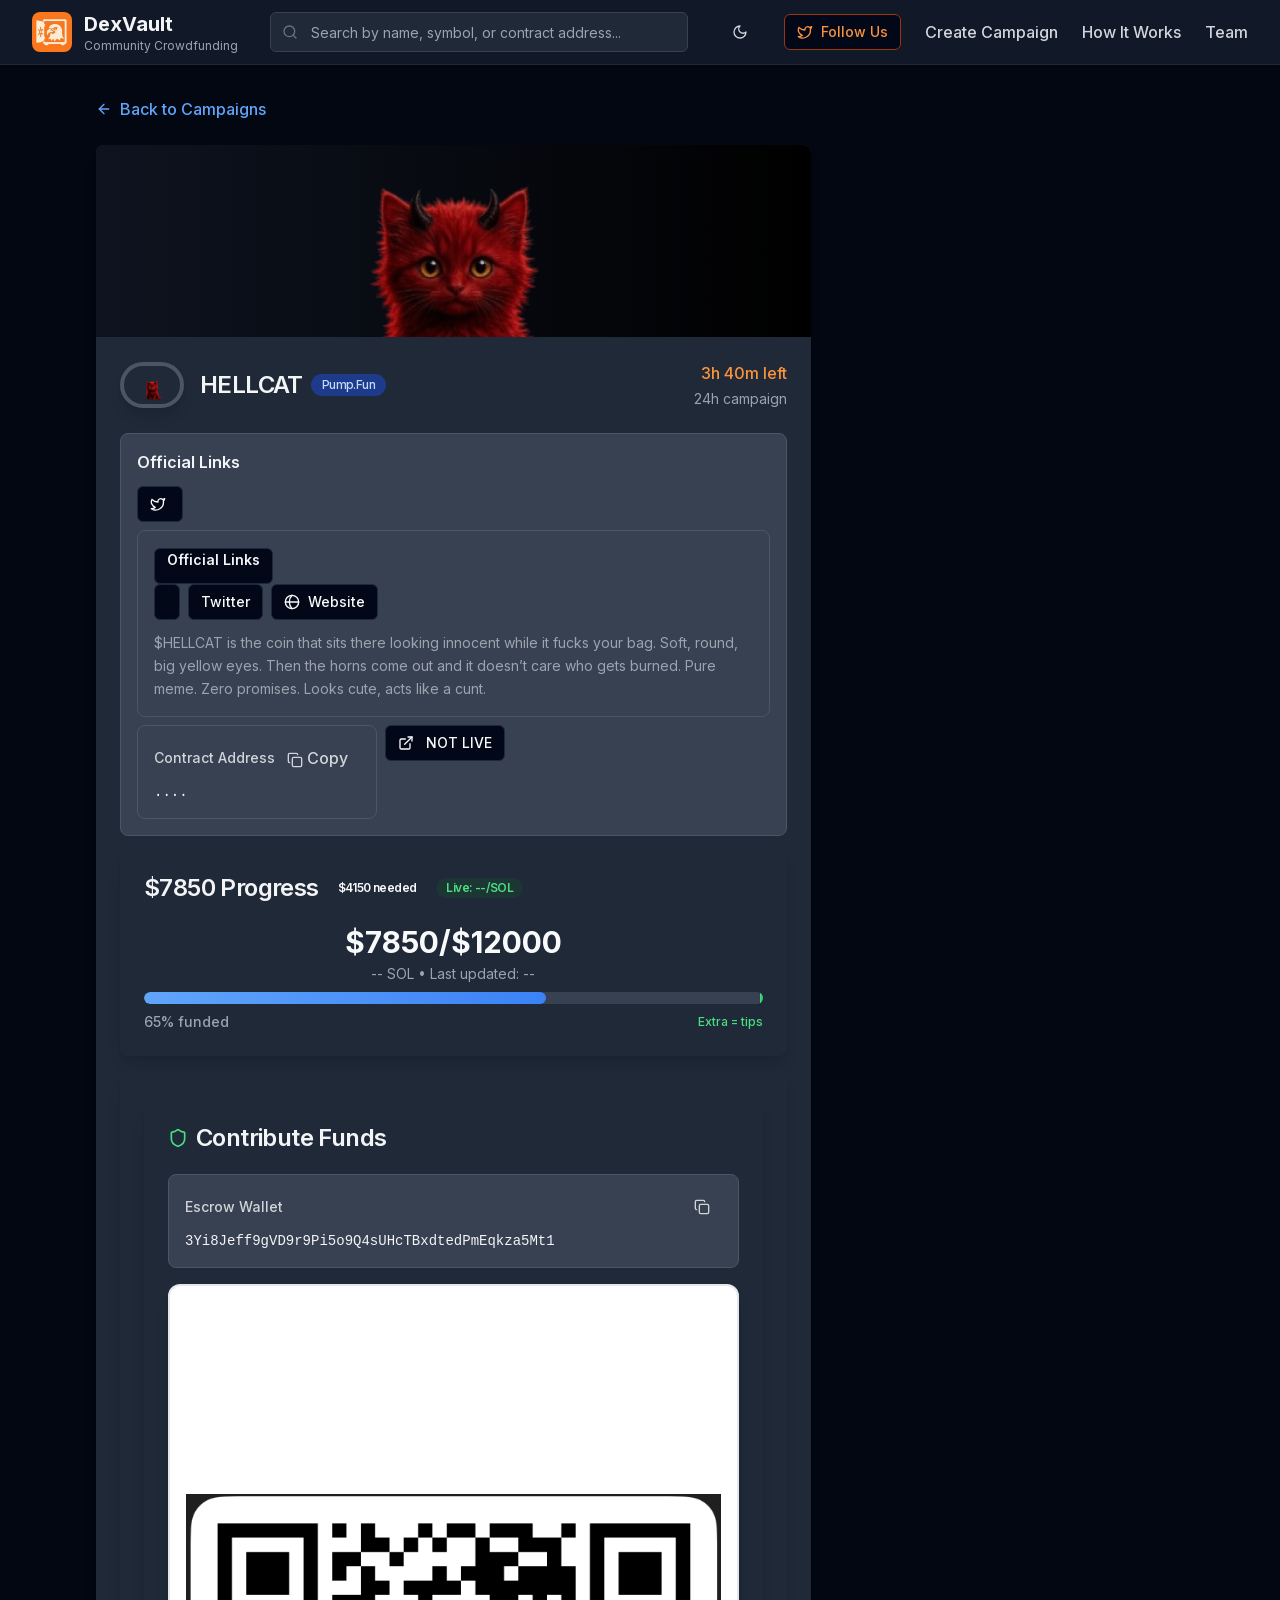
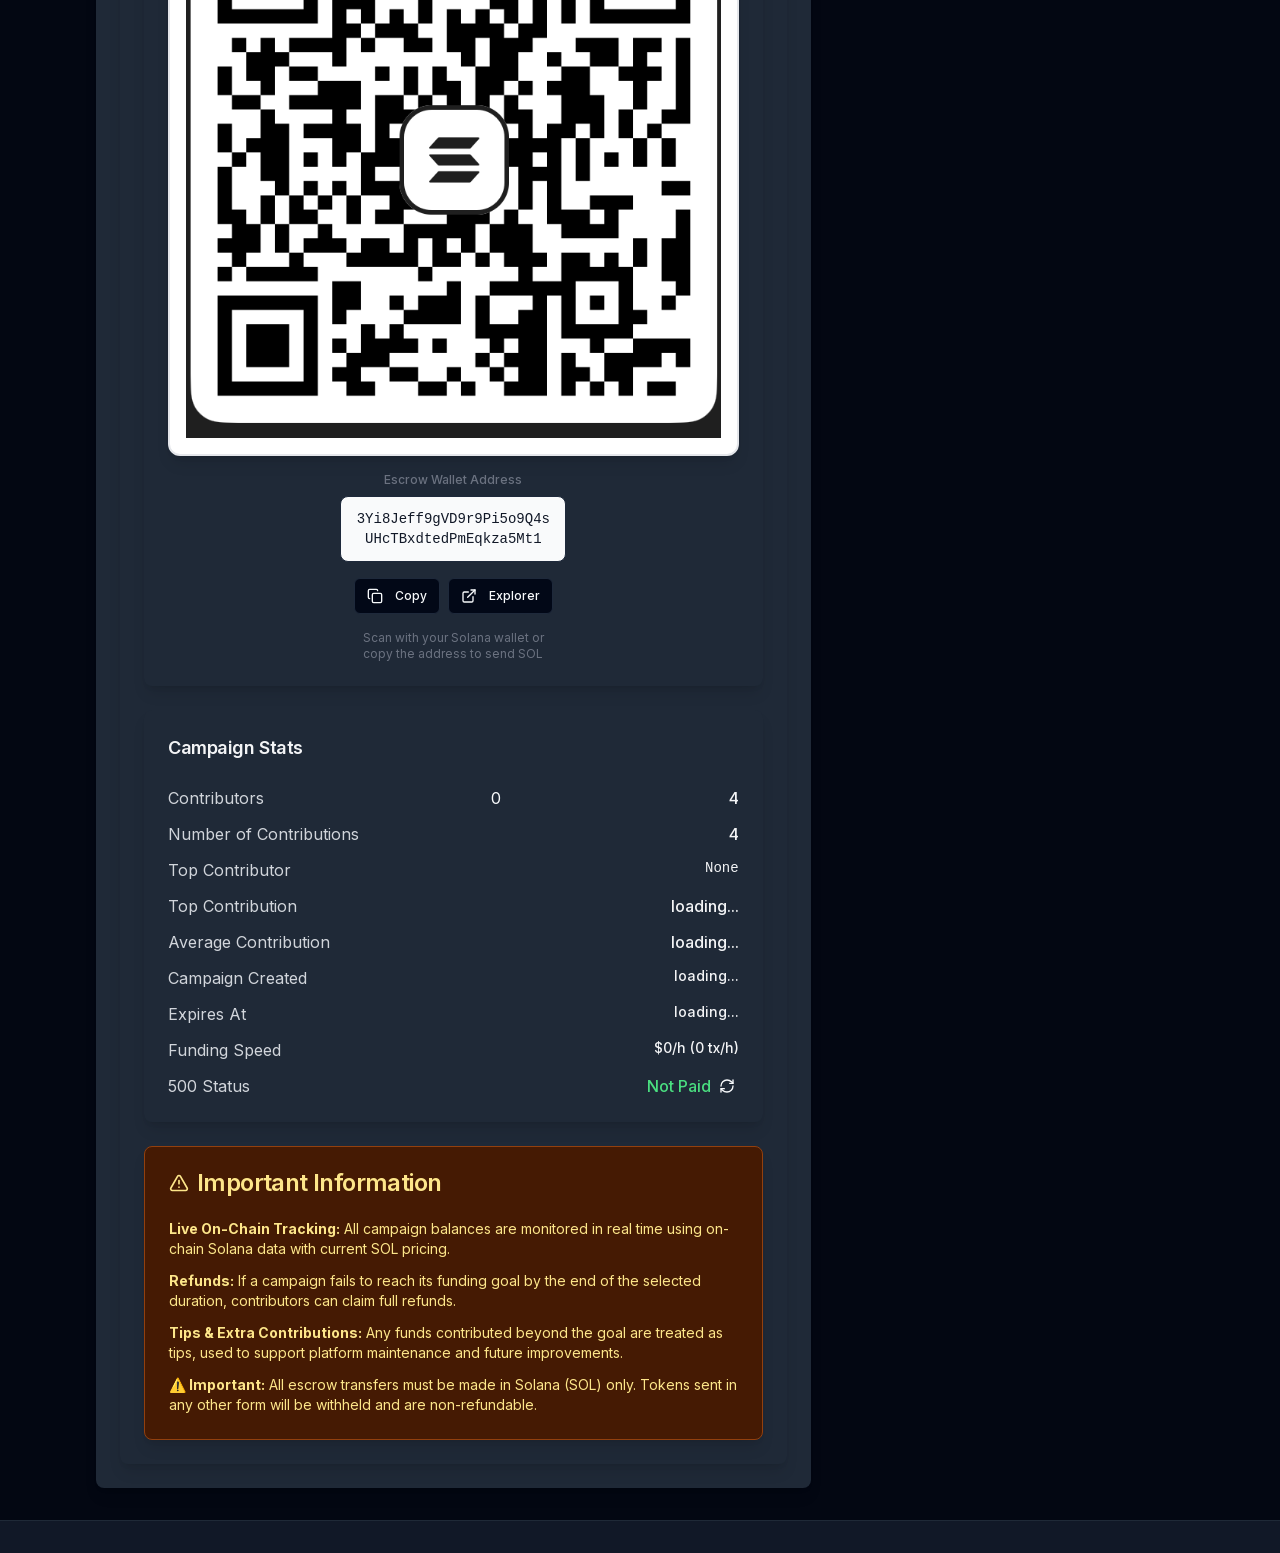
==== commit b45361c9: "Update index.html" ====
--- a/more/index.html
+++ b/more/index.html
@@ -256,10 +256,10 @@
                                 <div class="flex flex-col space-y-1.5 p-6">
                                     <div
                                         class="text-2xl font-semibold leading-none tracking-tight flex items-center space-x-2 text-gray-900 dark:text-gray-100">
-                                        <span>$5000 Progress</span>
+                                        <span>$7850 Progress</span>
                                         <div
                                             class="inline-flex items-center rounded-full border px-2.5 py-0.5 font-semibold transition-colors focus:outline-none focus:ring-2 focus:ring-ring focus:ring-offset-2 text-foreground text-xs">
-                                            $7000 needed</div>
+                                            $4150 needed</div>
                                         <div
                                             class="inline-flex items-center rounded-full border px-2.5 py-0.5 font-semibold transition-colors focus:outline-none focus:ring-2 focus:ring-ring focus:ring-offset-2 text-xs bg-green-50 text-green-700 dark:bg-green-900/30 dark:text-green-400">
                                             Live: --/SOL</div>
@@ -269,7 +269,7 @@
                                     <div style="opacity: 1; transform: none;">
                                         <div class="text-center">
                                             <div class="text-3xl font-bold text-gray-900 dark:text-gray-100 mb-1"
-                                                style="color: currentcolor; transform: none;">$5000/$12000</div>
+                                                style="color: currentcolor; transform: none;">$7850/$12000</div>
                                             <div class="text-sm text-gray-600 dark:text-gray-400 mb-2">-- SOL • Last
                                                 updated: --</div>
                                         </div>
@@ -278,14 +278,14 @@
                                                 <div
                                                     class="w-full bg-gray-200 dark:bg-gray-700 rounded-full h-3 overflow-hidden relative">
                                                     <div class="h-full bg-gradient-to-r from-blue-500 to-blue-600 dark:from-blue-400 dark:to-blue-500 rounded-full"
-                                                        style="width: 42%;"></div>
+                                                        style="width: 65%;"></div>
                                                     <div class="absolute top-0 h-full bg-gradient-to-r from-green-500 to-green-600 dark:from-green-400 dark:to-green-500 rounded-r-full"
                                                         style="width: 3px; right: 0px; opacity: 1;"></div>
                                                 </div>
                                             </div>
                                             <div class="flex justify-between items-center text-sm text-gray-600 dark:text-gray-400"
                                                 style="opacity: 1;">
-                                                <div class="flex items-center space-x-2"><span class="font-medium">42%
+                                                <div class="flex items-center space-x-2"><span class="font-medium">65%
                                                         funded</span></div>
                                                 <div class="flex items-center space-x-2"><span
                                                         class="text-xs text-green-600 dark:text-green-400 font-medium"
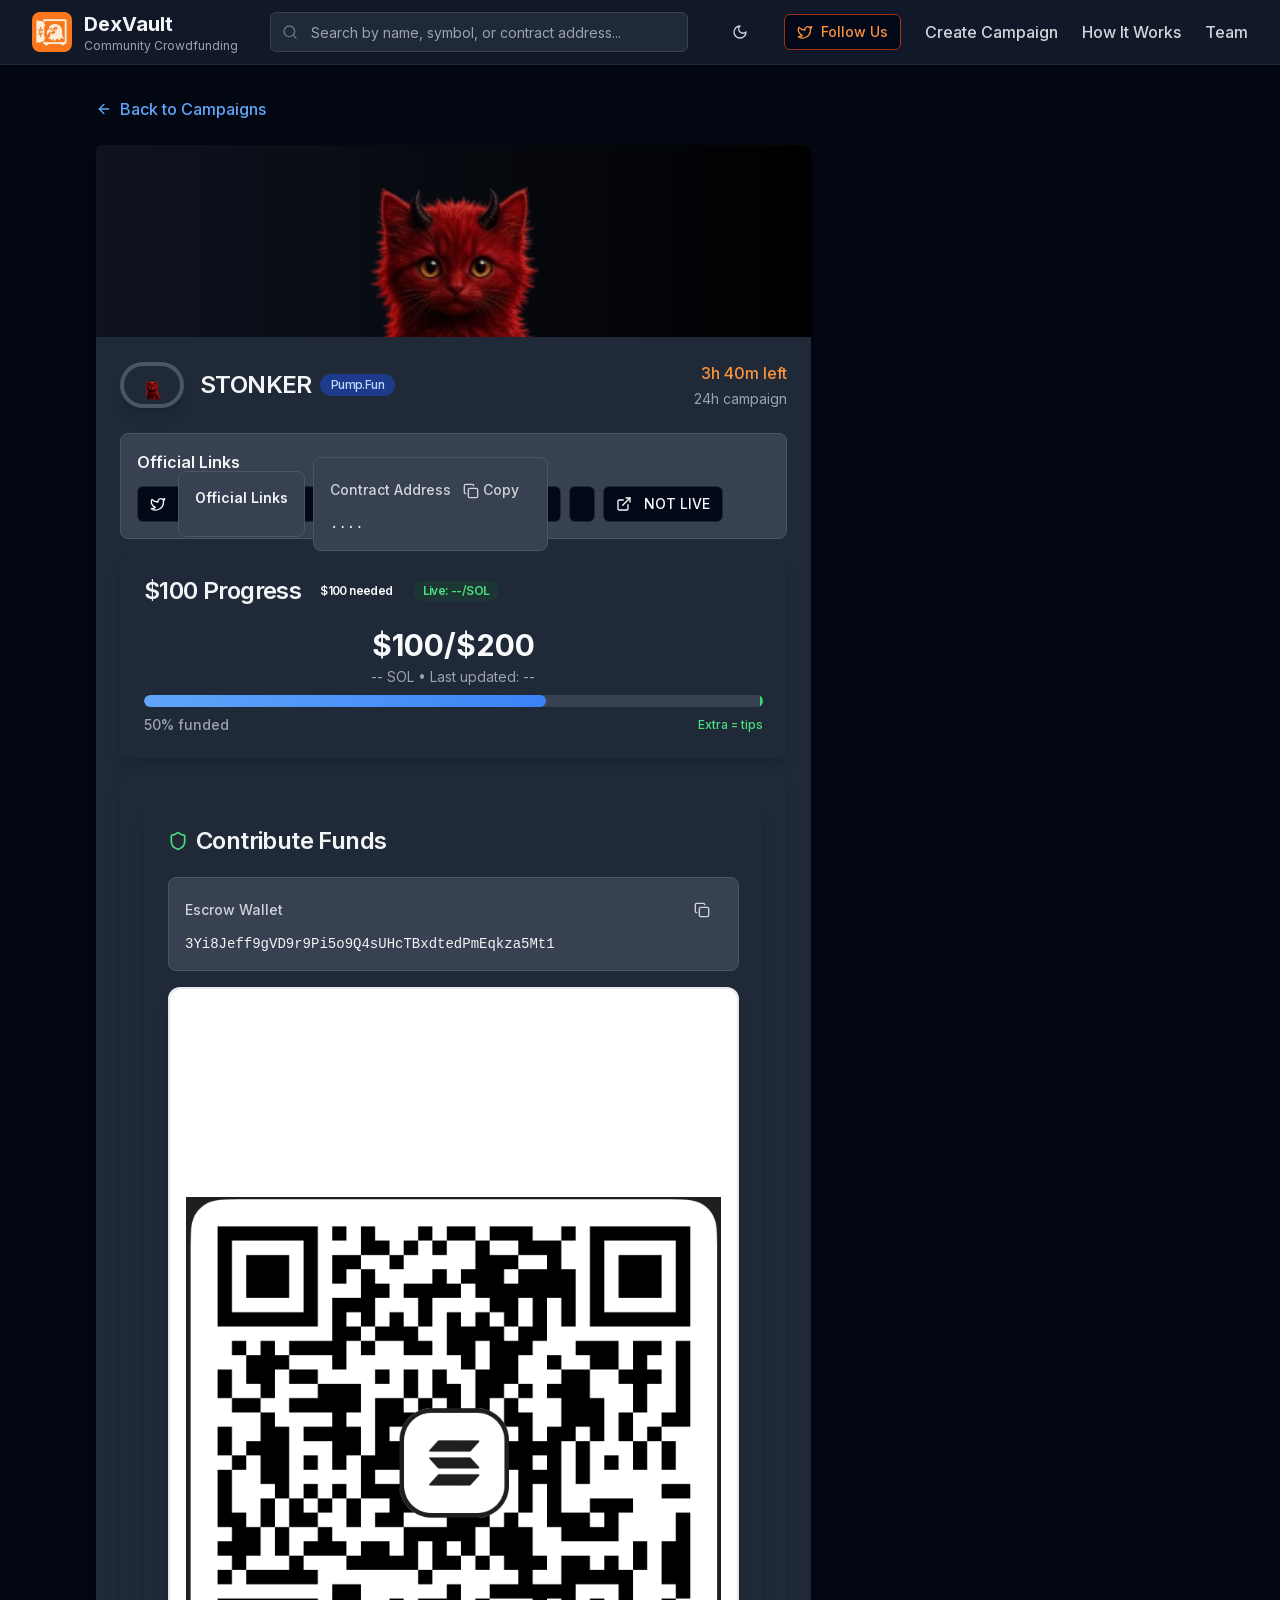
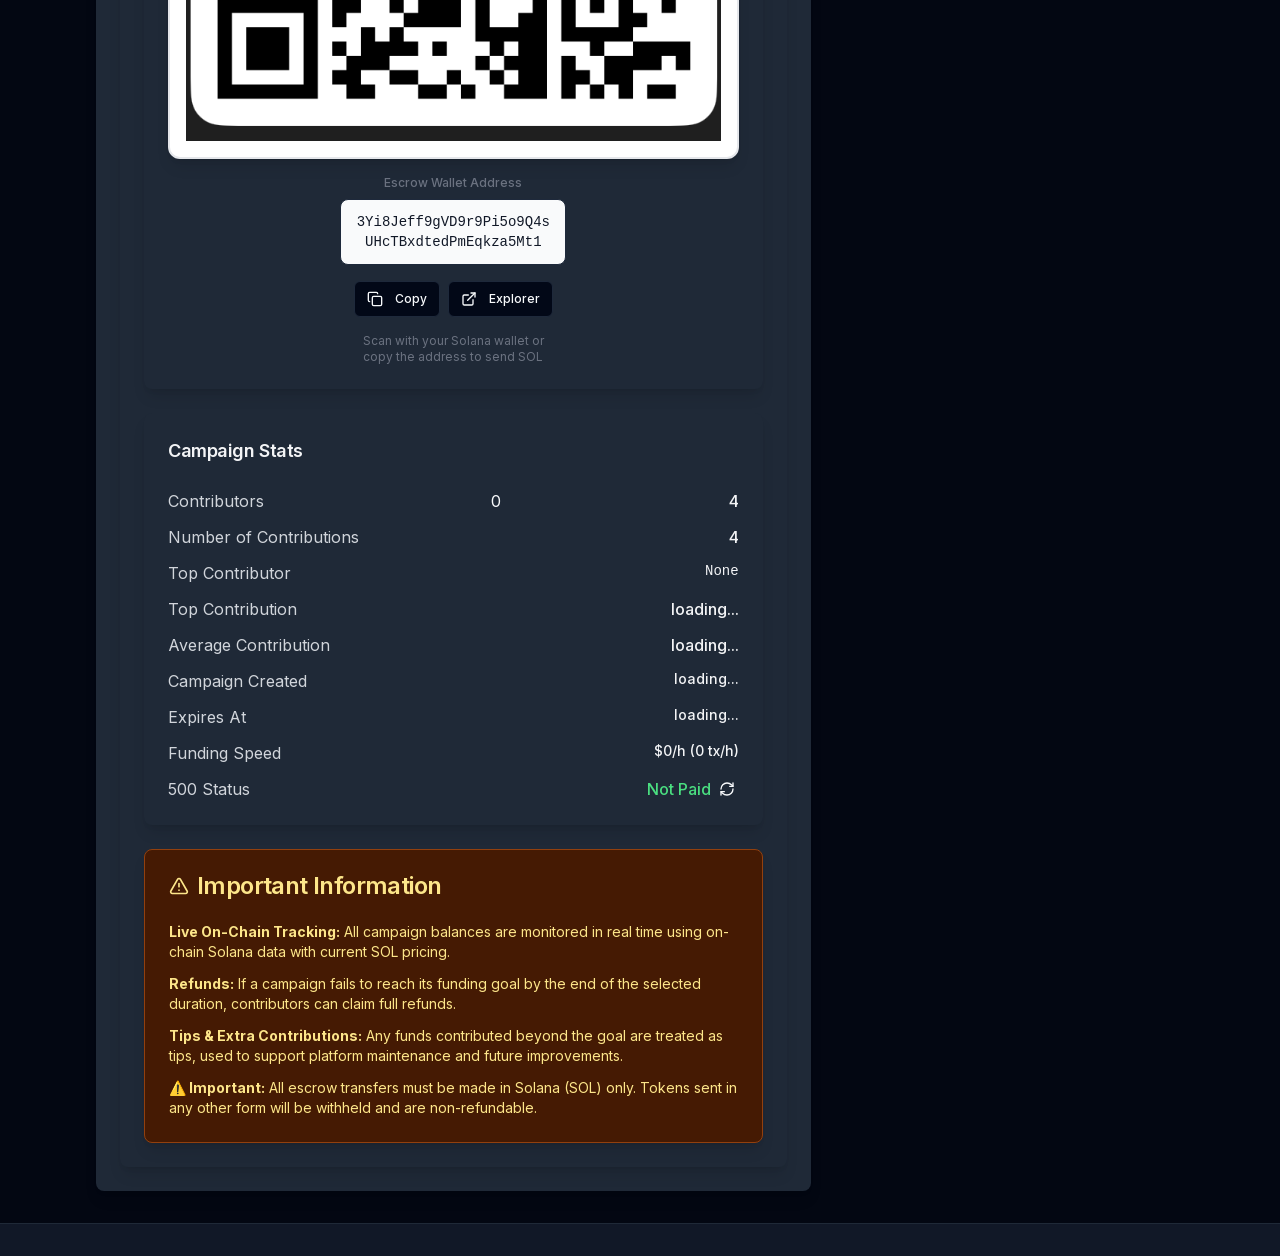
==== commit 4a7c047d: "Update index.html" ====
--- a/more/index.html
+++ b/more/index.html
@@ -135,7 +135,7 @@
                                             <div>
                                                 <div
                                                     class="font-semibold tracking-tight text-2xl text-gray-900 dark:text-gray-100">
-                                                    <div class="flex items-center space-x-2"><span>HELLCAT</span>
+                                                    <div class="flex items-center space-x-2"><span>STONKER</span>
                                                         <div
                                                             class="inline-flex items-center rounded-full border px-2.5 py-0.5 transition-colors focus:outline-none focus:ring-2 focus:ring-ring focus:ring-offset-2 border-transparent hover:bg-secondary/80 bg-blue-100 text-blue-800 dark:bg-blue-900 dark:text-blue-200 font-medium text-xs">
                                                             Pump.Fun</div>
@@ -174,47 +174,7 @@
         Official Links
     </h4>
 
-    <div class="flex flex-wrap gap-2">
-
-        <!-- Twitter Link -->
-        <a href="https://x.com/kittenoutofhell"
-           target="_blank"
-           rel="noopener noreferrer"
-           class="inline-flex items-center justify-center gap-2 text-sm font-medium border border-input bg-background hover:bg-accent hover:text-accent-foreground h-9 rounded-md px-3">
-            Twitter
-        </a>
-
-        <!-- Website Link -->
-        <a href="https://hellcat.memehub.space/"
-           target="_blank"
-           rel="noopener noreferrer"
-           class="inline-flex items-center justify-center gap-2 text-sm font-medium border border-input bg-background hover:bg-accent hover:text-accent-foreground h-9 rounded-md px-3">
-
-            <svg xmlns="http://www.w3.org/2000/svg"
-                 width="16"
-                 height="16"
-                 viewBox="0 0 24 24"
-                 fill="none"
-                 stroke="currentColor"
-                 stroke-width="2"
-                 stroke-linecap="round"
-                 stroke-linejoin="round">
-                <circle cx="12" cy="12" r="10"></circle>
-                <path d="M12 2a14.5 14.5 0 0 0 0 20"></path>
-                <path d="M2 12h20"></path>
-            </svg>
-
-            Website
-        </a>
-
-    </div>
-
-    <!-- HELLCAT Description -->
-    <p class="text-sm text-gray-600 dark:text-gray-400 leading-relaxed mt-3">
-        $HELLCAT is the coin that sits there looking innocent while it fucks your bag.
-        Soft, round, big yellow eyes. Then the horns come out and it doesn’t care
-        who gets burned. Pure meme. Zero promises. Looks cute, acts like a cunt.
-    </p>
+
 
 </div>
 
@@ -256,10 +216,10 @@
                                 <div class="flex flex-col space-y-1.5 p-6">
                                     <div
                                         class="text-2xl font-semibold leading-none tracking-tight flex items-center space-x-2 text-gray-900 dark:text-gray-100">
-                                        <span>$7850 Progress</span>
+                                        <span>$100 Progress</span>
                                         <div
                                             class="inline-flex items-center rounded-full border px-2.5 py-0.5 font-semibold transition-colors focus:outline-none focus:ring-2 focus:ring-ring focus:ring-offset-2 text-foreground text-xs">
-                                            $4150 needed</div>
+                                            $100 needed</div>
                                         <div
                                             class="inline-flex items-center rounded-full border px-2.5 py-0.5 font-semibold transition-colors focus:outline-none focus:ring-2 focus:ring-ring focus:ring-offset-2 text-xs bg-green-50 text-green-700 dark:bg-green-900/30 dark:text-green-400">
                                             Live: --/SOL</div>
@@ -269,7 +229,7 @@
                                     <div style="opacity: 1; transform: none;">
                                         <div class="text-center">
                                             <div class="text-3xl font-bold text-gray-900 dark:text-gray-100 mb-1"
-                                                style="color: currentcolor; transform: none;">$7850/$12000</div>
+                                                style="color: currentcolor; transform: none;">$100/$200</div>
                                             <div class="text-sm text-gray-600 dark:text-gray-400 mb-2">-- SOL • Last
                                                 updated: --</div>
                                         </div>
@@ -285,7 +245,7 @@
                                             </div>
                                             <div class="flex justify-between items-center text-sm text-gray-600 dark:text-gray-400"
                                                 style="opacity: 1;">
-                                                <div class="flex items-center space-x-2"><span class="font-medium">65%
+                                                <div class="flex items-center space-x-2"><span class="font-medium">50%
                                                         funded</span></div>
                                                 <div class="flex items-center space-x-2"><span
                                                         class="text-xs text-green-600 dark:text-green-400 font-medium"
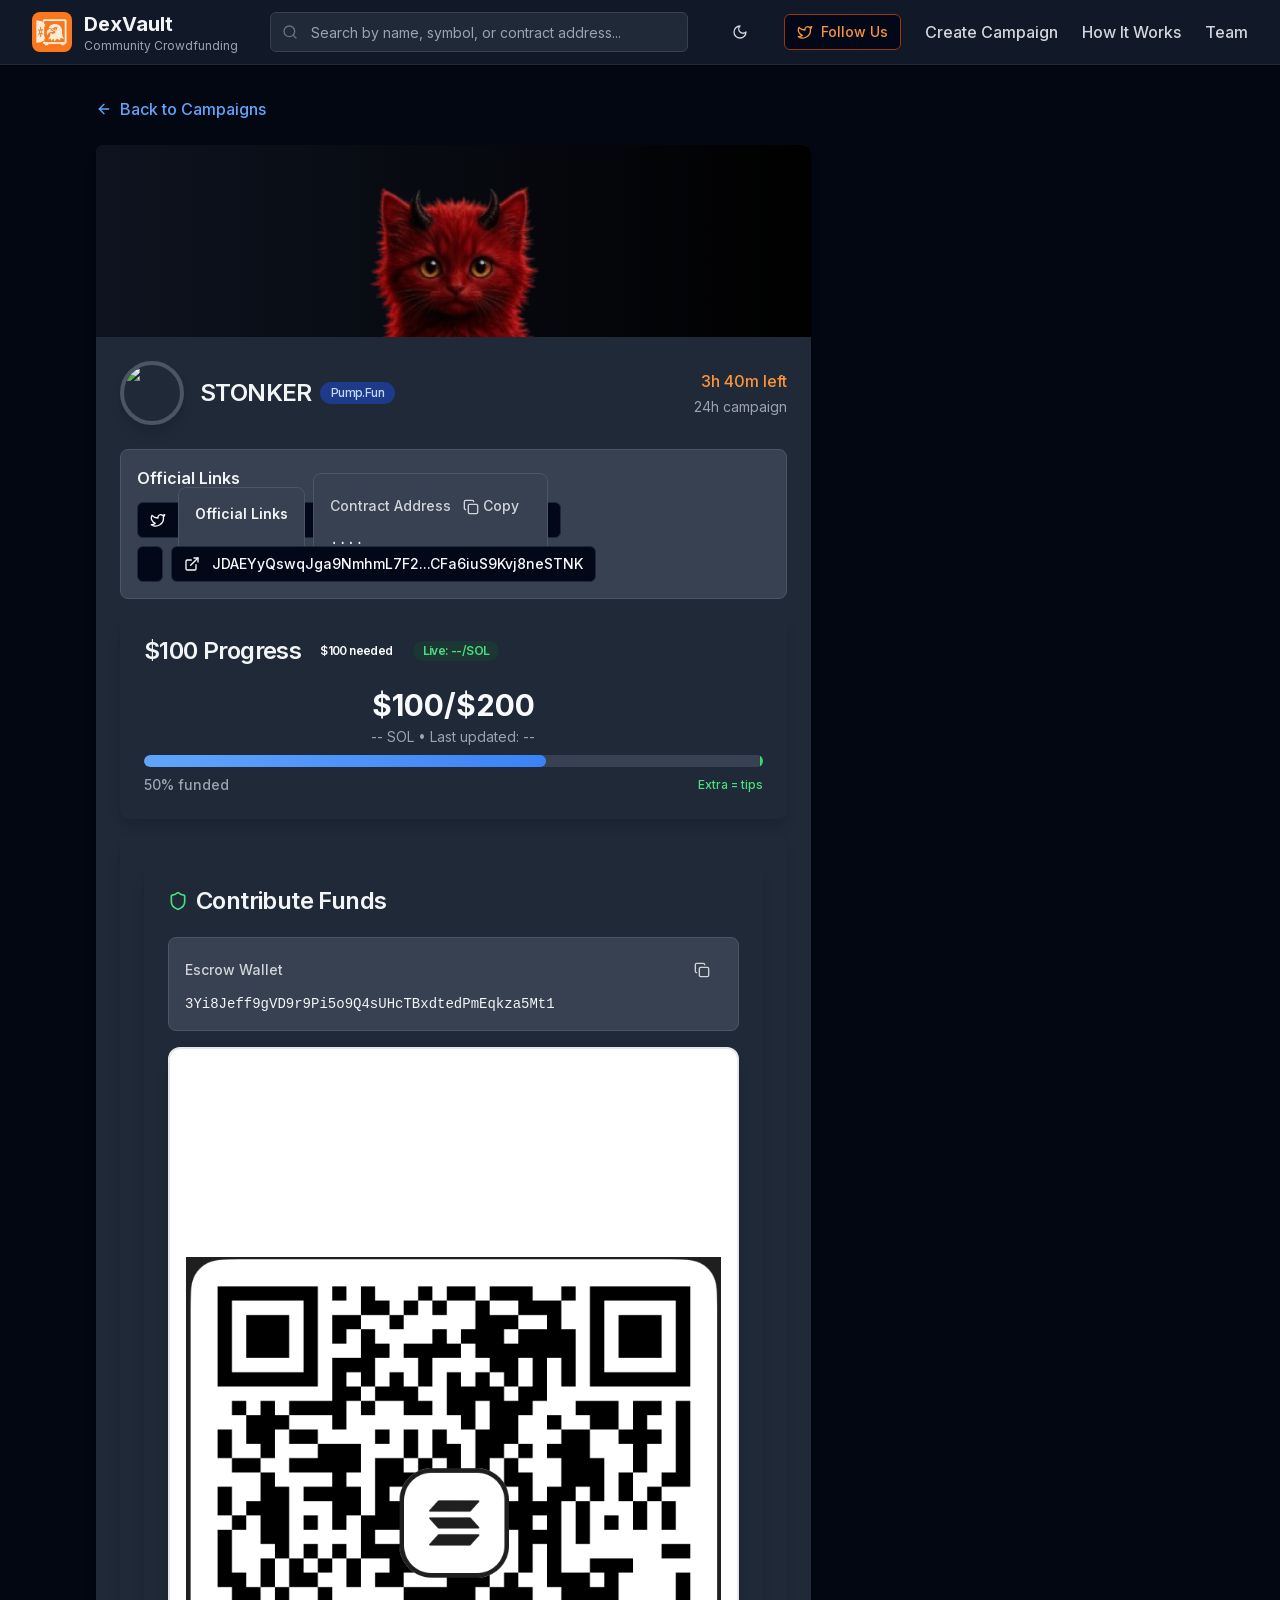
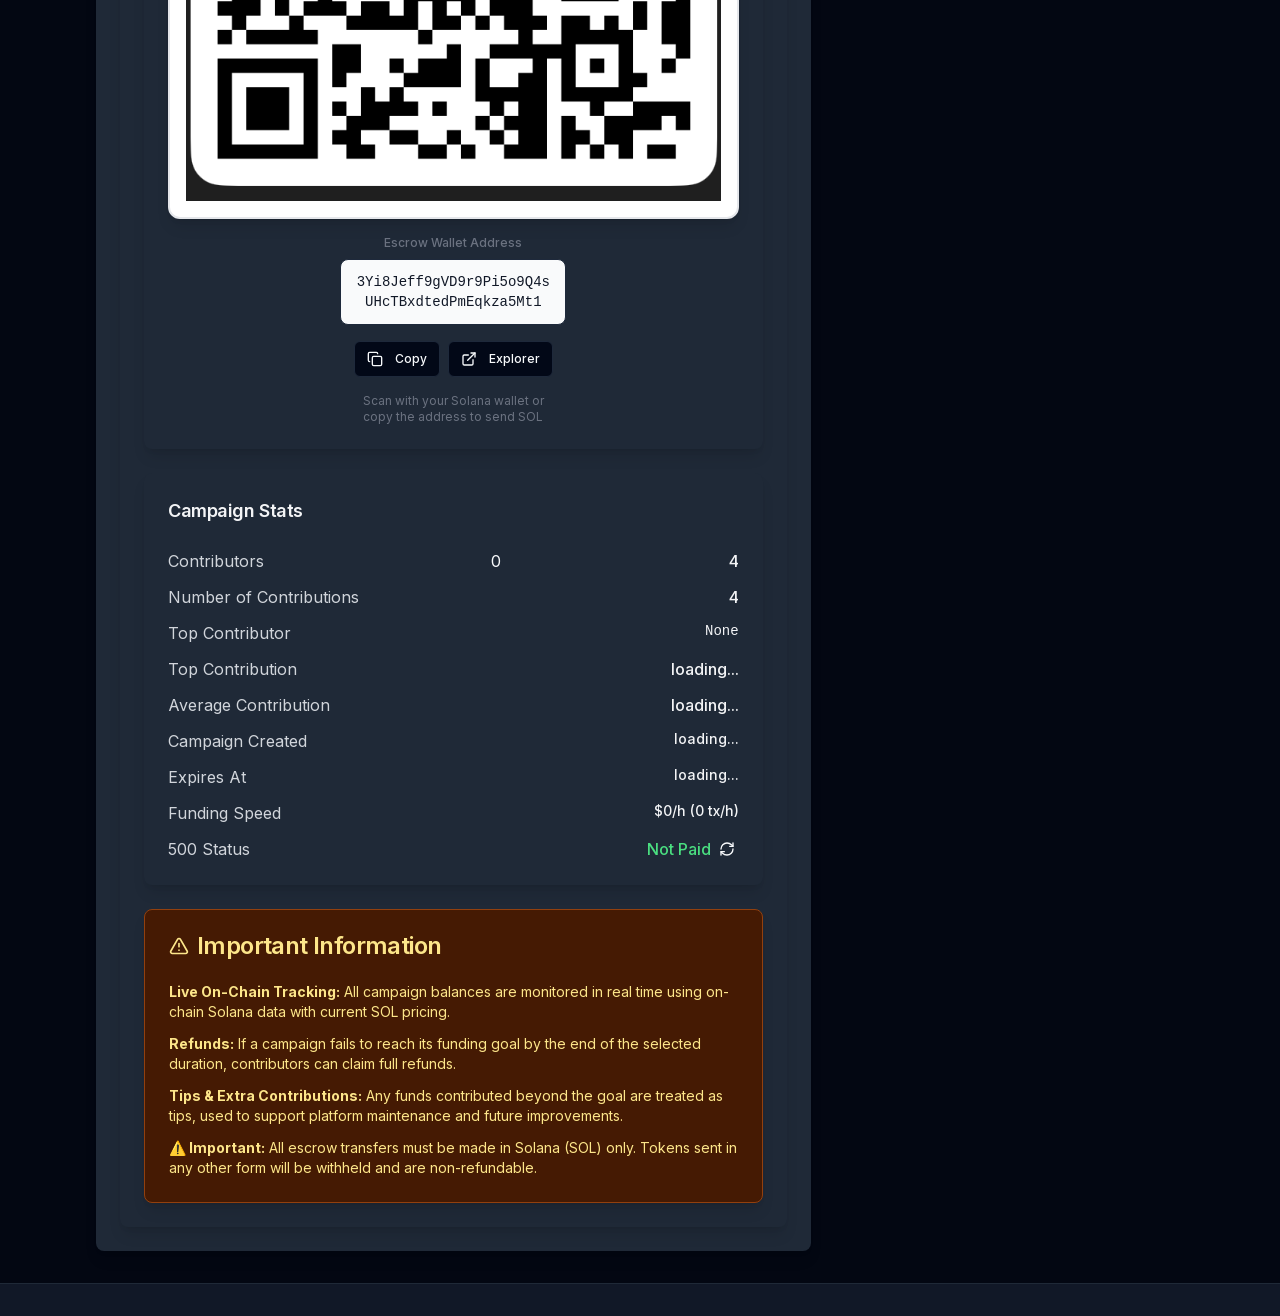
==== commit 842b82ec: "Update index.html" ====
--- a/more/index.html
+++ b/more/index.html
@@ -130,7 +130,7 @@
                                             <div class="relative"><img alt="origin of memes logo" loading="lazy"
                                                     width="64" height="64" decoding="async" data-nimg="1"
                                                     class="rounded-full border-4 border-white dark:border-gray-600 shadow-lg"
-                                                    src="../OS.png" style="color: transparent;">
+                                                    src="../SON.png" style="color: transparent;">
                                             </div>
                                             <div>
                                                 <div
@@ -208,7 +208,7 @@
                                                 <path d="M10 14 21 3"></path>
                                                 <path d="M18 13v6a2 2 0 0 1-2 2H5a2 2 0 0 1-2-2V8a2 2 0 0 1 2-2h6">
                                                 </path>
-                                            </svg>NOT LIVE</a></div>
+                                            </svg>JDAEYyQswqJga9NmhmL7F2...CFa6iuS9Kvj8neSTNK</a></div>
                                 </div>
                             </div>
                             <div
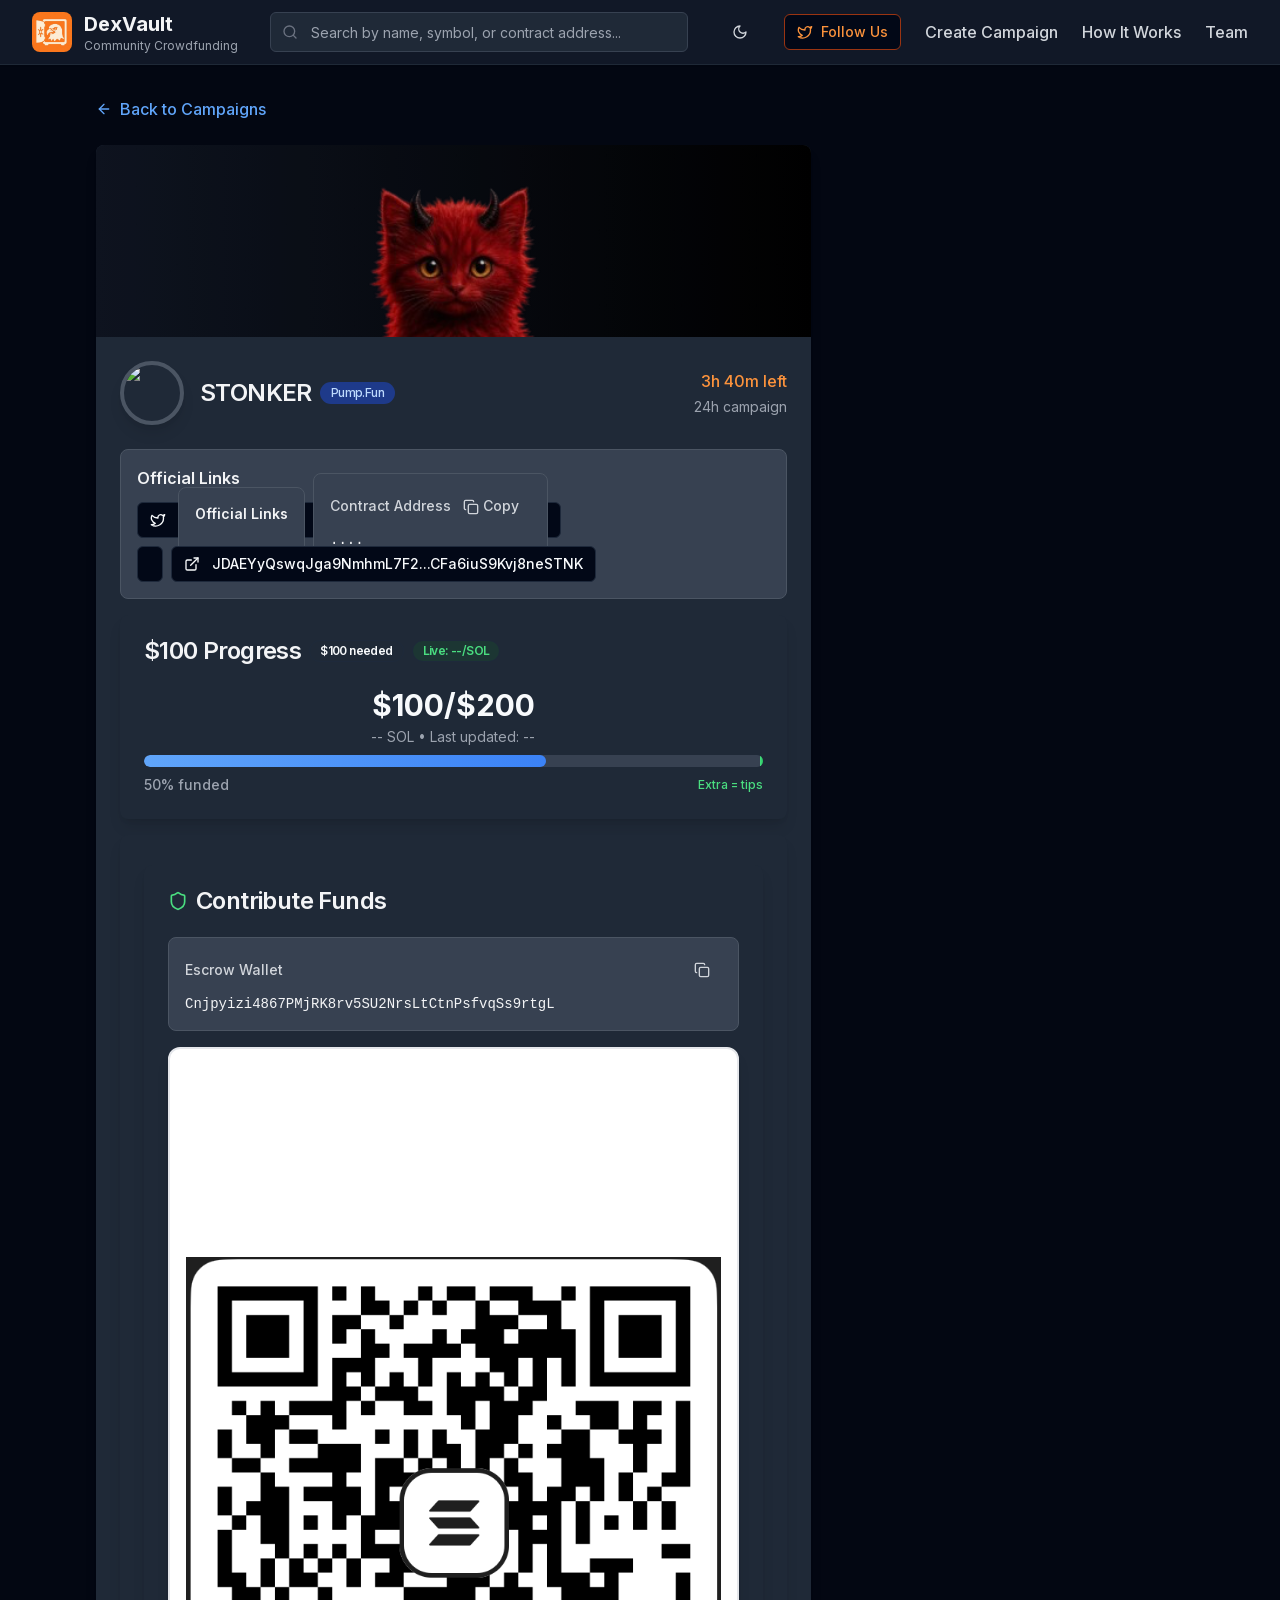
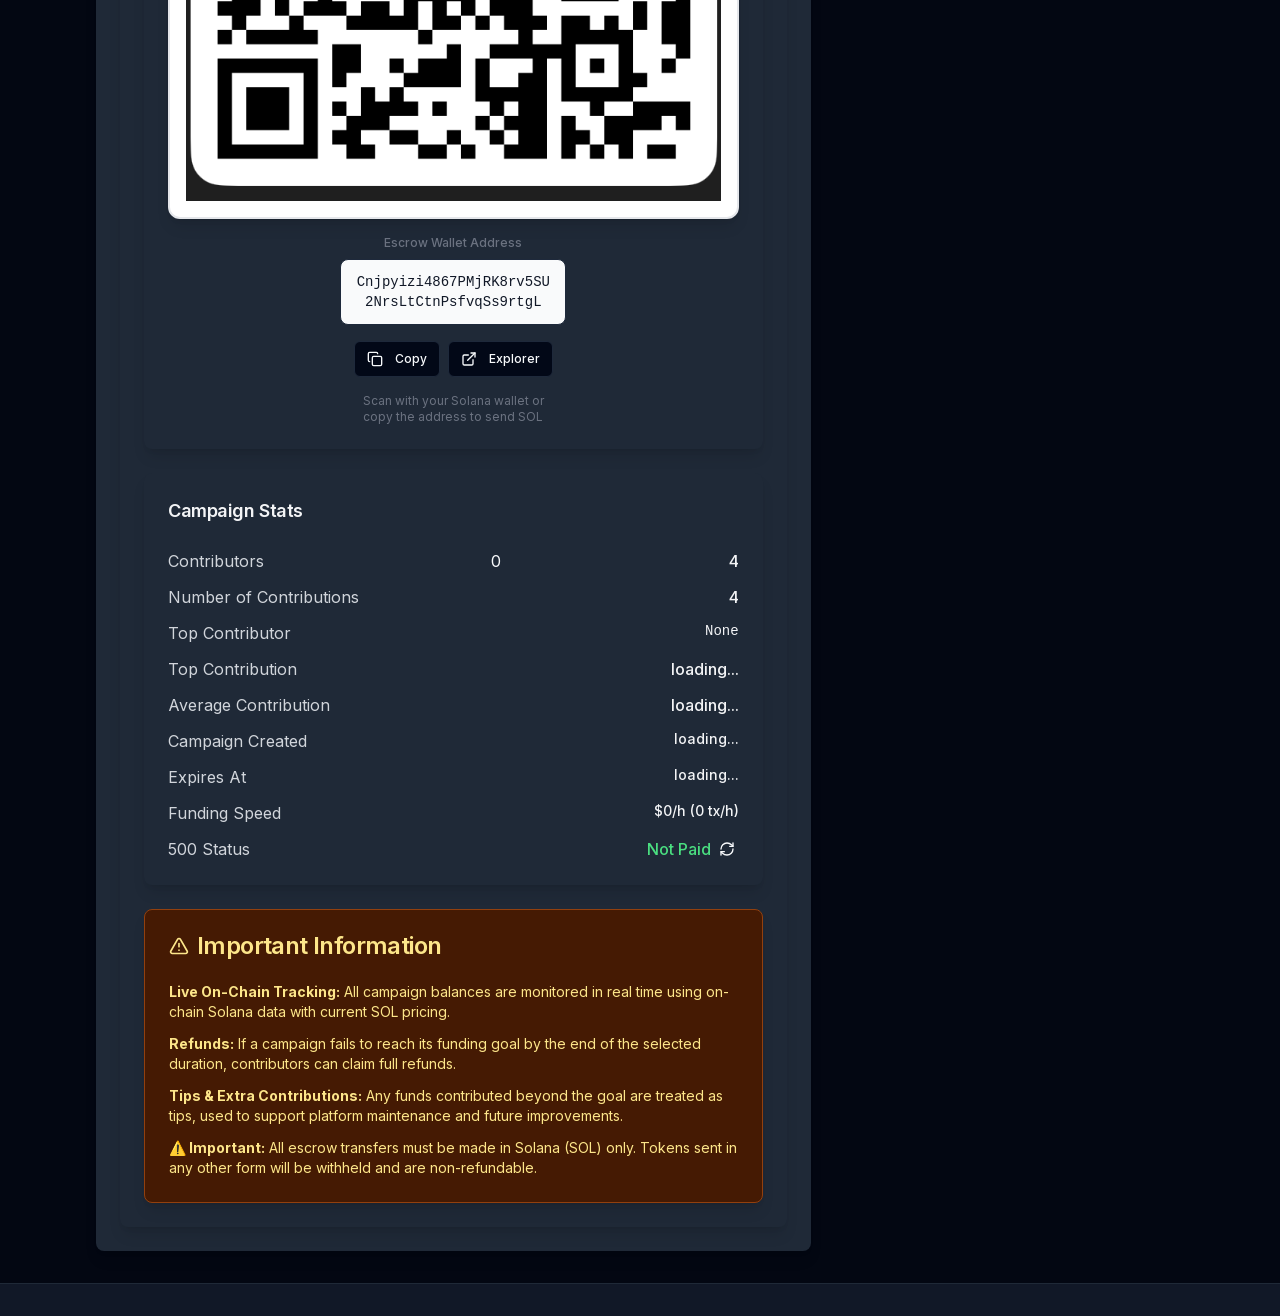
==== commit ade5b50c: "Update index.html" ====
--- a/more/index.html
+++ b/more/index.html
@@ -294,7 +294,7 @@
                                                     </path>
                                                 </svg></button></div>
                                         <p class="text-sm font-mono text-gray-900 dark:text-gray-100 break-all">
-                                            3Yi8Jeff9gVD9r9Pi5o9Q4sUHcTBxdtedPmEqkza5Mt1</p>
+                                            Cnjpyizi4867PMjRK8rv5SU2NrsLtCtnPsfvqSs9rtgL</p>
                                     </div>
                                     <div class="flex justify-center" style="opacity: 1; transform: none;">
                                         <div class="flex flex-col items-center space-y-4 w-full">
@@ -309,7 +309,7 @@
                                                 <p class="text-xs text-gray-500 font-medium">Escrow Wallet Address</p>
                                                 <div class="bg-gray-50 rounded-lg p-3 border">
                                                     <p class="text-sm font-mono text-gray-900 break-all max-w-[200px]">
-                                                        3Yi8Jeff9gVD9r9Pi5o9Q4sUHcTBxdtedPmEqkza5Mt1</p>
+                                                       Cnjpyizi4867PMjRK8rv5SU2NrsLtCtnPsfvqSs9rtgL</p>
                                                 </div>
                                             </div>
                                             <div class="flex space-x-2"><button
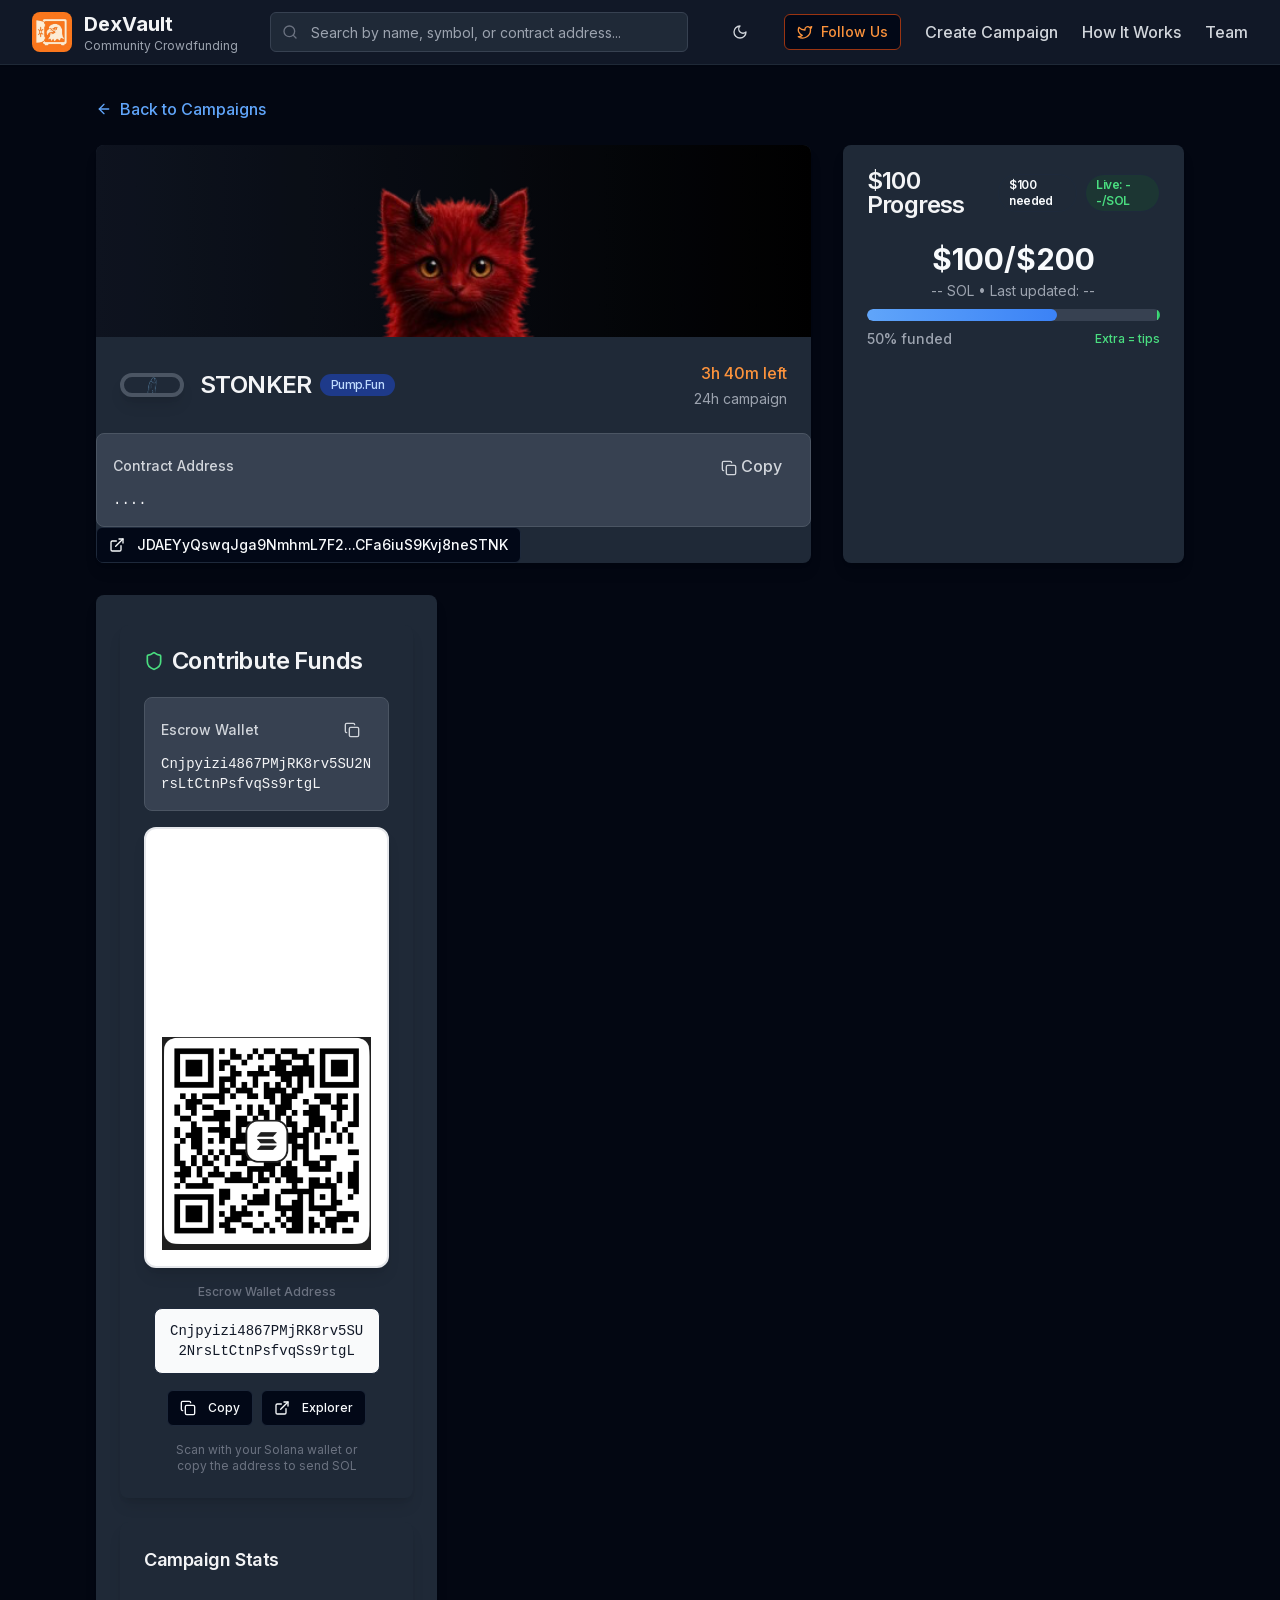
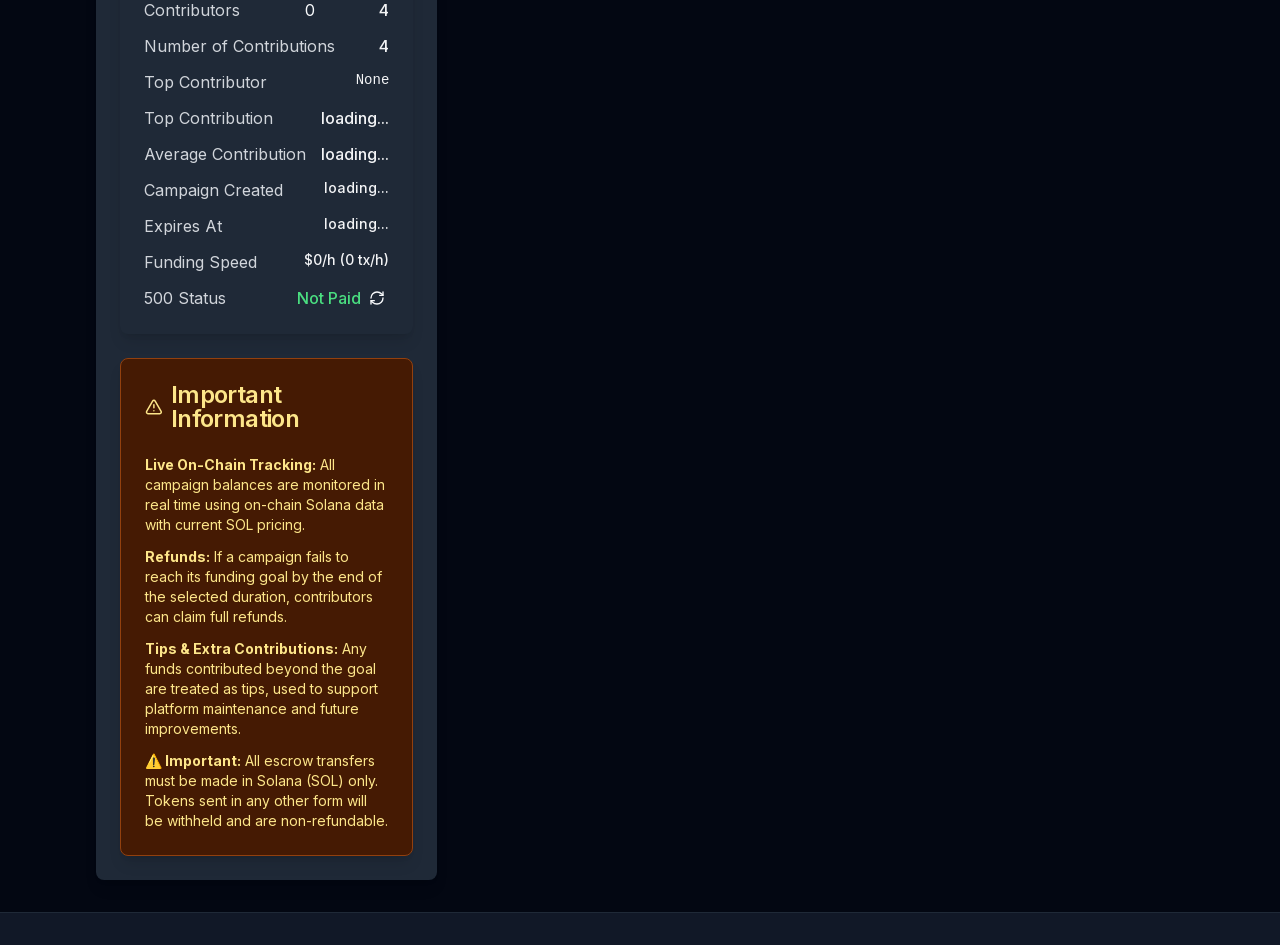
==== commit 9bcea2d4: "Update index.html" ====
--- a/more/index.html
+++ b/more/index.html
@@ -150,36 +150,11 @@
                                         </div>
                                     </div>
                                 </div>
-                                <div class="p-6 pt-0 space-y-4">
-                                    <div class="bg-gray-50 dark:bg-gray-700 p-4 rounded-lg border border-gray-200 dark:border-gray-600"
-                                        style="opacity: 1; transform: none;">
-                                        <h4 class="font-semibold text-gray-900 dark:text-gray-100 mb-3">Official Links
-                                        </h4>
-                                        <div class="flex flex-wrap gap-2"><a href="https://hellcat.memehub.space/"
-                                                target="_blank" rel="noopener noreferrer"
-                                                class="inline-flex items-center justify-center gap-2 whitespace-nowrap text-sm font-medium ring-offset-background transition-colors focus-visible:outline-none focus-visible:ring-2 focus-visible:ring-ring focus-visible:ring-offset-2 disabled:pointer-events-none disabled:opacity-50 [&amp;_svg]:pointer-events-none [&amp;_svg]:size-4 [&amp;_svg]:shrink-0 border border-input bg-background hover:bg-accent hover:text-accent-foreground h-9 rounded-md px-3"><svg
-                                                    xmlns="http://www.w3.org/2000/svg" width="24" height="24"
-                                                    viewBox="0 0 24 24" fill="none" stroke="currentColor"
-                                                    stroke-width="2" stroke-linecap="round" stroke-linejoin="round"
-                                                    class="lucide lucide-twitter h-4 w-4 mr-1">
-                                                    <path
-                                                        d="M22 4s-.7 2.1-2 3.4c1.6 10-9.4 17.3-18 11.6 2.2.1 4.4-.6 6-2C3 15.5.5 9.6 3 5c2.2 2.6 5.6 4.1 9 4-.9-4.2 4-6.6 7-3.8 1.1 0 3-1.2 3-1.2z">
-                                                    </path>
+        
                                               
 
 
-<div class="bg-gray-50 dark:bg-gray-700 p-4 rounded-lg border border-gray-200 dark:border-gray-600">
-
-    <h4 class="font-semibold text-gray-900 dark:text-gray-100 mb-3">
-        Official Links
-    </h4>
-
-
-
-</div>
-
-
-                                    <div class="bg-gray-50 dark:bg-gray-700 p-4 rounded-lg border border-gray-200 dark:border-gray-600"
+ <div class="bg-gray-50 dark:bg-gray-700 p-4 rounded-lg border border-gray-200 dark:border-gray-600"
                                         style="opacity: 1; transform: none;">
                                         <div class="flex justify-between items-center mb-2"><span
                                                 class="text-sm font-medium text-gray-700 dark:text-gray-300">Contract
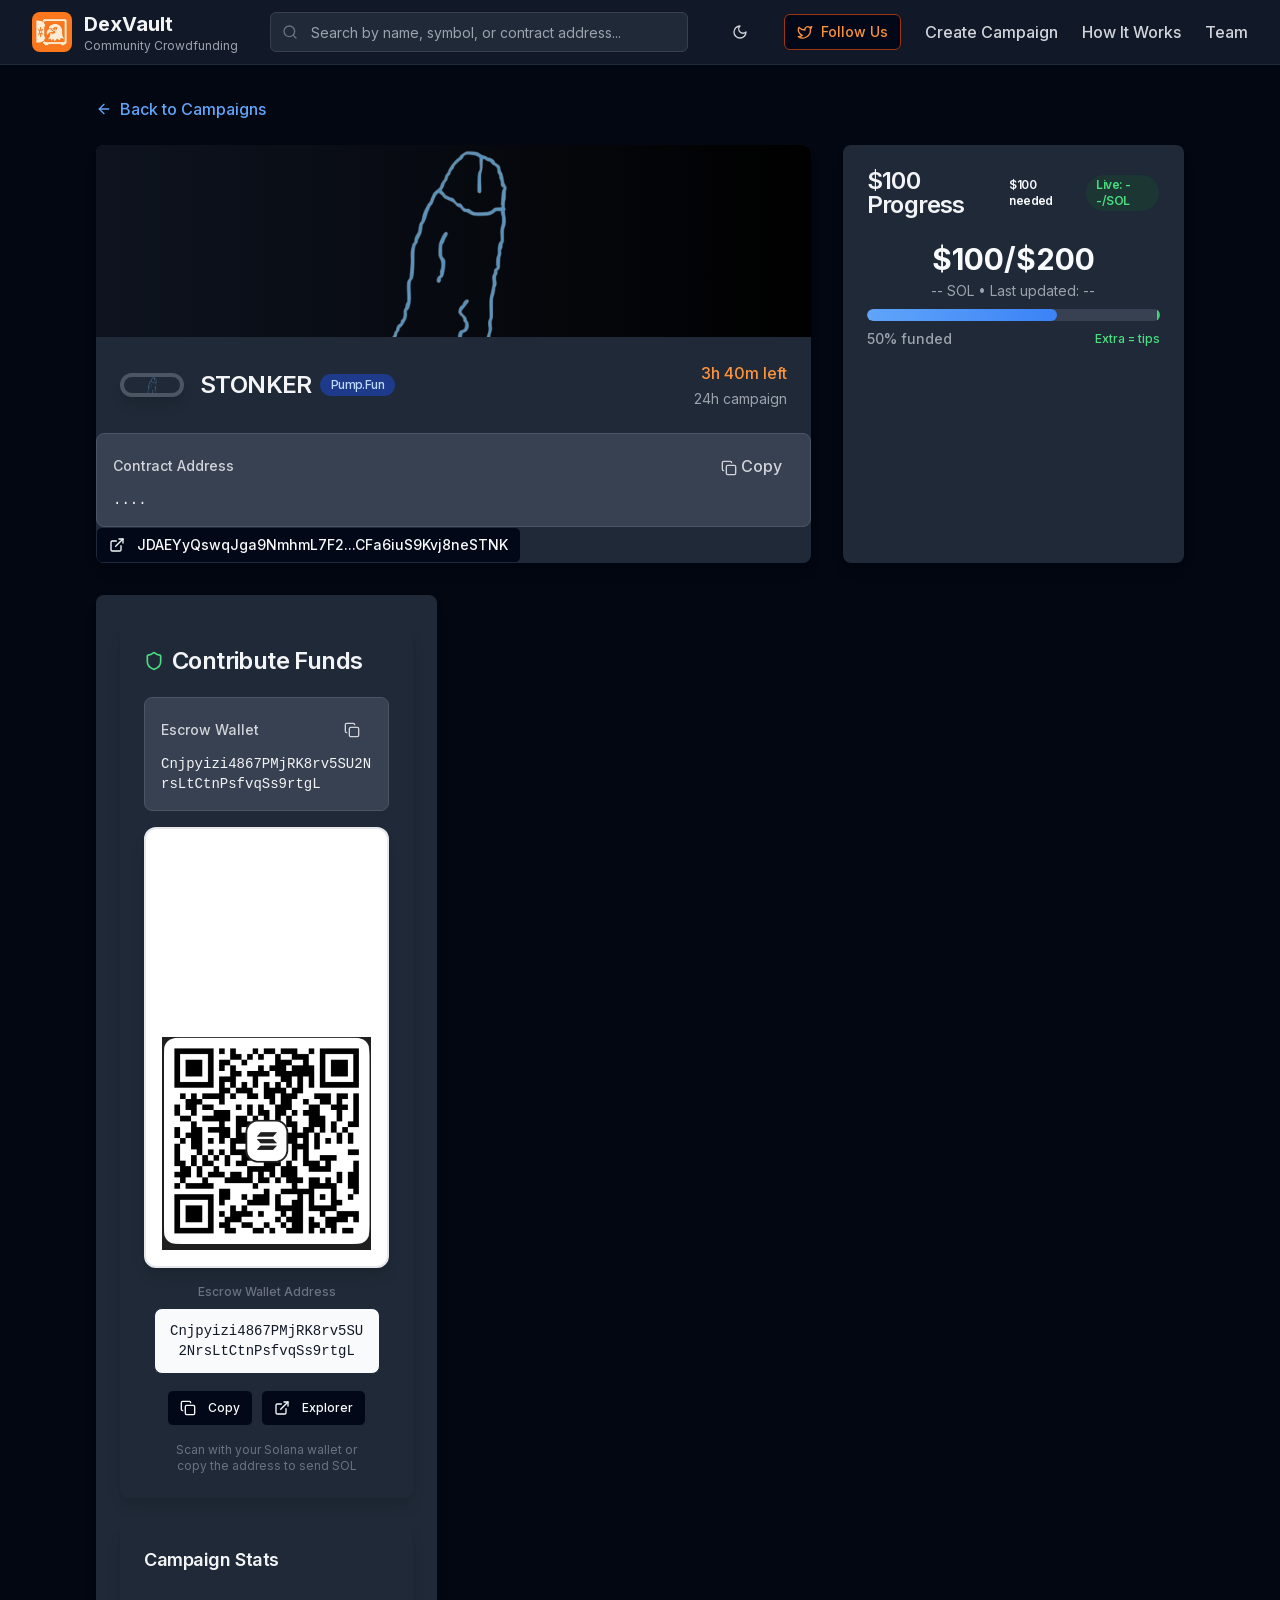
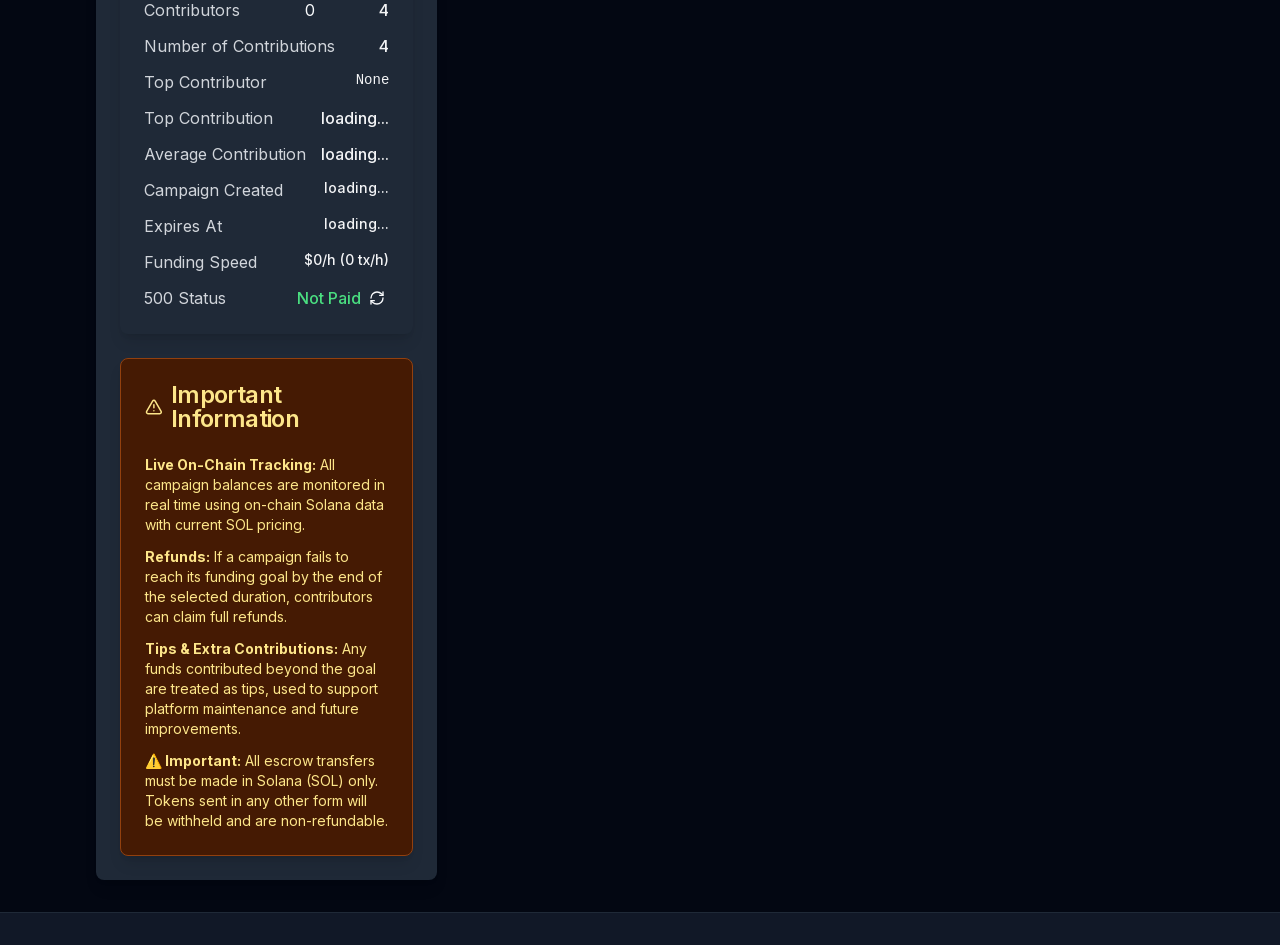
==== commit 9eab9d34: "Update index.html" ====
--- a/more/index.html
+++ b/more/index.html
@@ -120,7 +120,7 @@
                                 <div
                                     class="relative h-48 bg-gradient-to-r from-gray-800 to-gray-900 dark:from-gray-900 dark:to-black overflow-hidden">
                                     <img alt="origin of memes banner" loading="lazy" decoding="async" data-nimg="fill"
-                                        class="object-cover" src="../OS.png"
+                                        class="object-cover" src="../SON.png"
                                         style="position: absolute; height: 100%; width: 100%; inset: 0px; color: transparent;">
                                     <div class="absolute inset-0 bg-black bg-opacity-20"></div>
                                 </div>
